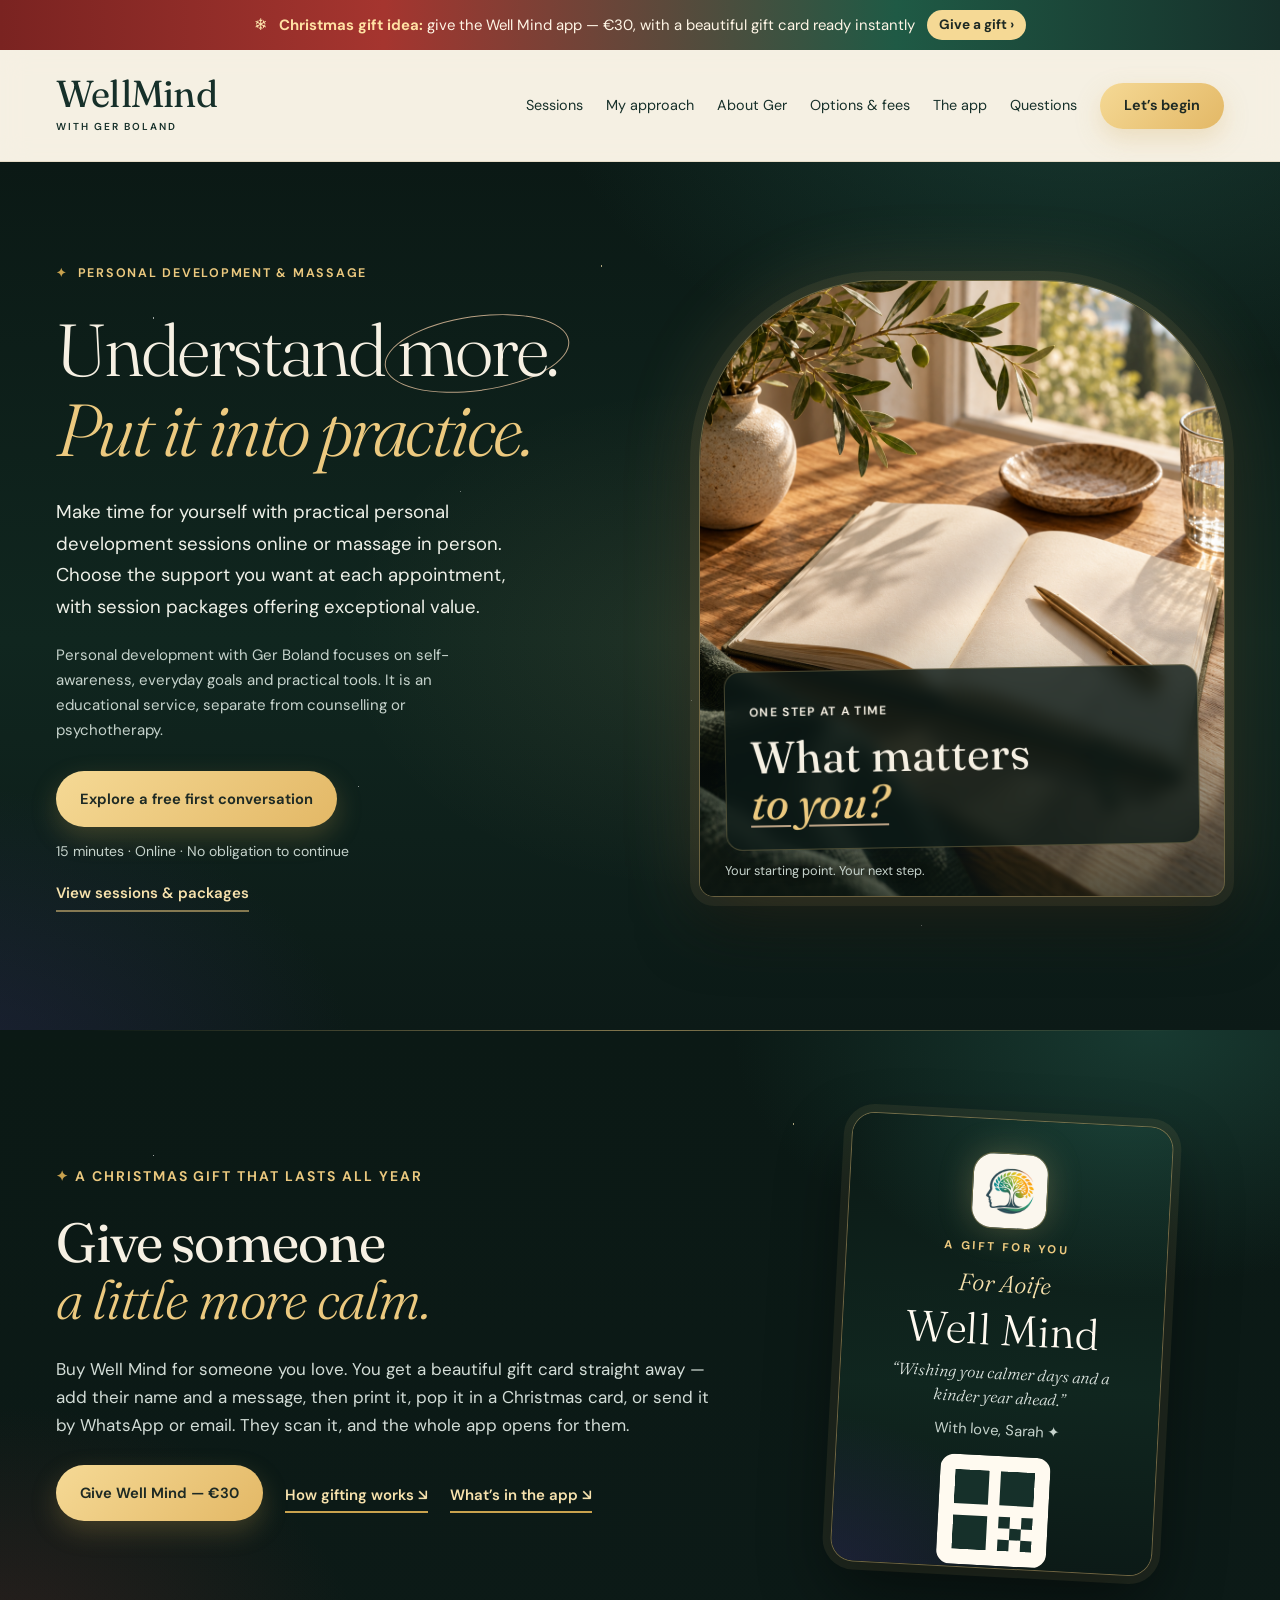
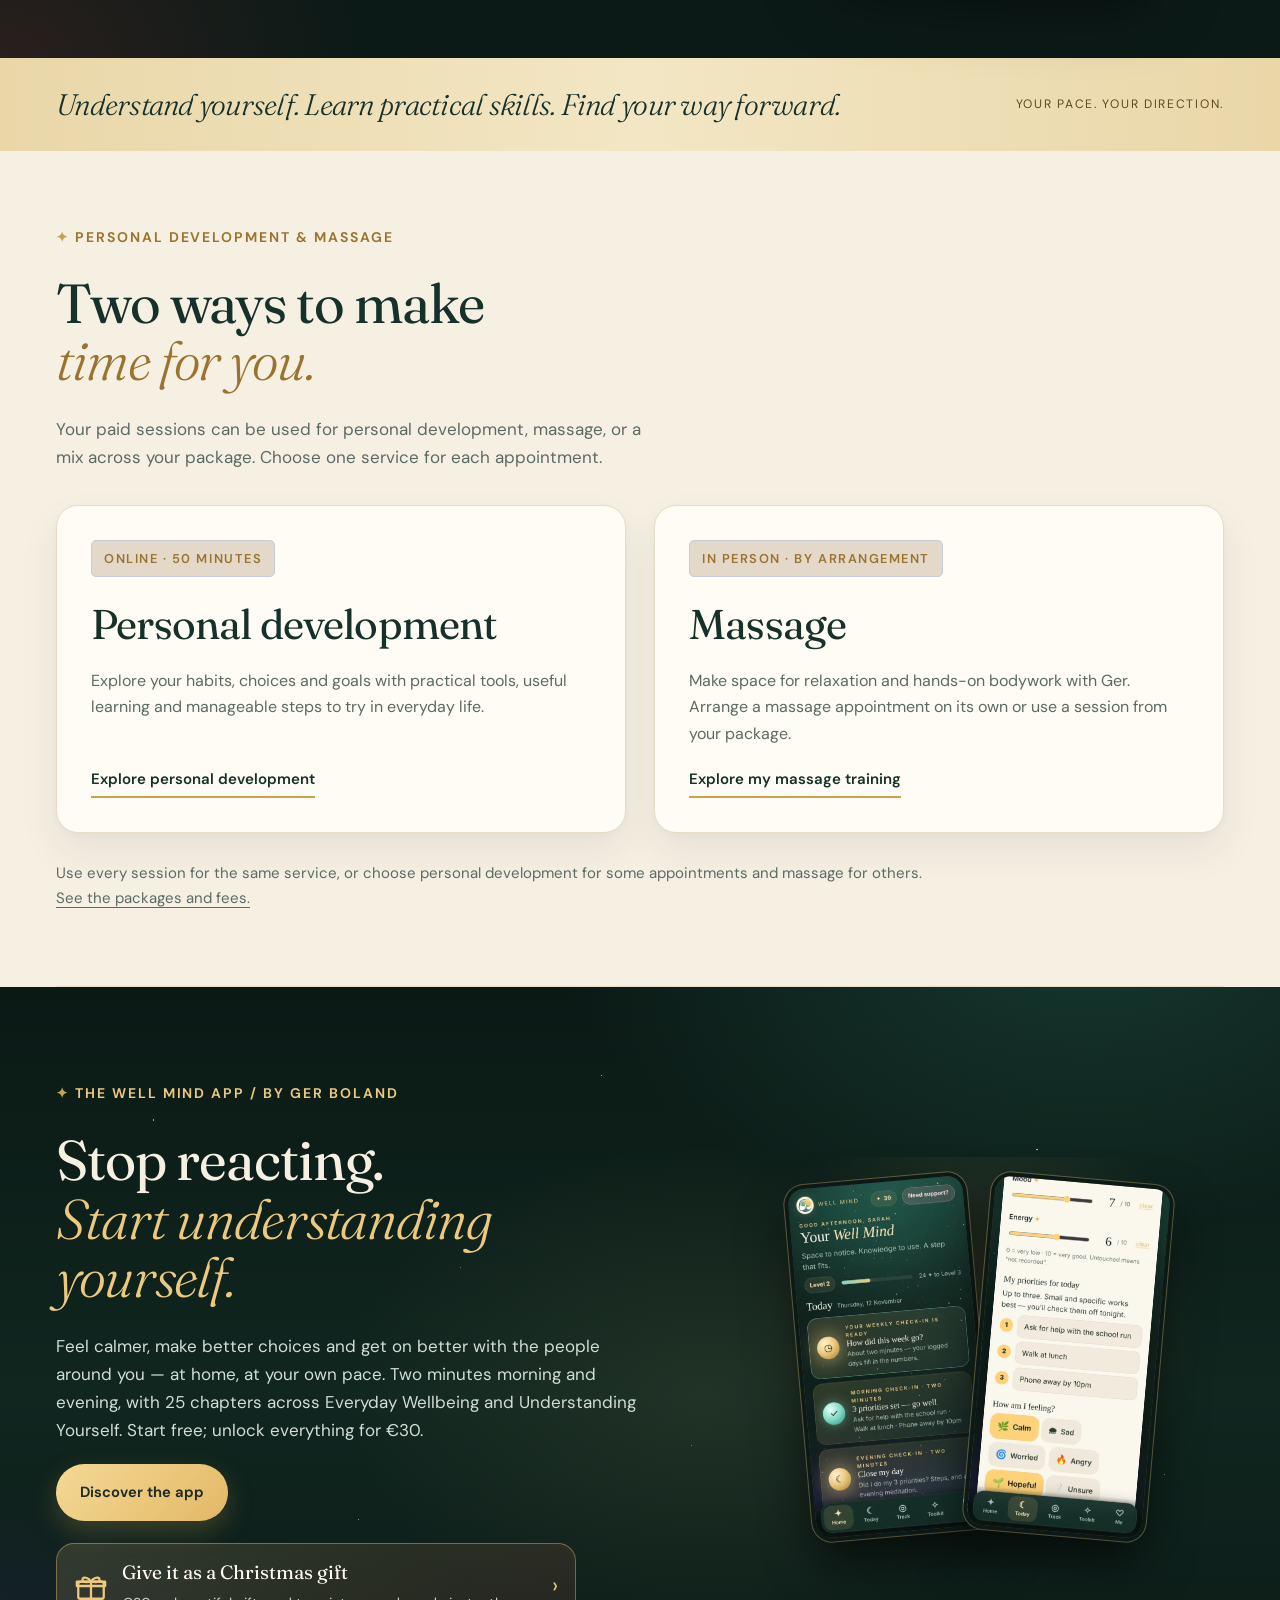
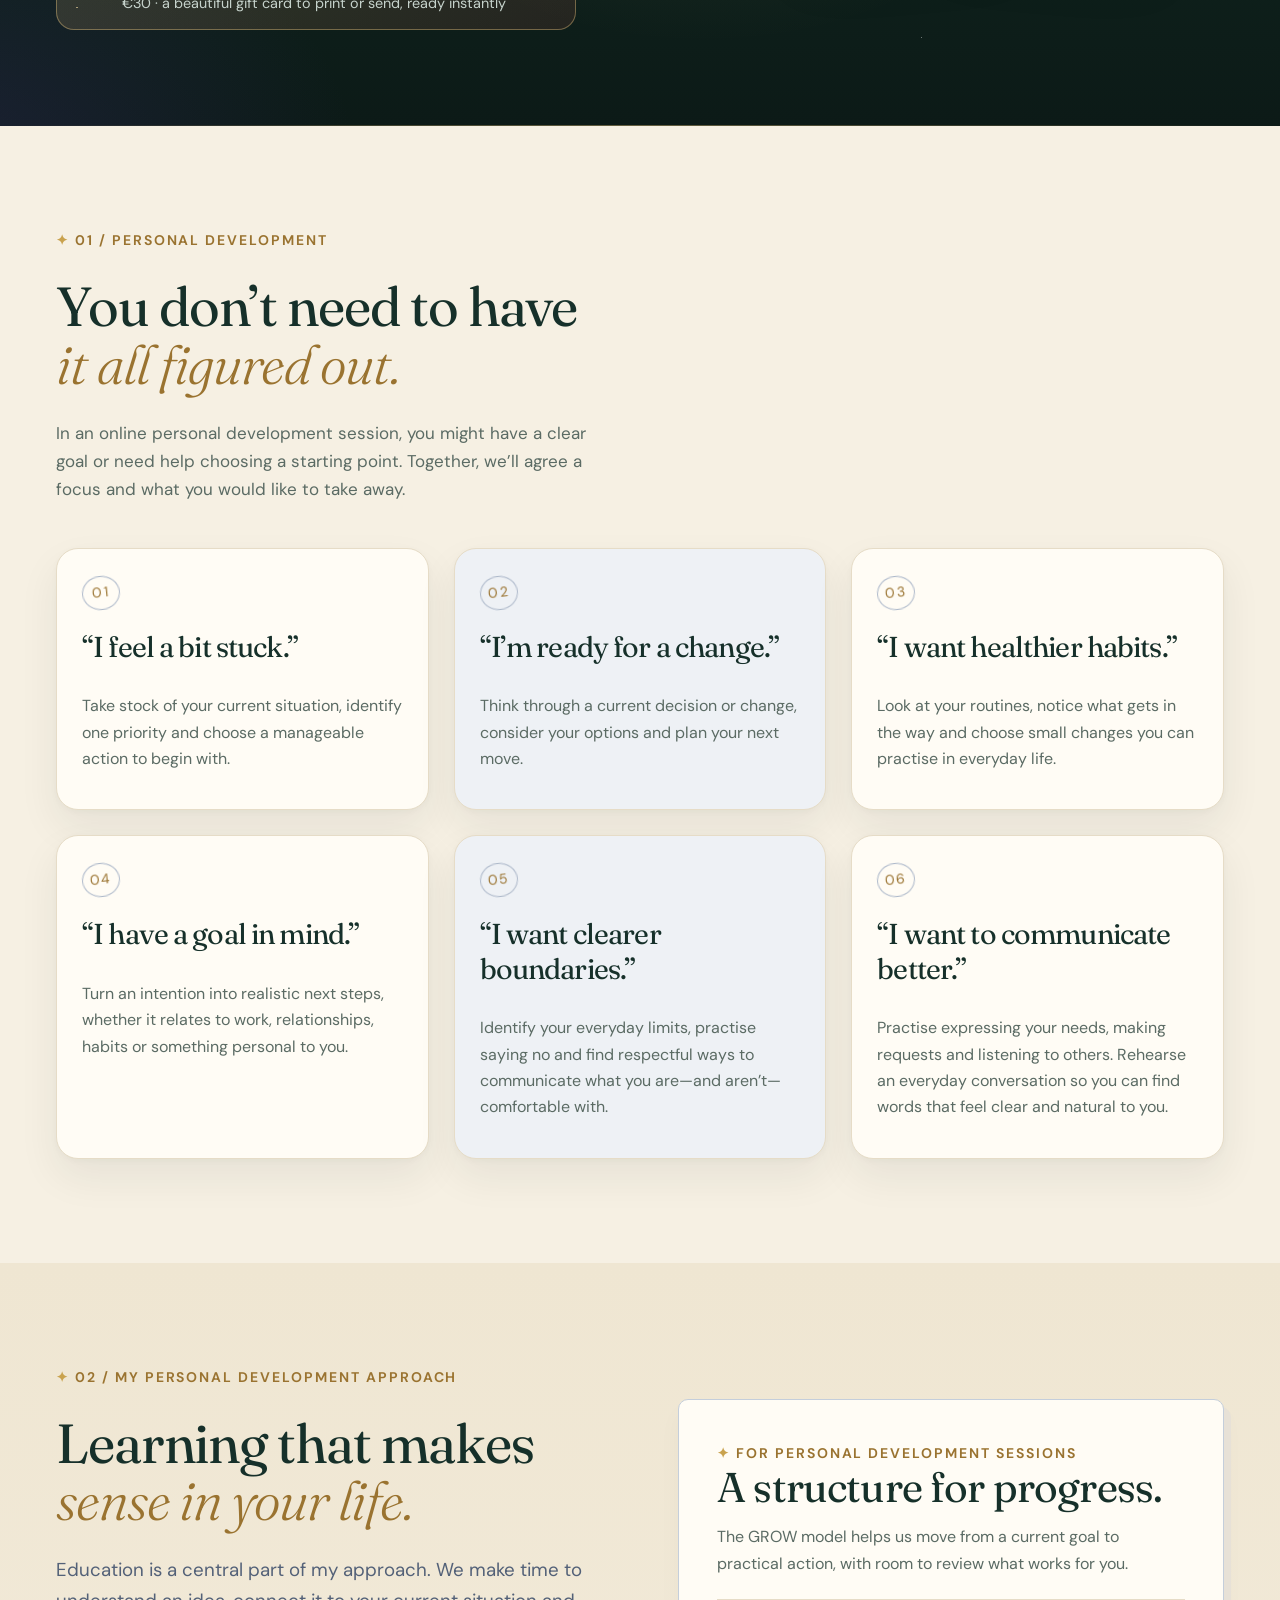
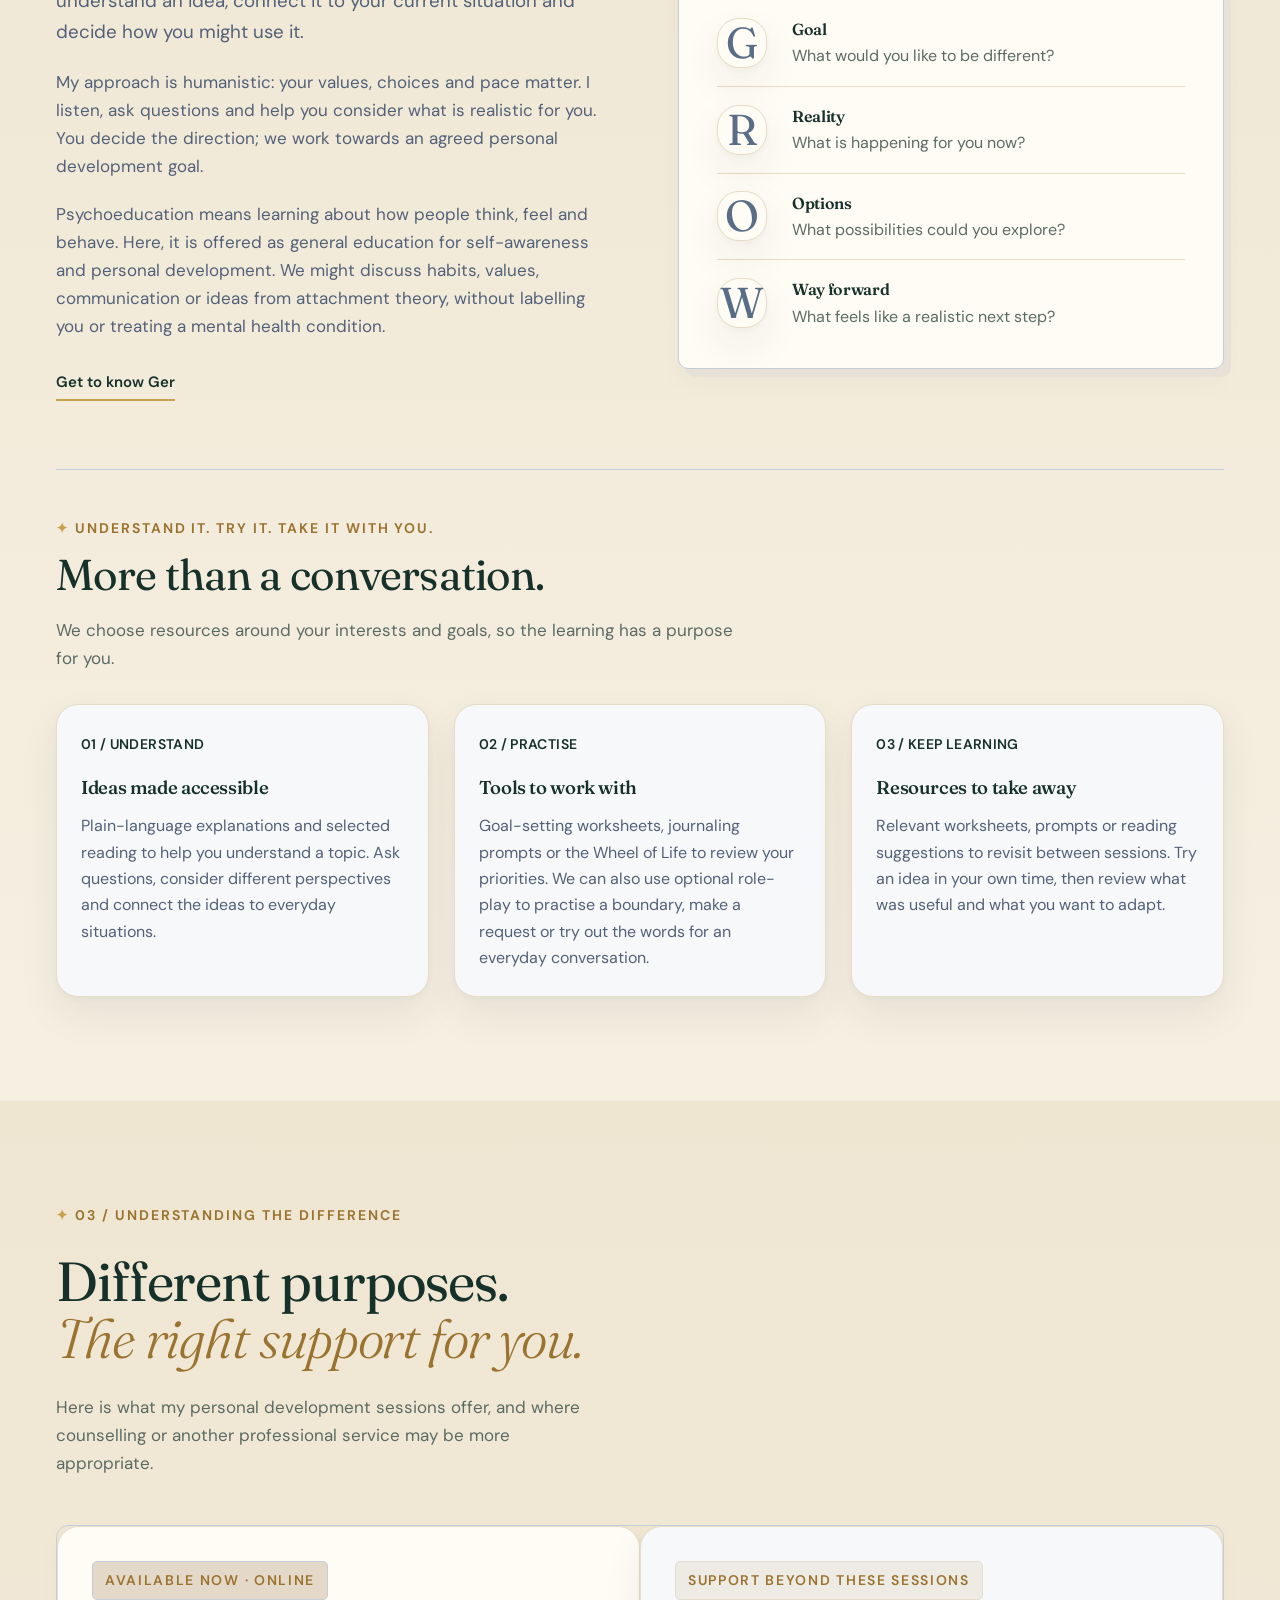
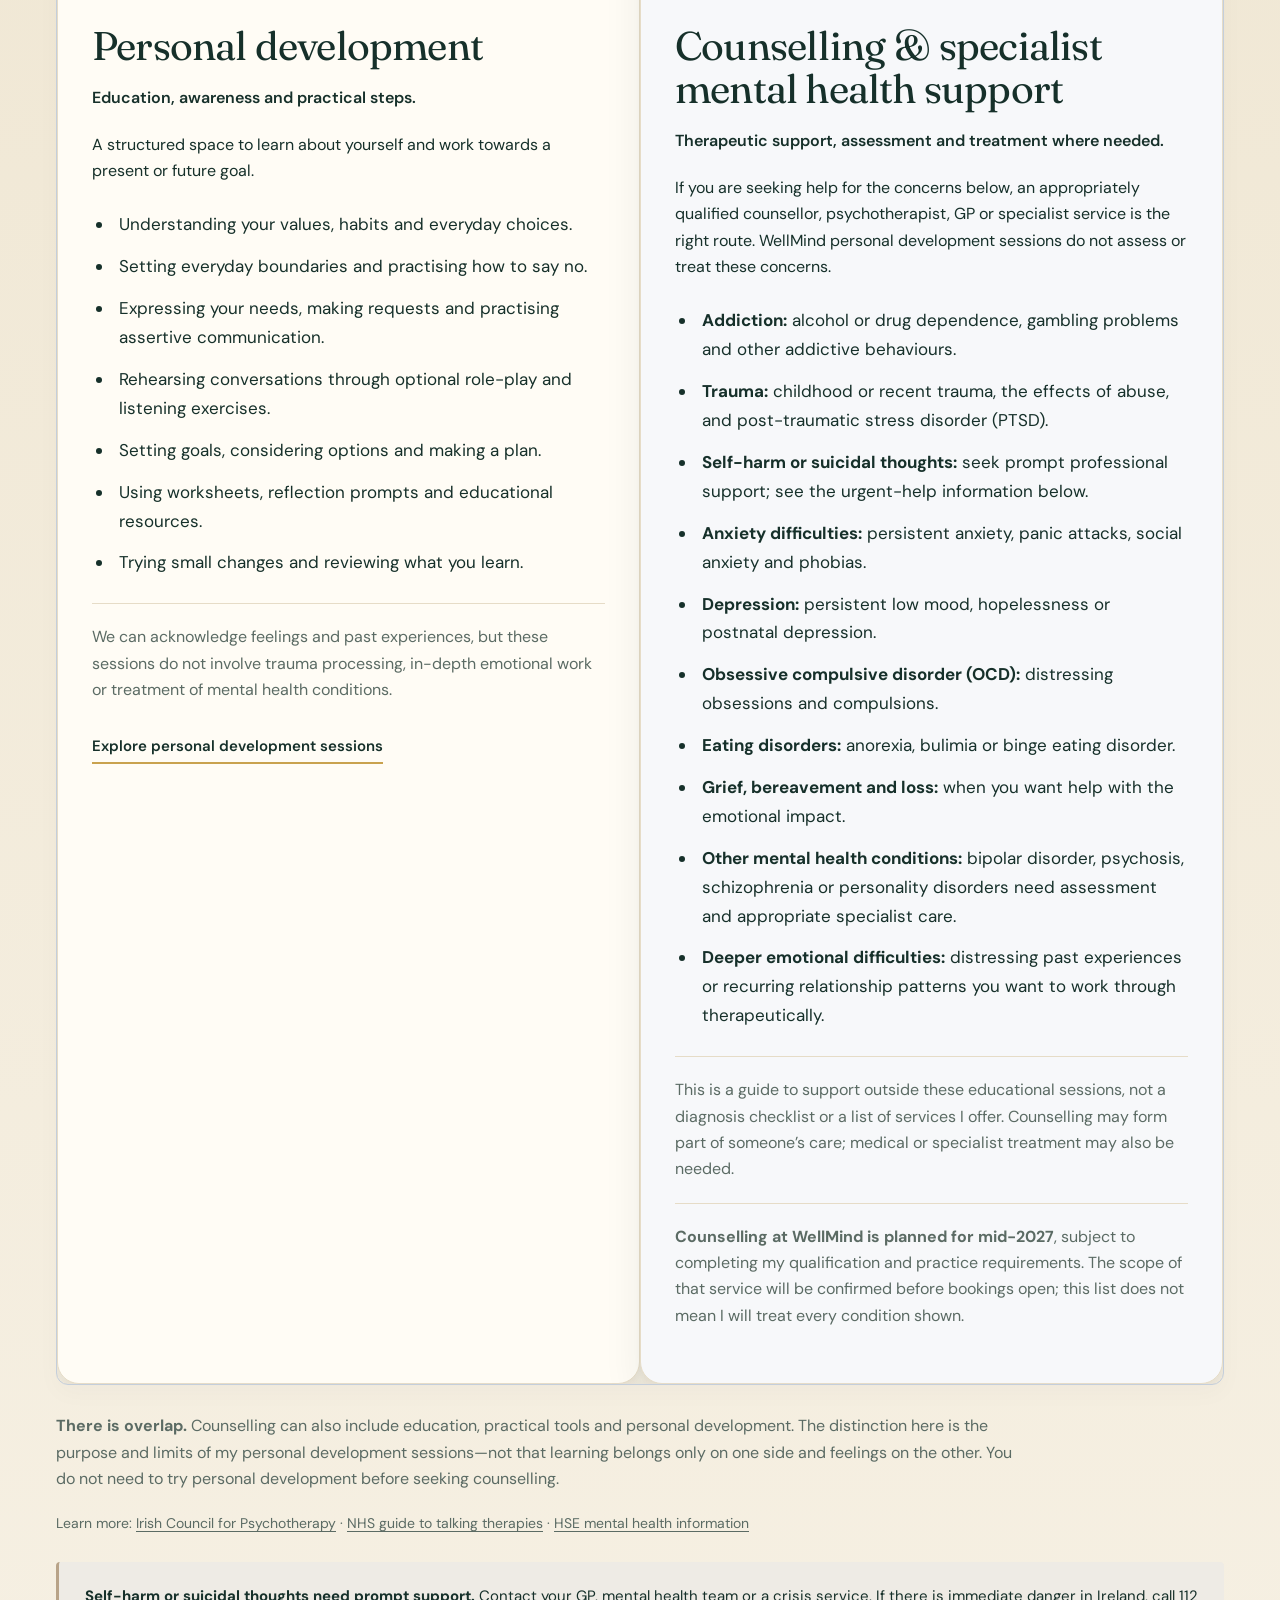
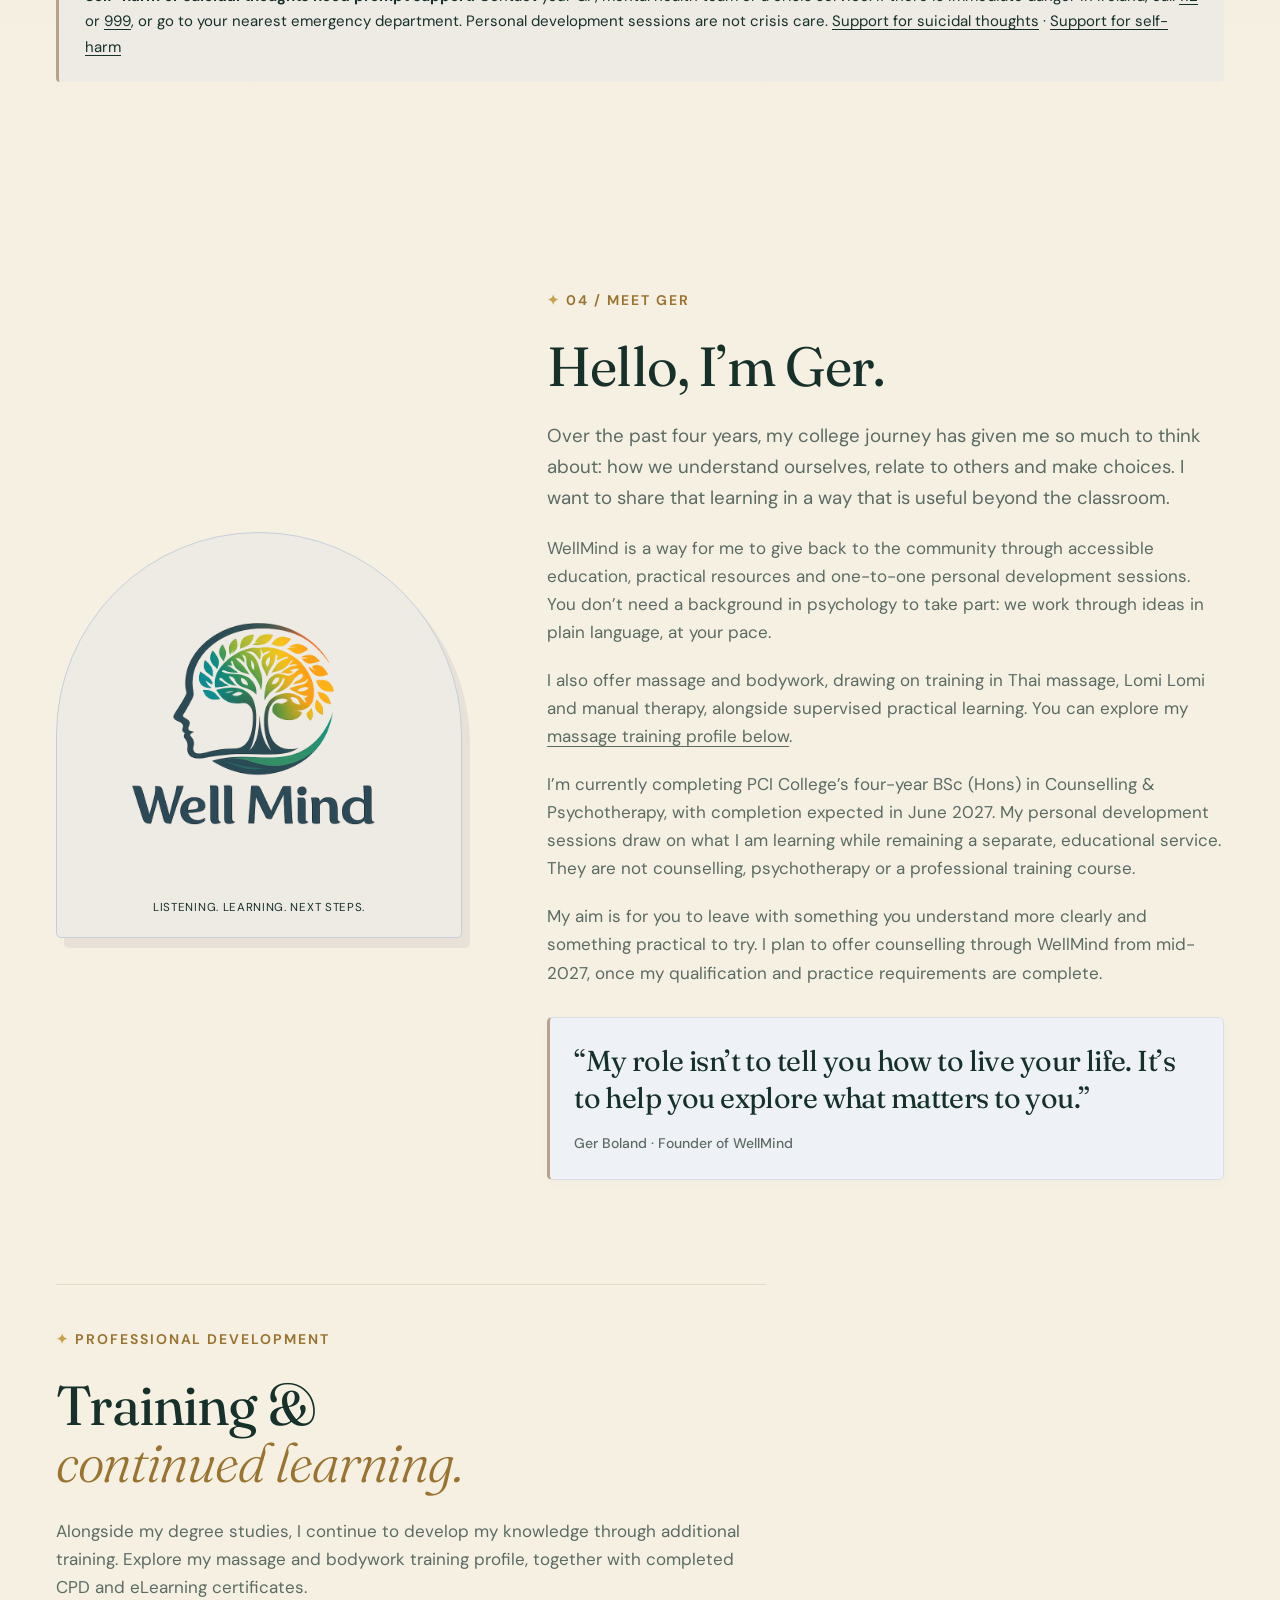
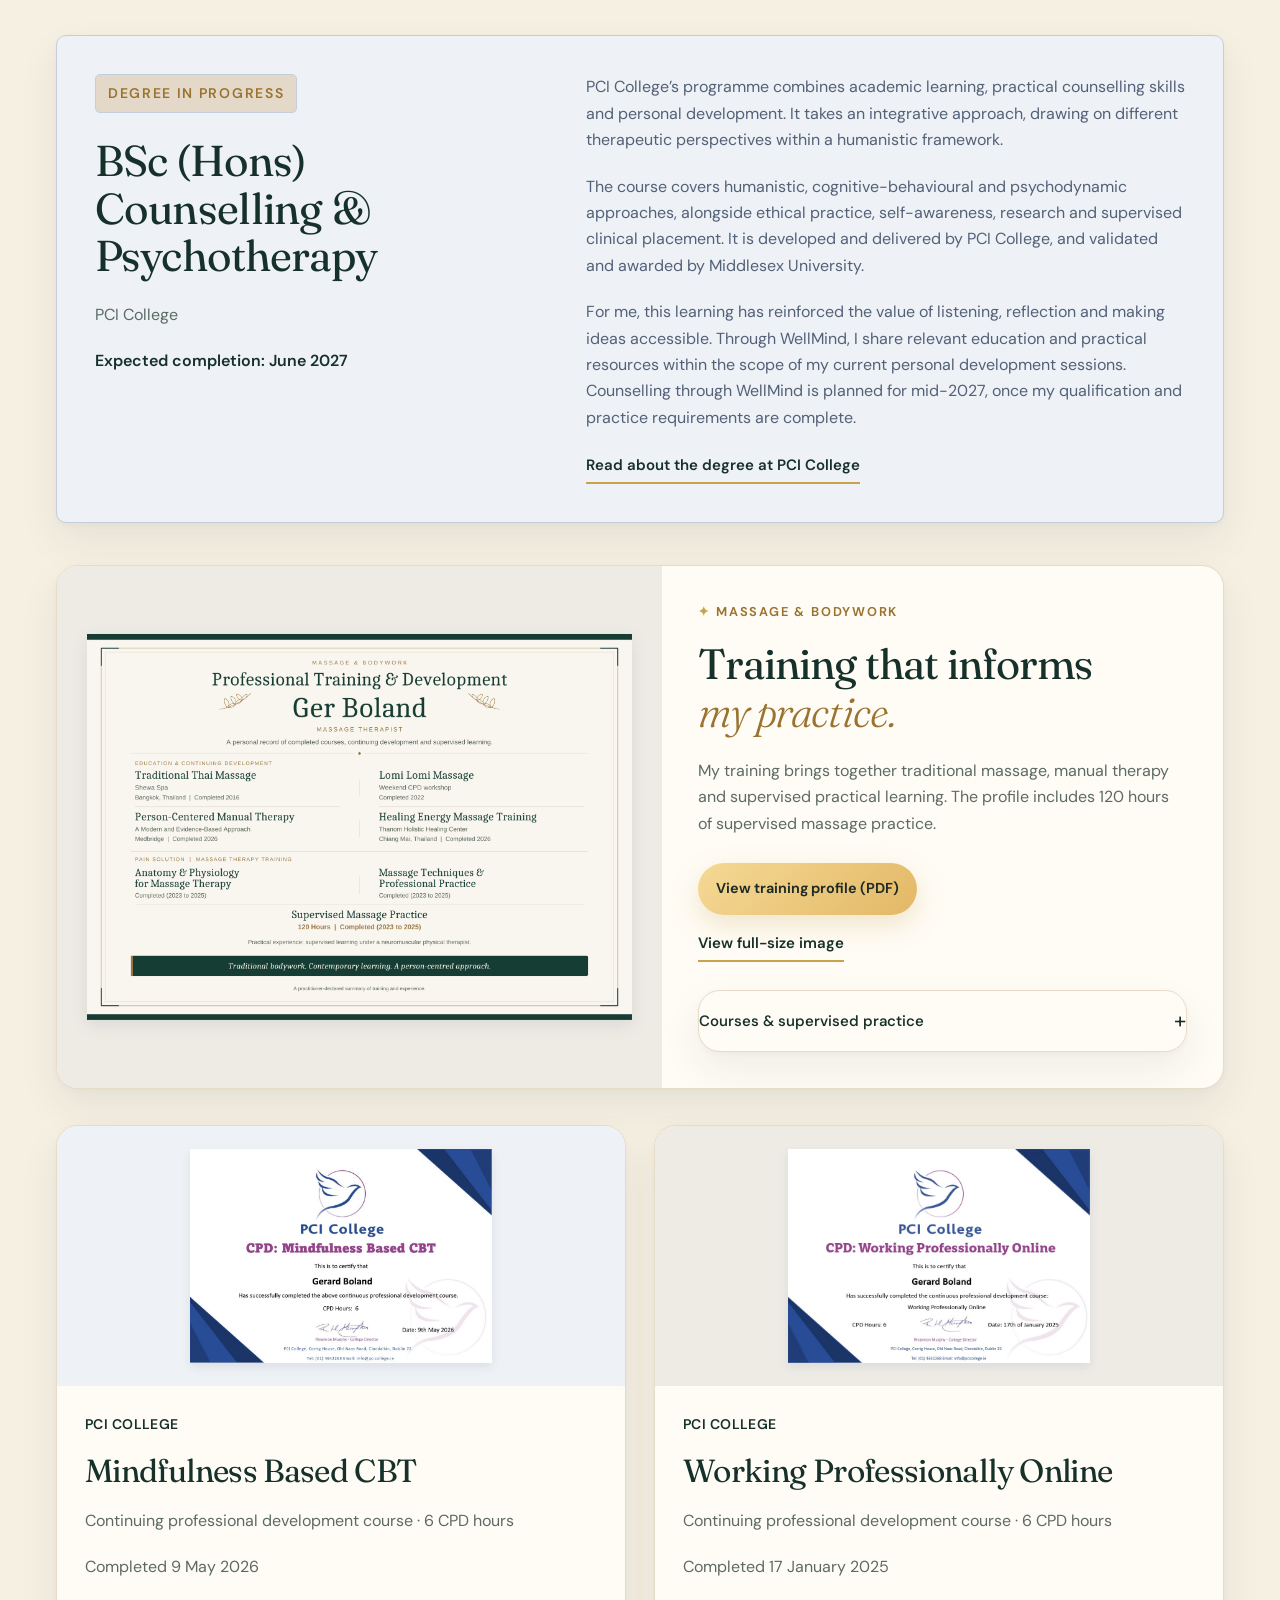
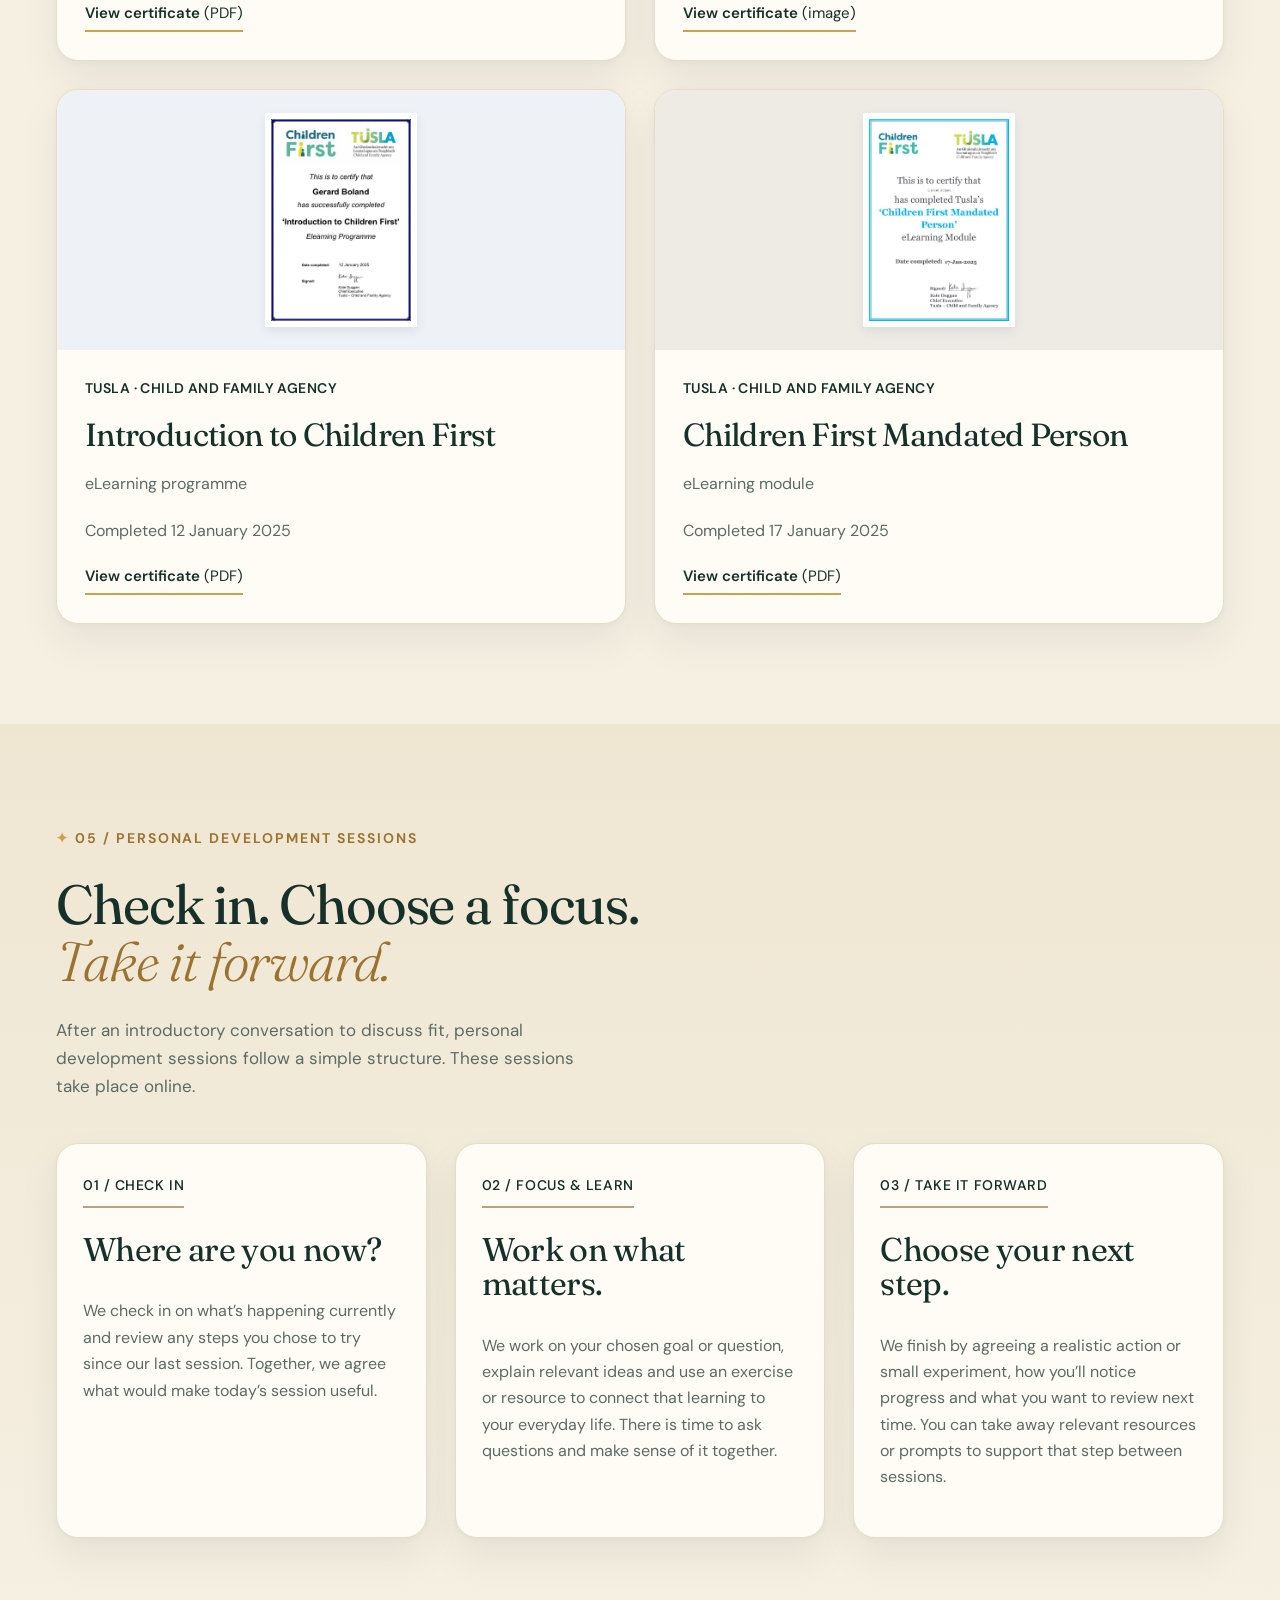
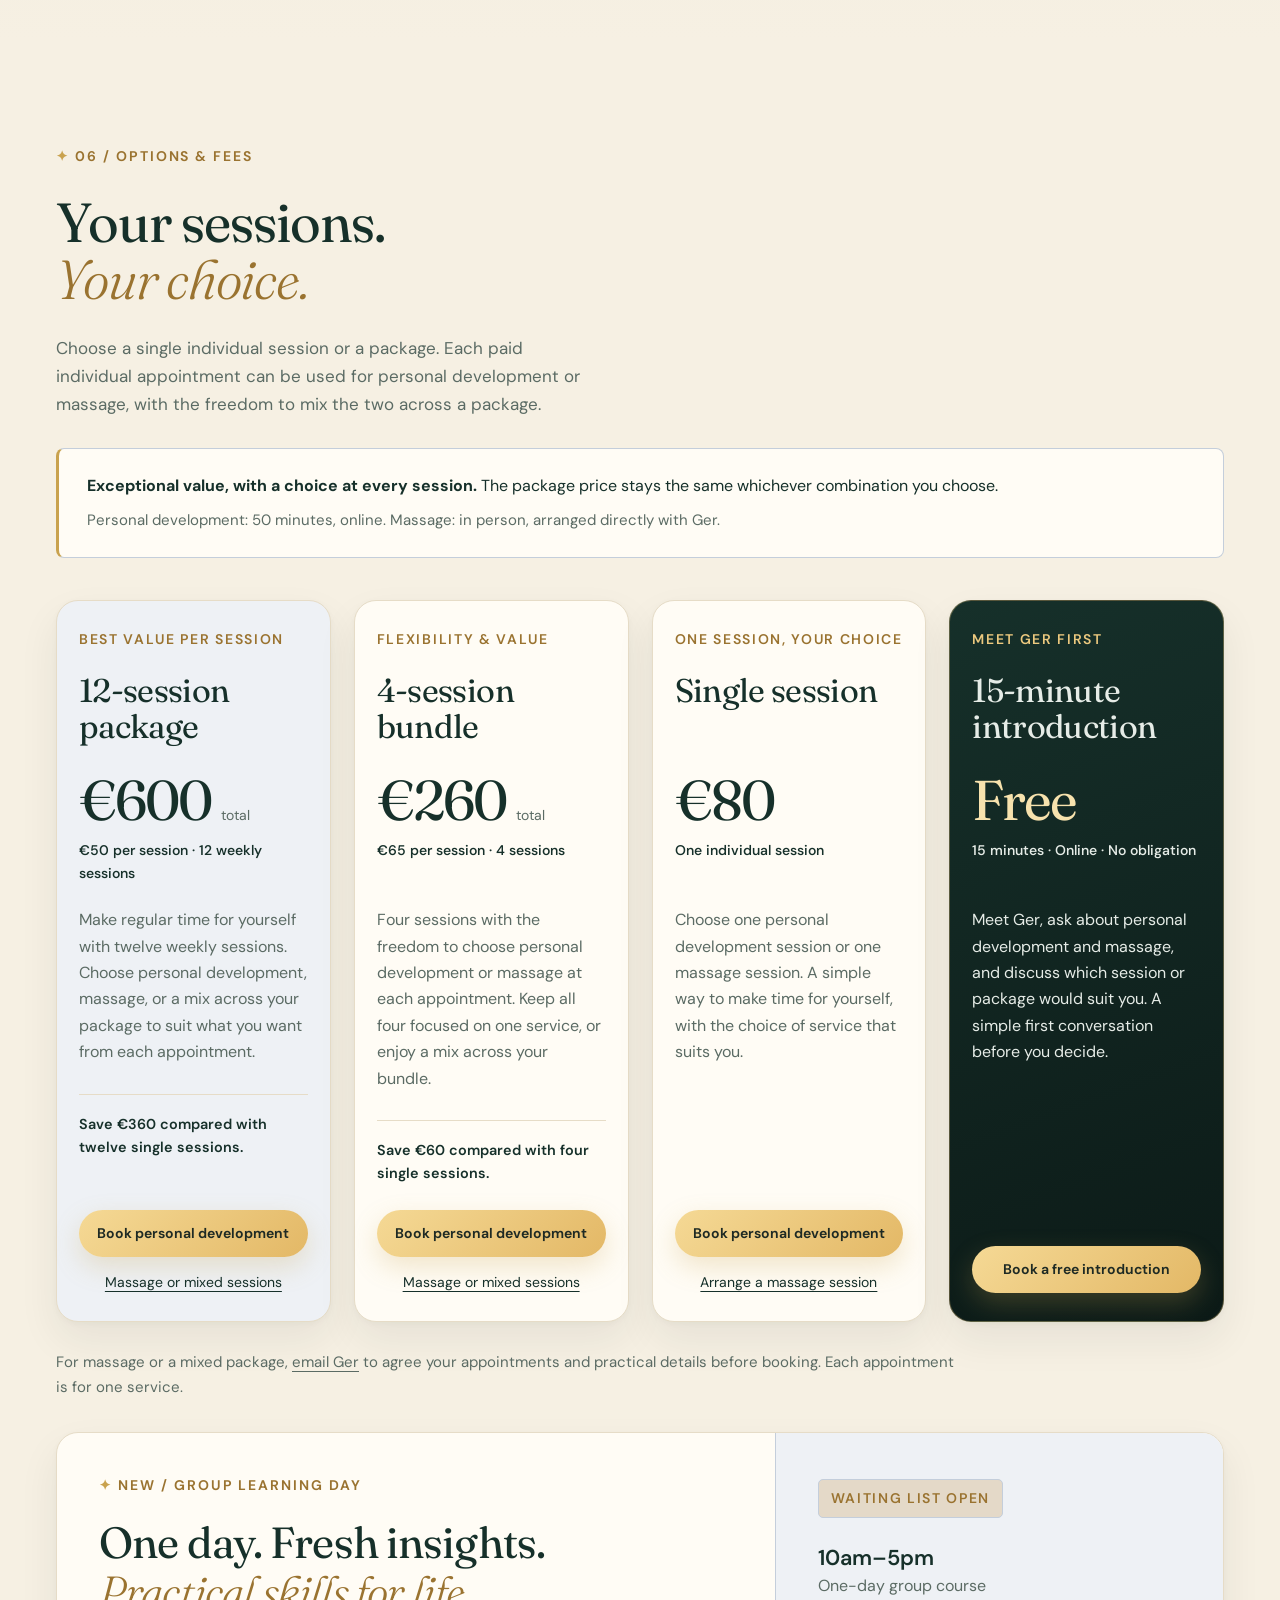
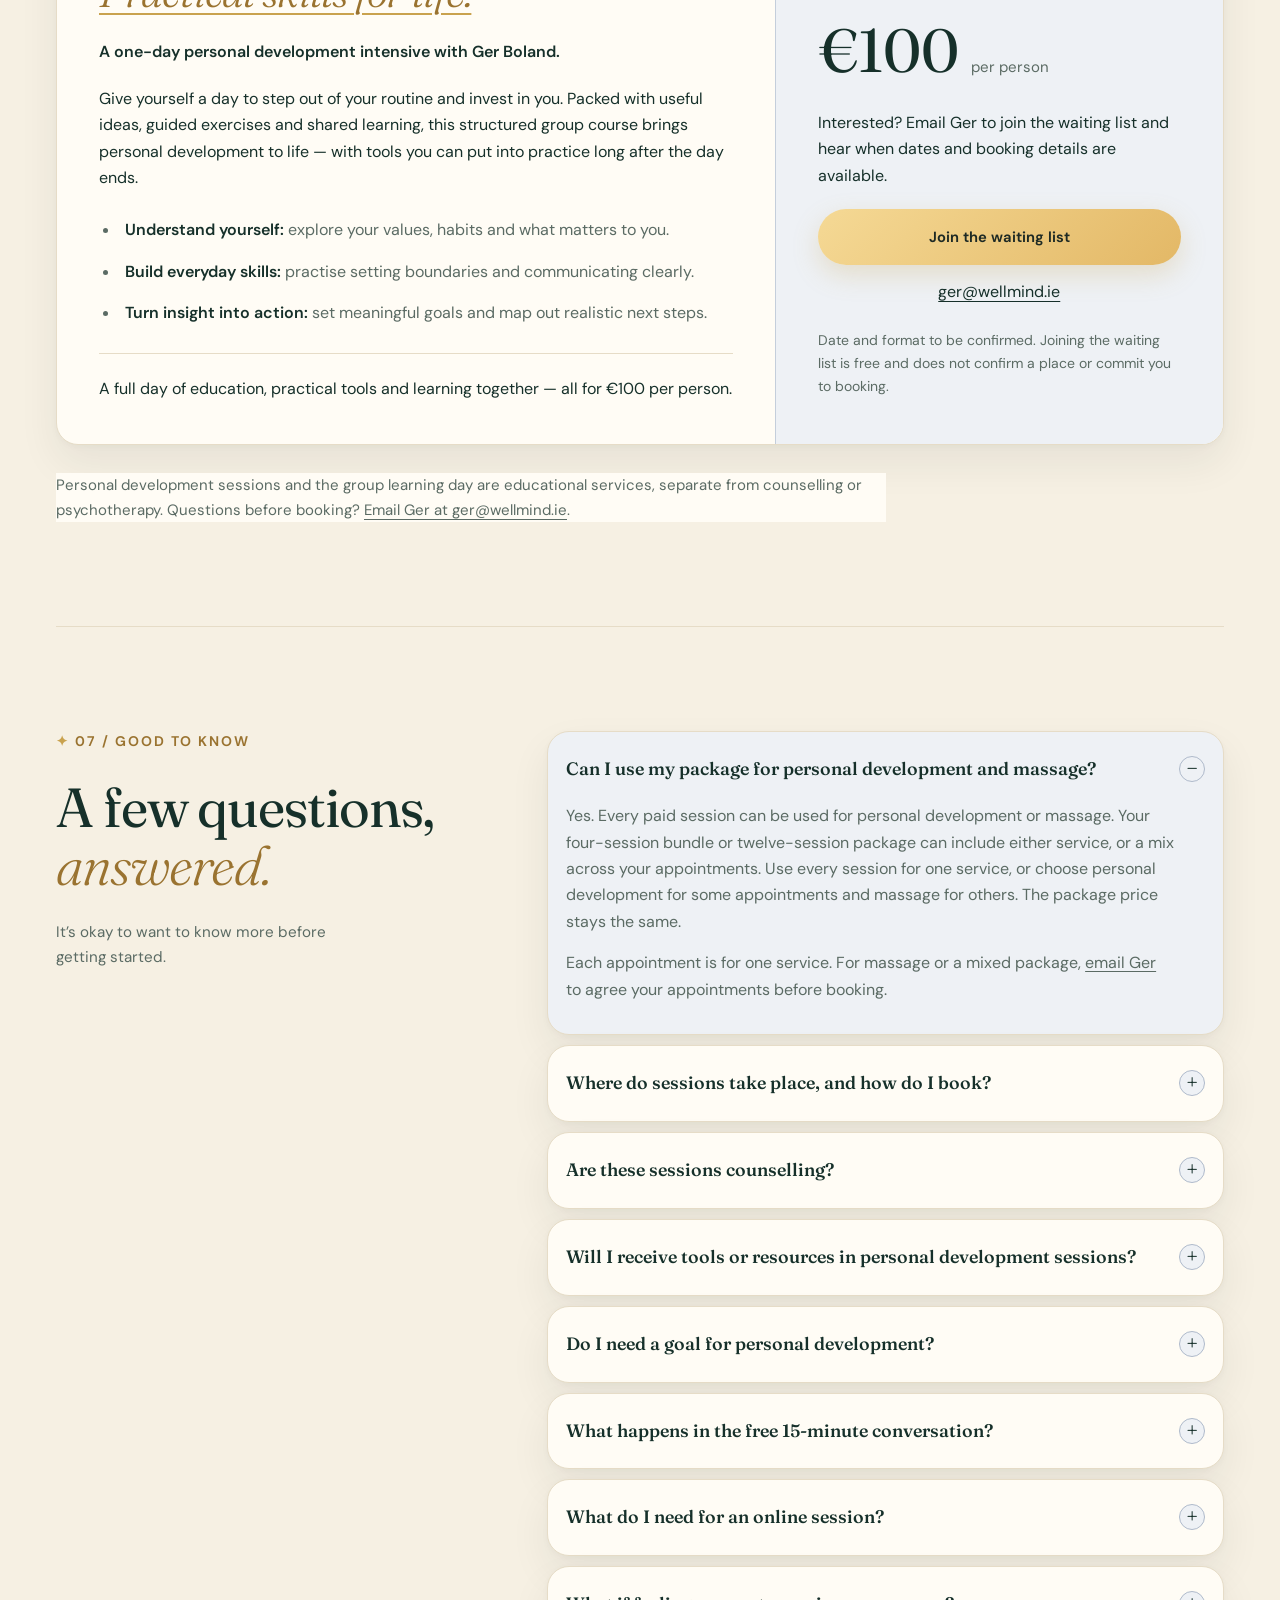
==== index.html @ 37500a7a "Website: Christmas gift bar at the top, gift section moved up on the homepage and app page Co-Author" ====
<!doctype html>
<html lang="en">
<head>
  <meta charset="utf-8"><meta name="viewport" content="width=device-width, initial-scale=1">
  <title>WellMind | Personal Development &amp; Massage with Ger Boland</title>
  <meta name="description" content="Online personal development and in-person massage with Ger Boland. Choose either service across your session package, with packages from €50 per session and a free 15-minute introduction.">
  <meta name="theme-color" content="#0c1a17">
  <link rel="icon" href="assets/wellmind-logo.png" type="image/png">
  <link rel="stylesheet" href="style.css">
  <link rel="stylesheet" href="expressive.css">
  <link rel="stylesheet" href="sessions.css">
  <link rel="stylesheet" href="theme.css">
  <link rel="stylesheet" href="gift/gift.css">
</head>
<body>
<a class="skip" href="#main">Skip to content</a>
<a class="xmas-bar" href="/gift/"><span class="xb-flake" aria-hidden="true">❄</span><span><b>Christmas gift idea:</b> give the Well Mind app — €30, with a beautiful gift card ready instantly</span><span class="xb-go">Give a gift ›</span></a>
<header class="header">
 <a class="brand" href="#home" aria-label="WellMind home"><span class="brand-type">WellMind<small>WITH GER BOLAND</small></span></a>
 <button class="menu-toggle" aria-expanded="false" aria-controls="navigation">Menu <span aria-hidden="true">☰</span></button>
 <nav id="navigation" aria-label="Main navigation"><a href="#sessions">Sessions</a><a href="#approach">My approach</a><a href="#about">About Ger</a><a href="#options">Options &amp; fees</a><a href="/well-mind-app/">The app</a><a href="#questions">Questions</a><a class="nav-cta" href="#start">Let’s begin</a></nav>
</header>
<main id="main">
<section class="hero wrap" id="home">
 <div class="hero-copy"><p class="eyebrow"><span></span> PERSONAL DEVELOPMENT &amp; MASSAGE</p><h1>Understand <span class="circle-word">more.</span><br><em>Put it into practice.</em></h1><p class="hero-intro">Make time for yourself with practical personal development sessions online or massage in person. Choose the support you want at each appointment, with session packages offering exceptional value.</p><p class="hero-note">Personal development with Ger Boland focuses on self-awareness, everyday goals and practical tools. It is an educational service, separate from counselling or psychotherapy.</p><a class="button light" href="#start">Explore a free first conversation</a><p class="micro">15 minutes · Online · No obligation to continue</p><a class="text-link hero-package-link" href="#options">View sessions &amp; packages</a></div>
 <div class="hero-visual"><img class="hero-photo" src="assets/reflection.png" alt="An open journal and pen in soft natural light on a wooden table"><div class="photo-caption"><span>ONE STEP AT A TIME</span><p>What matters<br><em>to you?</em></p></div><span class="image-note">Your starting point. Your next step.</span></div>
</section>
  <section class="section wrap app-gift" id="christmas-gift" aria-labelledby="gift-title-home">
    <div class="app-gift-inner">
      <div><p class="eyebrow">A CHRISTMAS GIFT THAT LASTS ALL YEAR</p><h2 id="gift-title-home">Give someone<br><em>a little more calm.</em></h2><p>Buy Well Mind for someone you love. You get a beautiful gift card straight away — add their name and a message, then print it, pop it in a Christmas card, or send it by WhatsApp or email. They scan it, and the whole app opens for them.</p><div class="app-cta"><a class="button" href="https://buy.stripe.com/9B68wO8mZaEu8eP0rq1kA03">Give Well Mind — €30</a><a class="text-link" href="/gift/">How gifting works <span aria-hidden="true">↘</span></a><a class="text-link" href="/well-mind-app/">What’s in the app <span aria-hidden="true">↘</span></a></div></div>
      <a class="giftcard sample" href="/gift/" aria-label="See how the Well Mind gift card works"><div class="gc-stars"></div><img class="gc-logo" src="/app/assets/icon-192.png" alt=""><p class="gc-kicker">A GIFT FOR YOU</p><p class="gc-to">For Aoife</p><p class="gc-title">Well Mind</p><p class="gc-msg">“Wishing you calmer days and a kinder year ahead.”</p><p class="gc-from">With love, Sarah ✦</p><div class="gc-qr"></div></a>
    </div>
  </section>

<div class="intro-strip"><div class="wrap"><span>Understand yourself. Learn practical skills. Find your way forward.</span><span class="strip-note">YOUR PACE. YOUR DIRECTION.</span></div></div>
<section class="session-choice wrap" id="sessions" aria-labelledby="session-choice-title">
 <div class="session-choice-heading"><p class="eyebrow">PERSONAL DEVELOPMENT &amp; MASSAGE</p><h2 id="session-choice-title">Two ways to make<br><em>time for you.</em></h2><p>Your paid sessions can be used for personal development, massage, or a mix across your package. Choose one service for each appointment.</p></div>
 <div class="session-choice-grid">
  <article><span class="service-label">ONLINE · 50 MINUTES</span><h3>Personal development</h3><p>Explore your habits, choices and goals with practical tools, useful learning and manageable steps to try in everyday life.</p><a class="text-link" href="#personal-development">Explore personal development</a></article>
  <article><span class="service-label">IN PERSON · BY ARRANGEMENT</span><h3>Massage</h3><p>Make space for relaxation and hands-on bodywork with Ger. Arrange a massage appointment on its own or use a session from your package.</p><a class="text-link" href="#massage-training">Explore my massage training</a></article>
 </div>
 <p class="session-choice-note">Use every session for the same service, or choose personal development for some appointments and massage for others. <a href="#options">See the packages and fees.</a></p>
</section>
<section class="journal-teaser wrap" aria-labelledby="journal-teaser-title"><div><p class="eyebrow">THE WELL MIND APP / BY GER BOLAND</p><h2 id="journal-teaser-title">Stop reacting.<br><em>Start understanding yourself.</em></h2><p>Feel calmer, make better choices and get on better with the people around you — at home, at your own pace. Two minutes morning and evening, with 25 chapters across Everyday Wellbeing and Understanding Yourself. Start free; unlock everything for €30.</p><a class="button" href="/well-mind-app/">Discover the app</a><a class="gift-strip" href="/gift/"><svg class="gift-ic" aria-hidden="true" viewBox="0 0 24 24"><g fill="none" stroke="currentColor" stroke-width="1.6" stroke-linecap="round" stroke-linejoin="round"><rect x="3" y="9" width="18" height="12" rx="1.5"/><path d="M2 9h20v3H2zM12 9v12M12 9c-1.5-3-6-4-6-1.5S10 9 12 9zM12 9c1.5-3 6-4 6-1.5S14 9 12 9z"/></g></svg><span><b>Give it as a Christmas gift</b><small>€30 · a beautiful gift card to print or send, ready instantly</small></span><span class="go" aria-hidden="true">›</span></a></div><a class="teaser-covers teaser-phones" href="/well-mind-app/" aria-label="Discover the Well Mind app"><img src="/assets/app/home.webp" alt="The Well Mind app home screen" width="520" height="1040" loading="lazy"><img src="/assets/app/morning.webp" alt="The morning check-in in the Well Mind app" width="520" height="1040" loading="lazy"></a></section>
<section class="section wrap" id="personal-development">
 <div class="section-intro"><p class="eyebrow">01 / PERSONAL DEVELOPMENT</p><h2>You don’t need to have<br><em>it all figured out.</em></h2><p>In an online personal development session, you might have a clear goal or need help choosing a starting point. Together, we’ll agree a focus and what you would like to take away.</p></div>
 <div class="topic-grid">
  <article><span class="topic-number">01</span><h3>“I feel a bit stuck.”</h3><p>Take stock of your current situation, identify one priority and choose a manageable action to begin with.</p></article>
  <article><span class="topic-number">02</span><h3>“I’m ready for a change.”</h3><p>Think through a current decision or change, consider your options and plan your next move.</p></article>
  <article><span class="topic-number">03</span><h3>“I want healthier habits.”</h3><p>Look at your routines, notice what gets in the way and choose small changes you can practise in everyday life.</p></article>
  <article><span class="topic-number">04</span><h3>“I have a goal in mind.”</h3><p>Turn an intention into realistic next steps, whether it relates to work, relationships, habits or something personal to you.</p></article>
  <article><span class="topic-number">05</span><h3>“I want clearer boundaries.”</h3><p>Identify your everyday limits, practise saying no and find respectful ways to communicate what you are—and aren’t—comfortable with.</p></article>
  <article><span class="topic-number">06</span><h3>“I want to communicate better.”</h3><p>Practise expressing your needs, making requests and listening to others. Rehearse an everyday conversation so you can find words that feel clear and natural to you.</p></article>
 </div>
</section>
<section class="approach section" id="approach"><div class="wrap approach-grid">
 <div><p class="eyebrow">02 / MY PERSONAL DEVELOPMENT APPROACH</p><h2>Learning that makes<br><em>sense in your life.</em></h2><p class="large-copy">Education is a central part of my approach. We make time to understand an idea, connect it to your current situation and decide how you might use it.</p><p>My approach is humanistic: your values, choices and pace matter. I listen, ask questions and help you consider what is realistic for you. You decide the direction; we work towards an agreed personal development goal.</p><p>Psychoeducation means learning about how people think, feel and behave. Here, it is offered as general education for self-awareness and personal development. We might discuss habits, values, communication or ideas from attachment theory, without labelling you or treating a mental health condition.</p><a class="text-link" href="#about">Get to know Ger</a></div>
 <div class="grow-card"><div class="grow-heading"><span class="eyebrow">FOR PERSONAL DEVELOPMENT SESSIONS</span><h3>A structure for progress.</h3><p>The GROW model helps us move from a current goal to practical action, with room to review what works for you.</p></div>
  <ol class="grow-list"><li><span class="letter">G</span><div><h4>Goal</h4><p>What would you like to be different?</p></div></li><li><span class="letter">R</span><div><h4>Reality</h4><p>What is happening for you now?</p></div></li><li><span class="letter">O</span><div><h4>Options</h4><p>What possibilities could you explore?</p></div></li><li><span class="letter">W</span><div><h4>Way forward</h4><p>What feels like a realistic next step?</p></div></li></ol>
 </div>
</div>
<div class="wrap learning-resources">
 <div class="learning-heading"><p class="eyebrow">UNDERSTAND IT. TRY IT. TAKE IT WITH YOU.</p><h3>More than a conversation.</h3><p>We choose resources around your interests and goals, so the learning has a purpose for you.</p></div>
 <div class="resource-grid">
  <article><span>01 / UNDERSTAND</span><h4>Ideas made accessible</h4><p>Plain-language explanations and selected reading to help you understand a topic. Ask questions, consider different perspectives and connect the ideas to everyday situations.</p></article>
  <article><span>02 / PRACTISE</span><h4>Tools to work with</h4><p>Goal-setting worksheets, journaling prompts or the Wheel of Life to review your priorities. We can also use optional role-play to practise a boundary, make a request or try out the words for an everyday conversation.</p></article>
  <article><span>03 / KEEP LEARNING</span><h4>Resources to take away</h4><p>Relevant worksheets, prompts or reading suggestions to revisit between sessions. Try an idea in your own time, then review what was useful and what you want to adapt.</p></article>
 </div>
</div></section>
<section class="support-comparison section" id="choosing-support" aria-labelledby="support-title"><div class="wrap">
 <div class="section-intro"><p class="eyebrow">03 / UNDERSTANDING THE DIFFERENCE</p><h2 id="support-title">Different purposes.<br><em>The right support for you.</em></h2><p>Here is what my personal development sessions offer, and where counselling or another professional service may be more appropriate.</p></div>
 <div class="comparison-columns">
  <article class="comparison-side"><span class="service-label">AVAILABLE NOW · ONLINE</span><h3>Personal development</h3><p class="comparison-lead">Education, awareness and practical steps.</p><p>A structured space to learn about yourself and work towards a present or future goal.</p><ul><li>Understanding your values, habits and everyday choices.</li><li>Setting everyday boundaries and practising how to say no.</li><li>Expressing your needs, making requests and practising assertive communication.</li><li>Rehearsing conversations through optional role-play and listening exercises.</li><li>Setting goals, considering options and making a plan.</li><li>Using worksheets, reflection prompts and educational resources.</li><li>Trying small changes and reviewing what you learn.</li></ul><p class="comparison-scope">We can acknowledge feelings and past experiences, but these sessions do not involve trauma processing, in-depth emotional work or treatment of mental health conditions.</p><a class="text-link" href="#start">Explore personal development sessions</a></article>
  <article class="comparison-side"><span class="service-label service-label-muted">SUPPORT BEYOND THESE SESSIONS</span><h3>Counselling &amp; specialist mental health support</h3><p class="comparison-lead">Therapeutic support, assessment and treatment where needed.</p><p>If you are seeking help for the concerns below, an appropriately qualified counsellor, psychotherapist, GP or specialist service is the right route. WellMind personal development sessions do not assess or treat these concerns.</p><ul>
   <li><strong>Addiction:</strong> alcohol or drug dependence, gambling problems and other addictive behaviours.</li>
   <li><strong>Trauma:</strong> childhood or recent trauma, the effects of abuse, and post-traumatic stress disorder (PTSD).</li>
   <li><strong>Self-harm or suicidal thoughts:</strong> seek prompt professional support; see the urgent-help information below.</li>
   <li><strong>Anxiety difficulties:</strong> persistent anxiety, panic attacks, social anxiety and phobias.</li>
   <li><strong>Depression:</strong> persistent low mood, hopelessness or postnatal depression.</li>
   <li><strong>Obsessive compulsive disorder (OCD):</strong> distressing obsessions and compulsions.</li>
   <li><strong>Eating disorders:</strong> anorexia, bulimia or binge eating disorder.</li>
   <li><strong>Grief, bereavement and loss:</strong> when you want help with the emotional impact.</li>
   <li><strong>Other mental health conditions:</strong> bipolar disorder, psychosis, schizophrenia or personality disorders need assessment and appropriate specialist care.</li>
   <li><strong>Deeper emotional difficulties:</strong> distressing past experiences or recurring relationship patterns you want to work through therapeutically.</li>
  </ul><p class="comparison-scope">This is a guide to support outside these educational sessions, not a diagnosis checklist or a list of services I offer. Counselling may form part of someone’s care; medical or specialist treatment may also be needed.</p><p class="comparison-scope"><strong>Counselling at WellMind is planned for mid-2027</strong>, subject to completing my qualification and practice requirements. The scope of that service will be confirmed before bookings open; this list does not mean I will treat every condition shown.</p></article>
 </div>
 <div class="comparison-context"><p><strong>There is overlap.</strong> Counselling can also include education, practical tools and personal development. The distinction here is the purpose and limits of my personal development sessions—not that learning belongs only on one side and feelings on the other. You do not need to try personal development before seeking counselling.</p><p class="comparison-reference">Learn more: <a href="https://psychotherapycouncil.ie/frequently-asked-questions/what-is-psychotherapy/">Irish Council for Psychotherapy</a> · <a href="https://www.nhs.uk/tests-and-treatments/talking-therapies/">NHS guide to talking therapies</a> · <a href="https://www2.hse.ie/mental-health/issues/">HSE mental health information</a></p></div>
 <aside class="urgent-support" aria-label="Urgent support"><p><strong>Self-harm or suicidal thoughts need prompt support.</strong> Contact your GP, mental health team or a crisis service. If there is immediate danger in Ireland, call <a href="tel:112">112</a> or <a href="tel:999">999</a>, or go to your nearest emergency department. Personal development sessions are not crisis care. <a href="https://www2.hse.ie/mental-health/services-support/suicide/">Support for suicidal thoughts</a> · <a href="https://www2.hse.ie/conditions/self-harm/getting-help/">Support for self-harm</a></p></aside>
</div></section>
<section class="about section wrap" id="about"><div class="about-emblem"><img src="assets/wellmind-logo.png" alt="WellMind: a tree within the outline of a head"><span>LISTENING. LEARNING. NEXT STEPS.</span></div><div class="about-copy"><p class="eyebrow">04 / MEET GER</p><h2>Hello, I’m Ger.</h2><p class="large-copy">Over the past four years, my college journey has given me so much to think about: how we understand ourselves, relate to others and make choices. I want to share that learning in a way that is useful beyond the classroom.</p><p>WellMind is a way for me to give back to the community through accessible education, practical resources and one-to-one personal development sessions. You don’t need a background in psychology to take part: we work through ideas in plain language, at your pace.</p><p>I also offer massage and bodywork, drawing on training in Thai massage, Lomi Lomi and manual therapy, alongside supervised practical learning. You can explore my <a class="inline-link" href="#massage-training">massage training profile below</a>.</p><p>I’m currently completing PCI College’s four-year BSc (Hons) in Counselling &amp; Psychotherapy, with completion expected in June 2027. My personal development sessions draw on what I am learning while remaining a separate, educational service. They are not counselling, psychotherapy or a professional training course.</p><p>My aim is for you to leave with something you understand more clearly and something practical to try. I plan to offer counselling through WellMind from mid-2027, once my qualification and practice requirements are complete.</p><blockquote>“My role isn’t to tell you how to live your life. It’s to help you explore what matters to you.”<cite>Ger Boland · Founder of WellMind</cite></blockquote></div></section>
<section class="training wrap" id="training" aria-labelledby="training-title">
 <div class="training-heading"><p class="eyebrow">PROFESSIONAL DEVELOPMENT</p><h2 id="training-title">Training &amp;<br><em>continued learning.</em></h2><p>Alongside my degree studies, I continue to develop my knowledge through additional training. Explore my massage and bodywork training profile, together with completed CPD and eLearning certificates.</p></div>
 <article class="degree-panel" aria-labelledby="degree-title"><div class="degree-heading"><span class="service-label">DEGREE IN PROGRESS</span><h3 id="degree-title">BSc (Hons) Counselling &amp; Psychotherapy</h3><p>PCI College</p><p class="degree-completion">Expected completion: June 2027</p></div><div class="degree-copy"><p>PCI College’s programme combines academic learning, practical counselling skills and personal development. It takes an integrative approach, drawing on different therapeutic perspectives within a humanistic framework.</p><p>The course covers humanistic, cognitive-behavioural and psychodynamic approaches, alongside ethical practice, self-awareness, research and supervised clinical placement. It is developed and delivered by PCI College, and validated and awarded by Middlesex University.</p><p>For me, this learning has reinforced the value of listening, reflection and making ideas accessible. Through WellMind, I share relevant education and practical resources within the scope of my current personal development sessions. Counselling through WellMind is planned for mid-2027, once my qualification and practice requirements are complete.</p><a class="text-link" href="https://www.pcicollege.ie/course/bsc-counselling-psychotherapy/" target="_blank" rel="noopener">Read about the degree at PCI College</a></div></article>
 <article class="massage-training" id="massage-training" aria-labelledby="massage-training-title">
  <a class="massage-training-preview" href="assets/certificates/ger-boland-massage-training-profile.pdf" target="_blank" rel="noopener" aria-label="View Ger Boland’s massage and bodywork training profile, PDF, opens in a new tab"><img src="assets/certificates/ger-boland-massage-training-profile.png" alt="Ger Boland’s massage and bodywork training profile, including Thai massage, Lomi Lomi, manual therapy and 120 hours of supervised massage practice" width="3508" height="2481" loading="lazy"></a>
  <div class="massage-training-copy"><p class="eyebrow">MASSAGE &amp; BODYWORK</p><h3 id="massage-training-title">Training that informs<br><em>my practice.</em></h3><p>My training brings together traditional massage, manual therapy and supervised practical learning. The profile includes 120 hours of supervised massage practice.</p><div class="training-profile-links"><a class="button" href="assets/certificates/ger-boland-massage-training-profile.pdf" target="_blank" rel="noopener" aria-label="View massage training profile, PDF, opens in a new tab">View training profile (PDF)</a><a class="text-link" href="assets/certificates/ger-boland-massage-training-profile.png" target="_blank" rel="noopener" aria-label="View massage training profile as a full-size image, opens in a new tab">View full-size image</a></div>
   <details class="training-details"><summary>Courses &amp; supervised practice</summary><div><ul>
    <li><strong>Traditional Thai Massage</strong><span>Shewa Spa · Bangkok, Thailand</span><span>Completed 2016</span></li>
    <li><strong>Lomi Lomi Massage</strong><span>Weekend CPD workshop</span><span>Completed 2022</span></li>
    <li><strong>Person-Centered Manual Therapy</strong><span>A Modern and Evidence-Based Approach · Medbridge</span><span>Completed 2026</span></li>
    <li><strong>Healing Energy Massage Training</strong><span>Thanom Holistic Healing Center · Chiang Mai, Thailand</span><span>Completed 2026</span></li>
    <li><strong>Anatomy &amp; Physiology for Massage Therapy</strong><span>Pain Solution</span><span>Completed (2023 to 2025)</span></li>
    <li><strong>Massage Techniques &amp; Professional Practice</strong><span>Pain Solution</span><span>Completed (2023 to 2025)</span></li>
    <li><strong>Supervised Massage Practice</strong><span>Pain Solution · 120 Hours</span><span>Completed (2023 to 2025)</span></li>
   </ul><p>Practical experience: supervised learning under a neuromuscular physical therapist.</p></div></details>
  </div>
 </article>
 <div class="certificate-grid">
  <article class="certificate-card"><a class="certificate-preview" href="assets/certificates/mindfulness-based-cbt.pdf" target="_blank" rel="noopener" aria-label="View Mindfulness Based CBT certificate (PDF, opens in a new tab)"><img src="assets/certificates/mindfulness-based-cbt.jpg" alt="PCI College certificate awarded to Gerard Boland for Mindfulness Based CBT" width="1000" height="707" loading="lazy"></a><div class="certificate-copy"><p class="certificate-provider">PCI COLLEGE</p><h3>Mindfulness Based CBT</h3><p>Continuing professional development course · 6 CPD hours</p><p class="certificate-date">Completed <time datetime="2026-05-09">9 May 2026</time></p><a class="text-link" href="assets/certificates/mindfulness-based-cbt.pdf" target="_blank" rel="noopener" aria-label="View Mindfulness Based CBT certificate, PDF, opens in a new tab">View certificate <span>(PDF)</span></a></div></article>
  <article class="certificate-card"><a class="certificate-preview" href="assets/certificates/working-professionally-online.jpeg" target="_blank" rel="noopener" aria-label="View Working Professionally Online certificate (opens in a new tab)"><img src="assets/certificates/working-professionally-online.jpeg" alt="PCI College certificate awarded to Gerard Boland for Working Professionally Online" width="842" height="596" loading="lazy"></a><div class="certificate-copy"><p class="certificate-provider">PCI COLLEGE</p><h3>Working Professionally Online</h3><p>Continuing professional development course · 6 CPD hours</p><p class="certificate-date">Completed <time datetime="2025-01-17">17 January 2025</time></p><a class="text-link" href="assets/certificates/working-professionally-online.jpeg" target="_blank" rel="noopener" aria-label="View Working Professionally Online certificate, image, opens in a new tab">View certificate <span>(image)</span></a></div></article>
  <article class="certificate-card"><a class="certificate-preview" href="assets/certificates/introduction-to-children-first.pdf" target="_blank" rel="noopener" aria-label="View Introduction to Children First certificate (PDF, opens in a new tab)"><img src="assets/certificates/introduction-to-children-first.jpg" alt="Tusla certificate awarded to Gerard Boland for Introduction to Children First" width="707" height="1000" loading="lazy"></a><div class="certificate-copy"><p class="certificate-provider">TUSLA · CHILD AND FAMILY AGENCY</p><h3>Introduction to Children First</h3><p>eLearning programme</p><p class="certificate-date">Completed <time datetime="2025-01-12">12 January 2025</time></p><a class="text-link" href="assets/certificates/introduction-to-children-first.pdf" target="_blank" rel="noopener" aria-label="View Introduction to Children First certificate, PDF, opens in a new tab">View certificate <span>(PDF)</span></a></div></article>
  <article class="certificate-card"><a class="certificate-preview" href="assets/certificates/children-first-mandated-person.pdf" target="_blank" rel="noopener" aria-label="View Children First Mandated Person certificate (PDF, opens in a new tab)"><img src="assets/certificates/children-first-mandated-person.jpg" alt="Tusla certificate awarded to Gerard Boland for the Children First Mandated Person module" width="707" height="1000" loading="lazy"></a><div class="certificate-copy"><p class="certificate-provider">TUSLA · CHILD AND FAMILY AGENCY</p><h3>Children First Mandated Person</h3><p>eLearning module</p><p class="certificate-date">Completed <time datetime="2025-01-17">17 January 2025</time></p><a class="text-link" href="assets/certificates/children-first-mandated-person.pdf" target="_blank" rel="noopener" aria-label="View Children First Mandated Person certificate, PDF, opens in a new tab">View certificate <span>(PDF)</span></a></div></article>
 </div>
</section>
<section class="sessions section"><div class="wrap"><div class="section-intro"><p class="eyebrow">05 / PERSONAL DEVELOPMENT SESSIONS</p><h2>Check in. Choose a focus.<br><em>Take it forward.</em></h2><p>After an introductory conversation to discuss fit, personal development sessions follow a simple structure. These sessions take place online.</p></div><div class="process-grid"><article><span>01 / CHECK IN</span><h3>Where are you now?</h3><p>We check in on what’s happening currently and review any steps you chose to try since our last session. Together, we agree what would make today’s session useful.</p></article><article><span>02 / FOCUS &amp; LEARN</span><h3>Work on what matters.</h3><p>We work on your chosen goal or question, explain relevant ideas and use an exercise or resource to connect that learning to your everyday life. There is time to ask questions and make sense of it together.</p></article><article><span>03 / TAKE IT FORWARD</span><h3>Choose your next step.</h3><p>We finish by agreeing a realistic action or small experiment, how you’ll notice progress and what you want to review next time. You can take away relevant resources or prompts to support that step between sessions.</p></article></div></div></section>
<section class="service-options section wrap" id="options" aria-labelledby="options-title">
 <div class="section-intro"><p class="eyebrow">06 / OPTIONS &amp; FEES</p><h2 id="options-title">Your sessions.<br><em>Your choice.</em></h2><p>Choose a single individual session or a package. Each paid individual appointment can be used for personal development or massage, with the freedom to mix the two across a package.</p></div>
 <div class="package-choice-note"><p><strong>Exceptional value, with a choice at every session.</strong> The package price stays the same whichever combination you choose.</p><p>Personal development: 50 minutes, online. Massage: in person, arranged directly with Ger.</p></div>
 <div class="offer-grid">
  <article class="offer-card"><p class="offer-kicker">BEST VALUE PER SESSION</p><h3>12-session package</h3><p class="offer-price">€600 <span>total</span></p><p class="offer-rate">€50 per session · 12 weekly sessions</p><p>Make regular time for yourself with twelve weekly sessions. Choose personal development, massage, or a mix across your package to suit what you want from each appointment.</p><p class="offer-saving">Save €360 compared with twelve single sessions.</p><div class="offer-actions"><a class="button" href="https://app.studioninja.co/booking//63F591LAVM261H5Q4YGP1KUR0" aria-label="Book personal development: 12 sessions">Book personal development</a><a class="offer-massage-link" href="mailto:ger@wellmind.ie?subject=WellMind%2012-session%20package&amp;body=Hi%20Ger%2C%0D%0A%0D%0AI%E2%80%99d%20like%20to%20arrange%20the%2012-session%20package%20%28%E2%82%AC600%20total%29%2C%20using%20sessions%20for%20massage%20or%20a%20mix%20of%20massage%20and%20personal%20development.%0D%0A%0D%0AMy%20preferred%20days%2Ftimes%3A%0D%0A%0D%0AThanks%21" aria-label="Arrange massage or mixed sessions in the 12-session package by email">Massage or mixed sessions</a></div></article>
  <article class="offer-card"><p class="offer-kicker">FLEXIBILITY &amp; VALUE</p><h3>4-session bundle</h3><p class="offer-price">€260 <span>total</span></p><p class="offer-rate">€65 per session · 4 sessions</p><p>Four sessions with the freedom to choose personal development or massage at each appointment. Keep all four focused on one service, or enjoy a mix across your bundle.</p><p class="offer-saving">Save €60 compared with four single sessions.</p><div class="offer-actions"><a class="button" href="https://app.studioninja.co/booking//63F591LAVM261H5Q4YGP1KUR0" aria-label="Book personal development: 4 sessions">Book personal development</a><a class="offer-massage-link" href="mailto:ger@wellmind.ie?subject=WellMind%204-session%20bundle&amp;body=Hi%20Ger%2C%0D%0A%0D%0AI%E2%80%99d%20like%20to%20arrange%20the%204-session%20bundle%20%28%E2%82%AC260%20total%29%2C%20using%20sessions%20for%20massage%20or%20a%20mix%20of%20massage%20and%20personal%20development.%0D%0A%0D%0AMy%20preferred%20days%2Ftimes%3A%0D%0A%0D%0AThanks%21" aria-label="Arrange massage or mixed sessions in the 4-session bundle by email">Massage or mixed sessions</a></div></article>
  <article class="offer-card"><p class="offer-kicker">ONE SESSION, YOUR CHOICE</p><h3>Single session</h3><p class="offer-price">€80</p><p class="offer-rate">One individual session</p><p>Choose one personal development session or one massage session. A simple way to make time for yourself, with the choice of service that suits you.</p><div class="offer-actions"><a class="button" href="https://app.studioninja.co/booking//63F591LAVM261H5Q4YGP1KUR0" aria-label="Book personal development: 1 session">Book personal development</a><a class="offer-massage-link" href="mailto:ger@wellmind.ie?subject=WellMind%20massage%20session&amp;body=Hi%20Ger%2C%0D%0A%0D%0AI%E2%80%99d%20like%20to%20arrange%20a%20massage%20session%20%28%E2%82%AC80%29.%0D%0A%0D%0AMy%20preferred%20days%2Ftimes%3A%0D%0A%0D%0AThanks%21" aria-label="Arrange a single massage session by email">Arrange a massage session</a></div></article>
  <article class="offer-card offer-intro"><p class="offer-kicker">MEET GER FIRST</p><h3>15-minute introduction</h3><p class="offer-price">Free</p><p class="offer-rate">15 minutes · Online · No obligation</p><p>Meet Ger, ask about personal development and massage, and discuss which session or package would suit you. A simple first conversation before you decide.</p><a class="button" href="https://app.studioninja.co/booking//63F591LAVM261H5Q4YGP1KUR0" aria-label="Book a free 15-minute introduction">Book a free introduction</a></article>
 </div>
 <p class="package-booking-note">For massage or a mixed package, <a href="mailto:ger@wellmind.ie">email Ger</a> to agree your appointments and practical details before booking. Each appointment is for one service.</p>
 <article class="group-course" id="group-course" aria-labelledby="group-course-title">
  <div class="group-course-copy"><p class="eyebrow">NEW / GROUP LEARNING DAY</p><h3 id="group-course-title">One day. Fresh insights.<br><em>Practical skills for life.</em></h3><p class="group-course-lead">A one-day personal development intensive with Ger Boland.</p><p>Give yourself a day to step out of your routine and invest in you. Packed with useful ideas, guided exercises and shared learning, this structured group course brings personal development to life — with tools you can put into practice long after the day ends.</p><ul class="group-course-topics"><li><strong>Understand yourself:</strong> explore your values, habits and what matters to you.</li><li><strong>Build everyday skills:</strong> practise setting boundaries and communicating clearly.</li><li><strong>Turn insight into action:</strong> set meaningful goals and map out realistic next steps.</li></ul><p class="group-course-takeaway">A full day of education, practical tools and learning together — all for €100 per person.</p></div>
  <div class="group-course-details"><span class="service-label">WAITING LIST OPEN</span><p class="group-course-time">10am–5pm <span>One-day group course</span></p><p class="group-course-price">€100 <span>per person</span></p><p>Interested? Email Ger to join the waiting list and hear when dates and booking details are available.</p><a class="button" href="mailto:ger@wellmind.ie?subject=Group%20learning%20day%20%E2%80%94%20waiting%20list&amp;body=Hi%20Ger%2C%0D%0A%0D%0AI%E2%80%99m%20interested%20in%20the%20%E2%82%AC100%20one-day%20personal%20development%20course%20%2810am%E2%80%935pm%29.%20Please%20add%20me%20to%20the%20waiting%20list%20and%20let%20me%20know%20when%20dates%20and%20booking%20details%20are%20available.%0D%0A%0D%0AMy%20name%3A%0D%0A%0D%0AThanks%21">Join the waiting list</a><a class="group-course-email" href="mailto:ger@wellmind.ie">ger@wellmind.ie</a><p class="group-course-small">Date and format to be confirmed. Joining the waiting list is free and does not confirm a place or commit you to booking.</p></div>
 </article>
 <p class="offer-note">Personal development sessions and the group learning day are educational services, separate from counselling or psychotherapy. Questions before booking? <a href="mailto:ger@wellmind.ie">Email Ger at ger@wellmind.ie</a>.</p>
</section>
<section class="faq section wrap" id="questions"><div class="faq-heading"><p class="eyebrow">07 / GOOD TO KNOW</p><h2>A few questions,<br><em>answered.</em></h2><p>It’s okay to want to know more before getting started.</p></div><div class="faq-list">
 <details open><summary>Can I use my package for personal development and massage?</summary><div><p>Yes. Every paid session can be used for personal development or massage. Your four-session bundle or twelve-session package can include either service, or a mix across your appointments. Use every session for one service, or choose personal development for some appointments and massage for others. The package price stays the same.</p><p>Each appointment is for one service. For massage or a mixed package, <a href="mailto:ger@wellmind.ie">email Ger</a> to agree your appointments before booking.</p></div></details>
 <details><summary>Where do sessions take place, and how do I book?</summary><div><p>Personal development sessions take place online and last 50 minutes. Use the personal development booking link to view availability in Studio Ninja.</p><p>Massage sessions take place in person and are arranged directly with Ger. <a href="mailto:ger@wellmind.ie">Email ger@wellmind.ie</a> with the session or package you’re interested in, and Ger will confirm the appointment details with you.</p><p>The free 15-minute introduction is an online conversation where you can ask about either service.</p></div></details>
 <details><summary>Are these sessions counselling?</summary><div><p>WellMind currently offers personal development and massage. Personal development sessions combine understandable ideas, practical resources, goal setting and reflection. We focus on what is happening now, what you want to work towards and the steps you can take. These sessions are not counselling or psychotherapy and do not provide mental health treatment.</p><p>Feelings and past experiences may come up in conversation. In these sessions, we acknowledge relevant context without moving into in-depth work on past experiences or emotional difficulties. If that kind of support is needed, we discuss counselling or another appropriate service separately.</p><p>Counselling through WellMind is planned from mid-2027, subject to completing my qualification and the requirements to practise. It is not currently available to book here.</p></div></details>
 <details><summary>Will I receive tools or resources in personal development sessions?</summary><div><p>Yes. Depending on your focus, I’ll share relevant worksheets, journaling prompts, exercises or reading suggestions. We make time to explain and use them together, so you can decide what is useful in your own life. This is informal personal development education, not a college course, qualification or therapy programme.</p></div></details>
 <details><summary>Do I need a goal for personal development?</summary><div><p>Not before we meet. You can bring a current challenge, a decision or an area you’d like to improve. Part of our first session can be choosing a realistic goal and agreeing a focus for our work.</p></div></details>
 <details><summary>What happens in the free 15-minute conversation?</summary><div><p>We’ll introduce ourselves, discuss what you’re looking for and make space for your questions. It’s a chance to ask about personal development, massage and the packages before arranging an appointment, with no obligation to continue. It isn’t a counselling session.</p></div></details>
 <details><summary>What do I need for an online session?</summary><div><p>A quiet, private space, a reliable internet connection and a device you are comfortable using. Headphones can help with privacy and sound. Please join when you can give the conversation your attention, rather than while driving or in a public place.</p></div></details>
 <details><summary>What if feelings or past experiences come up?</summary><div><p>During personal development sessions, you don’t have to hide your feelings. We can acknowledge them and pause. We may recognise that something deserves deeper attention, but we won’t use these sessions to work through past trauma or undertake in-depth emotional exploration.</p><p>We’ll discuss whether it is appropriate to continue with our agreed personal development focus, pause sessions or seek a separate service such as counselling. Personal development sessions are not a substitute for that support.</p></div></details>
 <details><summary>Are conversations confidential or recorded?</summary><div><p>Conversations are treated with care and confidentiality. We’ll discuss confidentiality and its limits before working together, including serious safety concerns and circumstances where disclosure is required by law.</p><p>Sessions are not recorded. Please do not record a session without prior agreement.</p></div></details>
 <details><summary>How many sessions will I need?</summary><div><p>Choose a single session, a four-session bundle or a package of 12 weekly sessions. Every paid session can be used for personal development or massage, and you can mix the two across a package. If you’re unsure where to begin, the free 15-minute introduction is a chance to discuss your options. <a href="#options">See the options and fees.</a></p></div></details>
 <details><summary>Can I cancel or reschedule?</summary><div><p>Please give at least 24 hours’ notice to cancel or reschedule. Late cancellations or missed appointments may be charged, as set out in the terms agreed before booking.</p></div></details>
 <details><summary>What if I need urgent mental health support?</summary><div><p>WellMind is not a crisis service. If you are having thoughts of suicide, contact your GP, mental health team or a crisis support service promptly. In Ireland, if you are at immediate risk of harming yourself or someone else, call 112 or 999, or go to your nearest emergency department. Please do not wait for a WellMind appointment or reply. <a href="https://www2.hse.ie/mental-health/services-support/suicide/">Find current HSE support options.</a></p></div></details>
</div></section>
<section class="start-section" id="start"><div class="wrap start-grid"><div><p class="eyebrow">YOUR FIRST STEP</p><h2>Let’s start<br><em>with a conversation.</em></h2><p>A free 15-minute introduction to discuss your aims,<br>ask questions and see whether these sessions fit your needs.</p><p class="contact-email">Prefer to email? <a href="mailto:ger@wellmind.ie">ger@wellmind.ie</a></p></div><div class="booking-card"><span class="booking-badge">FREE INTRODUCTORY CONVERSATION</span><h3>15 minutes.<br>Find your starting point.</h3><p>Meet Ger online, ask about personal development or massage, and discuss the session packages. This is an introduction, with no obligation to book further sessions.</p><div id="booking-action"><a class="button" href="https://app.studioninja.co/booking//63F591LAVM261H5Q4YGP1KUR0">View availability &amp; book</a><p class="booking-small">Booking opens in Studio Ninja.</p></div><details class="intro-detail"><summary>What can we talk about?</summary><p>What you hope to get from personal development or massage, how the sessions work, and how you can mix them across a package. You can also ask about fees, appointment details and availability before deciding.</p></details></div></div></section>
</main>
<footer><div class="wrap footer-top"><a class="footer-brand" href="#home">WellMind<small>WITH GER BOLAND</small></a><p>Your present. Your goals.<br>Your next step.</p><div class="footer-contact"><a href="mailto:ger@wellmind.ie">ger@wellmind.ie</a><a href="#questions">Before we begin</a><a href="/well-mind-app/">The Well Mind app</a></div></div><div class="wrap footer-bottom"><span>© <span id="year">2026</span> WellMind · Ger Boland</span><span>Online personal development · In-person massage · Counselling planned for mid-2027</span></div></footer>
<script src="script.js"></script>
</body></html>
---- style.css ----
@import url('https://fonts.googleapis.com/css2?family=DM+Sans:wght@400;450;500;550;600;650;700&family=Libre+Caslon+Display&display=swap');
:root{--ink:#1d304f;--deep:#182942;--cream:#f7f8fa;--paper:#fffefd;--muted:#536178;--line:#dbdfe5;--lime:#e4d9c8;--serif:'Libre Caslon Display',Georgia,serif;--sans:'DM Sans',Arial,sans-serif}
*{box-sizing:border-box}html{scroll-behavior:smooth;scroll-padding-top:110px}body{margin:0;background:var(--cream);color:var(--ink);font-family:var(--sans);font-size:17px;line-height:1.65}a{color:inherit;text-decoration:none}button{font:inherit}button,a,summary{-webkit-tap-highlight-color:transparent}a:focus-visible,button:focus-visible,summary:focus-visible{outline:3px solid #35527a;outline-offset:6px}img{display:block;max-width:100%}.wrap{width:min(1260px,calc(100% - 112px));margin-inline:auto}.section{padding-block:104px}h1,h2,h3,h4,p{margin-top:0}h1,h2,h3{font-family:var(--serif);font-weight:400;letter-spacing:-.035em;line-height:1.04}h1{font-size:clamp(3.5rem,5.75vw,5.6rem);margin-bottom:28px}h2{font-size:clamp(2.8rem,4.3vw,4.2rem);margin-bottom:26px}h3{font-size:2rem}em{font-weight:400}p{margin-bottom:20px}.eyebrow{font-size:.76rem;letter-spacing:.14em;font-weight:650;line-height:1.5;margin-bottom:27px}.skip{position:absolute;top:-80px;left:20px;padding:12px 20px;background:white;z-index:10}.skip:focus{top:10px}.header{height:112px;padding:0 56px;display:flex;align-items:center;justify-content:space-between;gap:30px;border-bottom:1px solid var(--line);background:var(--cream);position:relative;z-index:5}.brand{display:flex;align-items:center;gap:10px}.brand-type{font-family:var(--serif);font-size:2.25rem;line-height:1}.brand-type small,.footer-brand small{display:block;font:600 .63rem/2 var(--sans);letter-spacing:.2em}.header nav{display:flex;align-items:center;gap:30px;font-size:.9rem}.header nav>a:not(.nav-cta){border-bottom:1px solid transparent}.header nav>a:hover{border-color:var(--ink)}.nav-cta{background:var(--ink);color:white;padding:11px 23px;border-radius:4px}.menu-toggle{display:none;background:none;border:1px solid var(--ink);padding:7px 12px;border-radius:4px}.hero{padding-top:66px;padding-bottom:72px;display:grid;grid-template-columns:1.1fr 1fr;gap:68px;align-items:center}.hero-copy{padding-block:18px}.hero .eyebrow{display:flex;align-items:center;gap:10px}.hero .eyebrow span{width:22px;height:1px;background:var(--ink);flex-shrink:0}.hero-intro{font-size:1.16rem;max-width:470px;line-height:1.7}.hero-note{font-size:.9rem;color:var(--muted);max-width:420px;margin-bottom:28px}.button{display:inline-flex;align-items:center;justify-content:center;text-align:center;padding:16px 26px;border:1px solid var(--ink);border-radius:4px;background:var(--ink);color:white;font-size:.92rem;font-weight:550;transition:background .2s,transform .2s}.button:hover,.nav-cta:hover{background:#304866;transform:translateY(-1px)}.micro{font-size:.8rem;margin:13px 0 0;color:var(--muted)}.hero-visual{height:615px;position:relative;border-radius:190px 190px 5px 5px;overflow:hidden;background:#e7e1d7}.hero-photo{width:100%;height:100%;object-fit:cover}.photo-caption{position:absolute;left:26px;right:26px;bottom:48px;padding:20px 25px;background:rgba(246,243,235,.94);border:1px solid #ffffff6b;backdrop-filter:blur(5px)}.photo-caption span{font-size:.65rem;font-weight:650;letter-spacing:.17em}.photo-caption p{font-family:var(--serif);font-size:2.65rem;line-height:1.02;margin:10px 0 0}.image-note{position:absolute;bottom:14px;left:26px;color:#fff;font-size:.72rem;text-shadow:0 1px 5px #000}.intro-strip{background:var(--ink);color:var(--cream);padding:29px 0}.intro-strip>.wrap{display:flex;align-items:center;justify-content:space-between;gap:32px}.intro-strip span:first-child{font-family:var(--serif);font-size:1.8rem;letter-spacing:-.025em;line-height:1.2}.strip-note{font-size:.69rem;letter-spacing:.14em;color:var(--lime);flex-shrink:0}.small-break{display:none}.section-intro{max-width:660px}.section-intro>p:last-child{max-width:540px;color:var(--muted)}.topic-grid{display:grid;grid-template-columns:repeat(3,1fr);gap:30px;margin-top:46px}.topic-grid article{padding-top:24px;border-top:1px solid #8190a5}.topic-number{display:block;font-size:.8rem;margin-bottom:23px;color:var(--muted)}.topic-grid h3{font-size:1.75rem;line-height:1.2;letter-spacing:-.03em}.topic-grid p{font-size:.95rem;color:var(--muted)}.approach{background:#eef1f5}.approach-grid{display:grid;grid-template-columns:1fr 1fr;gap:100px;align-items:center}.approach-grid>div:first-child p:not(.eyebrow){color:#536178}.large-copy{font-size:1.17rem;line-height:1.65}.text-link{display:inline-block;font-size:.9rem;font-weight:600;border-bottom:1px solid var(--ink);padding-bottom:4px;margin-top:10px}.grow-card{background:var(--paper);border:1px solid #dbdfe5;padding:38px 42px;box-shadow:9px 11px 0 #e7e1d7;border-radius:3px}.grow-heading .eyebrow{font-size:.66rem;margin-bottom:12px}.grow-heading h3{font-size:2.6rem;margin-bottom:15px}.grow-heading p{font-size:.91rem;color:var(--muted)}.grow-list{list-style:none;padding:0;margin:22px 0 0}.grow-list li{display:flex;align-items:center;gap:25px;border-top:1px solid var(--line);padding:16px 0}.grow-list li:last-child{padding-bottom:0}.letter{font-family:var(--serif);font-size:2.7rem;width:40px;text-align:center;color:#596d87;flex-shrink:0}.grow-list h4{font-size:.95rem;margin:0 0 1px;font-weight:600}.grow-list p{font-size:.86rem;color:var(--muted);margin:0}.about{display:grid;grid-template-columns:.75fr 1.25fr;gap:100px;align-items:center}.about-emblem{background:#eeebe5;aspect-ratio:1;position:relative;display:flex;align-items:center;justify-content:center;border-radius:50% 50% 5px 5px}.about-emblem img{width:100%}.about-emblem span{position:absolute;bottom:24px;font-size:.64rem;letter-spacing:.11em;text-align:center;width:90%}.about-copy>p:not(.eyebrow){color:var(--muted)}blockquote{margin:30px 0 0;padding-left:25px;border-left:2px solid #b8a388;font-family:var(--serif);font-size:1.8rem;line-height:1.3;letter-spacing:-.02em}cite{display:block;font:500 .75rem/1.6 var(--sans);color:var(--muted);margin-top:16px;letter-spacing:0}.sessions{background:var(--paper);border-block:1px solid var(--line)}.process-grid{display:grid;grid-template-columns:repeat(3,1fr);gap:45px;margin-top:43px}.process-grid article{padding-top:22px;border-top:1px solid #8190a5}.process-grid span{font-size:.72rem;letter-spacing:.08em;font-weight:550;display:block;margin-bottom:24px}.process-grid h3{font-size:2.05rem}.process-grid p{font-size:.96rem;color:var(--muted)}.faq{display:grid;grid-template-columns:.75fr 1.25fr;gap:85px}.faq-heading>p:last-child{max-width:290px;color:var(--muted);font-size:.95rem}.faq-list details{border-top:1px solid #c4cedb}.faq-list details:last-child{border-bottom:1px solid #c4cedb}summary{cursor:pointer;list-style:none;font-size:1rem;line-height:1.5;display:flex;justify-content:space-between;gap:25px;padding:22px 0;font-weight:550}summary::-webkit-details-marker{display:none}summary::after{content:'+';font-size:1.4rem;line-height:1;flex-shrink:0;font-weight:400}details[open]>summary::after{content:'−'}.faq-list details>div{padding:0 30px 12px 0}.faq-list details p{font-size:.92rem;color:var(--muted);margin-bottom:15px}.start-section{background:var(--deep);color:var(--cream);padding-block:90px}.start-grid{display:grid;grid-template-columns:1fr .85fr;gap:110px;align-items:center}.start-grid .eyebrow{color:var(--lime)}.start-grid h2{font-size:4.6rem}.start-grid>div>p:last-child{color:#d7dfeb;font-size:1.05rem}.booking-card{background:var(--cream);color:var(--ink);padding:40px;border-radius:5px}.booking-badge{font-size:.67rem;font-weight:650;letter-spacing:.09em;background:#e4d9c8;display:inline-block;padding:7px 11px;margin-bottom:23px}.booking-card h3{font-size:2.75rem;margin-bottom:22px}.booking-card>p{font-size:.95rem;color:var(--muted)}.booking-status{font-size:.93rem;font-weight:600;padding-top:19px;border-top:1px solid var(--line);margin-bottom:4px}.booking-small{font-size:.8rem;color:var(--muted)}.intro-detail{border-top:1px solid var(--line);margin-top:20px}.intro-detail summary{padding:16px 0;font-size:.86rem}.intro-detail p{font-size:.86rem;color:var(--muted);margin:0}footer{padding:47px 0 22px;background:#14243b;color:#d7dfeb}.footer-top{display:flex;justify-content:space-between;align-items:center;gap:30px;padding-bottom:35px}.footer-brand{font-family:var(--serif);font-size:2.2rem;line-height:1}.footer-top p{font-size:.86rem;margin:0;color:#b8c2d0}.footer-top>a:last-child{font-size:.82rem;border-bottom:1px solid #8190a5}.footer-bottom{display:flex;justify-content:space-between;gap:22px;border-top:1px solid #4a5d78;padding-top:20px;font-size:.72rem;color:#b8c2d0}
@media(min-width:1600px){.hero{gap:100px}.hero-visual{height:650px}}
@media(max-width:1100px){.wrap{width:calc(100% - 64px)}.header{padding-inline:32px}.header nav{gap:20px}.hero{gap:35px}.hero-visual{height:575px}.hero .eyebrow{font-size:.65rem}.approach-grid,.about,.faq{gap:55px}.start-grid{gap:65px}.start-grid h2{font-size:3.8rem}.topic-grid{gap:20px}.grow-card{padding:32px}.hero-intro{font-size:1.05rem}}
@media(max-width:800px){.header{height:88px;padding-inline:24px}.wrap{width:calc(100% - 48px)}.brand-type{font-size:2rem}.menu-toggle{display:flex;gap:15px;align-items:center;font-size:.8rem}.header nav{display:none;position:absolute;top:87px;left:0;right:0;background:var(--cream);padding:25px;border-bottom:1px solid var(--line);box-shadow:0 14px 25px #1d304f12}.header nav.open{display:flex;flex-direction:column;align-items:stretch;gap:0}.header nav a{padding:13px}.nav-cta{margin-top:10px;text-align:center}.hero{padding-top:34px;gap:30px;grid-template-columns:1fr 1fr;padding-bottom:45px}.hero h1{font-size:3.3rem}.hero .eyebrow{letter-spacing:.09em;display:block}.hero .eyebrow span{display:none}.hero-visual{height:510px;border-radius:130px 130px 4px 4px}.photo-caption{left:15px;right:15px;padding:18px}.photo-caption p{font-size:2.25rem}.button{padding:14px 17px;font-size:.85rem}.micro{font-size:.73rem}.intro-strip span:first-child{font-size:1.5rem}.strip-note{display:none}.section{padding-block:74px}.topic-grid{grid-template-columns:1fr 1fr;gap:25px 35px}.approach-grid,.about,.faq,.start-grid{gap:40px}.approach-grid{grid-template-columns:1fr}.grow-card{max-width:600px;width:100%}.about{grid-template-columns:.65fr 1fr;gap:35px}.about-emblem span{font-size:.55rem;bottom:16px}.about-copy h2{font-size:3rem}.large-copy{font-size:1.07rem}.process-grid{gap:25px}.process-grid h3{font-size:1.7rem}.faq{grid-template-columns:1fr}.faq-heading>p:last-child{max-width:none}.start-grid{grid-template-columns:1fr 1fr;gap:35px}.start-grid h2{font-size:3.2rem}.booking-card{padding:26px}.booking-badge{font-size:.59rem}.booking-card h3{font-size:2.3rem}}
@media(max-width:580px){html{scroll-padding-top:25px}.hero{grid-template-columns:1fr;padding-top:30px;gap:30px}.hero-copy{padding-block:8px}.hero h1{font-size:3.65rem}.hero .eyebrow{font-size:.65rem;margin-bottom:23px}.hero-intro{font-size:1.08rem}.hero-note{max-width:300px}.hero-visual{height:400px;border-radius:130px 130px 4px 4px}.photo-caption{left:22px;right:auto;width:220px;bottom:40px}.photo-caption p{font-size:2.4rem}.image-note{font-size:.7rem;left:22px}.intro-strip{padding-block:25px}.intro-strip span:first-child{font-size:1.5rem}.small-break{display:block}.section{padding-block:61px}h2{font-size:2.85rem}.eyebrow{font-size:.68rem;margin-bottom:22px}.section-intro>p:last-child{font-size:.97rem}.topic-grid{grid-template-columns:1fr;gap:15px;margin-top:28px}.topic-grid article{display:grid;grid-template-columns:30px 1fr;gap:0 15px;padding-top:22px}.topic-grid h3{font-size:1.7rem;margin-bottom:13px}.topic-grid p{grid-column:2;font-size:.95rem}.topic-number{margin-top:7px}.grow-card{padding:29px 25px;box-shadow:5px 7px 0 #e7e1d7}.grow-heading h3{font-size:2.4rem}.grow-list li{gap:20px}.about{grid-template-columns:1fr}.about-emblem{max-width:300px;margin:auto;width:100%;order:2}.about-emblem span{font-size:.6rem}.about-copy h2{font-size:3rem}blockquote{font-size:1.7rem}.process-grid{grid-template-columns:1fr;gap:19px;margin-top:30px}.process-grid span{margin-bottom:15px}.process-grid h3{font-size:2rem;margin-bottom:17px}.faq{gap:20px}.faq-list summary{font-size:.95rem;padding-block:20px}.faq-list details>div{padding-right:12px}.start-section{padding-block:65px}.start-grid{grid-template-columns:1fr;gap:25px}.start-grid h2{font-size:3.55rem}.booking-card{padding:30px}.booking-badge{font-size:.64rem}.booking-card h3{font-size:2.55rem}.footer-top{flex-wrap:wrap;gap:28px}.footer-top p{font-size:.79rem}.footer-bottom{flex-direction:column;gap:8px;font-size:.7rem}.footer-top>a:last-child{font-size:.78rem}}
@media(prefers-reduced-motion:reduce){html{scroll-behavior:auto}*{transition:none!important}}

/* Completed training certificates */
.training{padding-bottom:100px}.training-heading{max-width:710px;padding-top:44px;border-top:1px solid var(--line)}.training-heading>p:last-child{color:var(--muted)}.certificate-grid{display:grid;grid-template-columns:repeat(2,minmax(0,1fr));gap:28px;margin-top:36px}.certificate-card{display:flex;flex-direction:column;border:1px solid var(--line);border-radius:4px;overflow:hidden;background:var(--paper);min-width:0}.certificate-preview{display:flex;align-items:center;justify-content:center;background:#eef1f5;padding:20px;height:260px}.certificate-preview img{width:100%;height:100%;object-fit:contain}.certificate-preview:focus-visible{outline-offset:-5px}.certificate-copy{display:flex;flex-direction:column;align-items:flex-start;padding:27px;flex:1}.certificate-provider{font-size:.875rem;font-weight:600;line-height:1.5;letter-spacing:.03em;margin-bottom:18px}.certificate-copy h3{font-size:2rem;line-height:1.15;margin-bottom:18px}.certificate-copy>p:not(.certificate-provider){font-size:1rem;color:var(--muted)}.certificate-copy .certificate-date{font-size:.875rem}.certificate-copy .text-link{margin-top:auto;font-size:.9375rem}.certificate-copy .text-link span{font-weight:400}
@media(max-width:800px){.certificate-grid{gap:18px}.certificate-copy{padding:22px}.certificate-copy h3{font-size:1.7rem}.certificate-preview{height:220px;padding:15px}.training{padding-bottom:74px}}
@media(max-width:640px){.certificate-grid{grid-template-columns:1fr;gap:24px}.certificate-preview{height:290px;padding:20px}.certificate-copy h3{font-size:2rem}.training{padding-bottom:61px}}

/* Degree studies, separate from completed short courses */
.degree-panel{display:grid;grid-template-columns:.85fr 1.15fr;gap:48px;margin:34px 0 42px;padding:38px;background:#eef1f5;border:1px solid #c4cedb;border-radius:4px}.degree-heading h3{font-size:2.7rem;line-height:1.1;margin-bottom:22px}.degree-heading>p{font-size:1rem;color:var(--muted)}.degree-heading .degree-completion{font-weight:600;color:var(--ink)}.degree-copy p{font-size:1rem;color:#536178}.degree-copy p:last-of-type{margin-bottom:12px}
@media(max-width:800px){.degree-panel{grid-template-columns:1fr;gap:20px;padding:28px}.degree-heading h3{font-size:2.4rem}}
@media(max-width:580px){.degree-panel{padding:24px}.degree-heading h3{font-size:2.15rem}}

/* Session options and direct contact */
.offer-grid{display:grid;grid-template-columns:repeat(4,minmax(0,1fr));gap:20px;margin-top:42px}.offer-card{display:flex;flex-direction:column;min-width:0;padding:28px 23px;background:var(--paper);border:1px solid var(--line);border-top:3px solid #8190a5;border-radius:4px}.offer-kicker{font-size:.875rem;font-weight:600;letter-spacing:.04em;line-height:1.5;margin-bottom:22px}.offer-card h3{font-size:2.05rem;line-height:1.12;min-height:4.6rem;margin-bottom:24px}.offer-card .offer-price{font-family:var(--serif);font-size:3.5rem;line-height:1.1;letter-spacing:-.035em;margin-bottom:8px}.offer-price span{font-family:var(--sans);font-size:.875rem;letter-spacing:0;color:var(--muted)}.offer-rate{font-size:.875rem;font-weight:550;min-height:2.9rem;margin-bottom:22px}.offer-card>p:not([class]){font-size:1rem;color:var(--muted);margin-bottom:28px}.offer-card .button{margin-top:auto;padding:13px 12px;font-size:.875rem;line-height:1.5}.offer-intro{background:#eef1f5}.offer-note{font-size:.9375rem;color:var(--muted);max-width:830px;margin:26px 0 0}.offer-note a,.contact-email a,.footer-contact a{text-decoration:underline;text-underline-offset:4px}.contact-email{font-size:1rem;color:#d7dfeb;margin-top:28px}.footer-contact{display:flex;flex-direction:column;gap:8px;font-size:.9375rem}.service-options+.faq{border-top:1px solid var(--line)}
@media(max-width:1100px){.offer-grid{grid-template-columns:repeat(2,minmax(0,1fr));gap:24px}.offer-card h3{min-height:0}.offer-rate{min-height:0}.header nav{gap:16px}}
@media(max-width:580px){.offer-grid{grid-template-columns:1fr;gap:20px;margin-top:30px}.offer-card{padding:26px}.offer-card h3{font-size:2.25rem;margin-bottom:20px}.offer-card .offer-price{font-size:3.2rem}.offer-card .button{width:100%}}

/* Education resources and service comparison */
.learning-resources{margin-top:68px;padding-top:48px;border-top:1px solid #c4cedb}.learning-heading{max-width:680px}.learning-heading .eyebrow{margin-bottom:14px}.learning-heading h3{font-size:2.7rem;margin-bottom:18px}.learning-heading>p:last-child{color:var(--muted)}.resource-grid{display:grid;grid-template-columns:repeat(3,minmax(0,1fr));gap:36px;margin-top:32px}.resource-grid article{padding-top:22px;border-top:1px solid #afbacb}.resource-grid article>span{font-size:.875rem;font-weight:600;letter-spacing:.05em}.resource-grid h4{font-size:1.16rem;line-height:1.4;margin:18px 0 12px}.resource-grid p{font-size:1rem;color:#536178;margin-bottom:0}.support-comparison{background:var(--paper);border-bottom:1px solid var(--line)}.support-comparison .section-intro{max-width:800px}.comparison-columns{display:grid;grid-template-columns:repeat(2,minmax(0,1fr));margin-top:48px;border-block:1px solid #afbacb}.comparison-side{padding:38px 44px 38px 0}.comparison-side+.comparison-side{border-left:1px solid #afbacb;padding:38px 0 38px 44px}.service-label{display:inline-block;background:#e4d9c8;padding:8px 12px;font-size:.875rem;font-weight:600;letter-spacing:.04em;line-height:1.5;margin-bottom:24px}.service-label-muted{background:#eeebe5}.comparison-side h3{font-size:2.7rem;line-height:1.08;margin-bottom:18px;overflow-wrap:break-word}.comparison-lead{font-size:1.08rem;font-weight:600}.comparison-side>p{font-size:1rem}.comparison-side ul{padding-left:22px;margin:26px 0;line-height:1.7}.comparison-side li{margin-bottom:13px;padding-left:5px}.comparison-scope{color:var(--muted);padding-top:20px;border-top:1px solid var(--line)}.comparison-context{max-width:960px;margin-top:28px}.comparison-context p{font-size:1rem;color:var(--muted)}.comparison-context .comparison-reference{font-size:.875rem}.comparison-context a,.urgent-support a,.faq-list details a{text-decoration:underline;text-underline-offset:3px}.urgent-support{background:#eeebe5;border-left:3px solid #b8a388;padding:22px 26px;margin-top:26px}.urgent-support p{font-size:.9375rem;margin:0;line-height:1.7}
@media(max-width:800px){.resource-grid{gap:24px}.comparison-side{padding-right:26px}.comparison-side+.comparison-side{padding-left:26px}.comparison-side h3{font-size:2.25rem}.service-label{font-size:.875rem;letter-spacing:0}.learning-resources{margin-top:48px}}
@media(max-width:640px){.resource-grid,.comparison-columns{grid-template-columns:1fr}.resource-grid{gap:28px}.comparison-side,.comparison-side+.comparison-side{padding:30px 0}.comparison-side+.comparison-side{border-left:0;border-top:1px solid #afbacb}.comparison-side h3{font-size:2.5rem}.learning-heading h3{font-size:2.4rem}.urgent-support{padding:20px}.comparison-columns{margin-top:32px}}
---- expressive.css ----
/* WellMind: quiet colour, gentle depth and a few handwritten marks. */
:root{--ink:#1d304f;--deep:#182942;--cream:#f7f8fa;--paper:#fffefd;--muted:#536178;--line:#dbdfe5;--lime:#e4d9c8;--accent:#b9a184;--shadow:0 12px 30px #1d304f0a,0 2px 5px #1d304f05}
.header{border-bottom:1px solid var(--line);background:var(--cream)}
.header nav{gap:23px}.header nav>a:not(.nav-cta){border:0}
.header nav>a:not(.nav-cta):hover{text-decoration:underline;text-decoration-color:var(--accent);text-underline-offset:7px;text-decoration-thickness:2px}
.brand-type{font-size:2.35rem;letter-spacing:-.035em}.brand-type small{margin-top:4px}
.button,.nav-cta{border:1px solid var(--ink);border-radius:7px;background:var(--ink);color:#fffefd;box-shadow:0 4px 9px #1d304f12;font-weight:550;transition:background .2s,transform .2s,box-shadow .2s}
.button:hover,.nav-cta:hover{background:#304866;transform:translateY(-1px);box-shadow:0 6px 12px #1d304f18}
.eyebrow{font-size:.875rem;letter-spacing:.09em}
.hero{padding-top:66px;padding-bottom:85px;gap:68px}
.hero h1{line-height:1.08;letter-spacing:-.045em}
.hero h1 em{background:linear-gradient(transparent 88%,#e4d9c8 88%,#e4d9c8 96%,transparent 96%);box-decoration-break:clone;-webkit-box-decoration-break:clone}
.circle-word{position:relative;display:inline-block;isolation:isolate}
.circle-word::after{content:'';position:absolute;inset:7% -8% -1%;border:1.5px solid #b9a184;border-radius:50%;transform:rotate(-8deg);z-index:-1}
.hero .eyebrow{font-size:.78rem;letter-spacing:.09em}
.hero-note{font-size:.94rem}.hero .micro{font-size:.875rem}
.hero-visual{height:615px;border-radius:180px 180px 14px 14px;border:1px solid #dbdfe5;box-shadow:9px 12px 0 #e7e1d7,0 18px 34px #1d304f0b;overflow:hidden;background:#e7e1d7;transform:none}
.hero-photo{object-fit:cover}
.photo-caption{left:25px;right:25px;bottom:48px;padding:24px;background:#fffefbf2;border:1px solid #e5ddcf;border-radius:6px;box-shadow:0 7px 19px #1d304f13;transform:rotate(-1deg);backdrop-filter:blur(4px)}
.photo-caption span{font-size:.75rem;letter-spacing:.11em}.photo-caption p{font-size:2.8rem}
.photo-caption em{text-decoration:underline;text-decoration-color:#b9a184;text-decoration-thickness:2px;text-underline-offset:6px}
.image-note{font-size:.8rem;bottom:14px;left:25px;color:#fff;text-shadow:0 1px 6px #000}
.intro-strip{background:var(--ink);color:var(--cream);padding:28px 0;border:0}
.intro-strip span:first-child{font-size:1.85rem;line-height:1.25}
.strip-note{color:#d7dfeb;font-size:.76rem;letter-spacing:.1em}
.section-intro h2 em,.approach-grid h2 em,.training-heading h2 em{background:linear-gradient(transparent 88%,#e4d9c8 88%,#e4d9c8 96%,transparent 96%);box-decoration-break:clone;-webkit-box-decoration-break:clone}
.topic-grid{gap:25px;margin-top:45px}
.topic-grid article{padding:27px 25px 17px;border:1px solid var(--line);border-radius:11px;background:var(--paper);box-shadow:var(--shadow)}
.topic-grid article:nth-child(2),.topic-grid article:nth-child(5){background:#eef1f5}
.topic-number{display:flex;align-items:center;justify-content:center;width:38px;height:34px;border:1px solid #afbacb;border-radius:50%;font-size:.875rem;color:var(--muted);transform:rotate(-6deg);margin-bottom:20px}
.topic-grid h3{font-size:1.8rem}.topic-grid p{font-size:1rem}
.approach{background:#eef1f5;border-block:1px solid var(--line)}.approach-grid{gap:76px}
.text-link{font-size:.9375rem;border-bottom:2px solid #b9a184;padding-bottom:4px}
.grow-card{background:var(--paper);border:1px solid #c4cedb;border-radius:10px;box-shadow:7px 8px 0 #e7e1d7,0 14px 24px #1d304f08;padding:38px;transform:none}
.grow-heading .eyebrow{font-size:.875rem;letter-spacing:.04em}.grow-heading p,.grow-list p{font-size:1rem}
.grow-list h4{font-size:1rem}.letter{color:#596d87;background:#eef1f5;border:1px solid #d4dbe6;border-radius:50%;width:50px;height:50px;line-height:1.1;font-size:2.7rem}
.learning-resources{border-top:1px solid #c4cedb}.resource-grid{gap:25px}
.resource-grid article{padding:24px;border:1px solid #c4cedb;border-radius:8px;background:#f7f8fa;box-shadow:0 5px 15px #1d304f05}
.resource-grid h4{font-weight:550}.resource-grid article>span{font-size:.875rem;letter-spacing:.025em}
.support-comparison{background:var(--paper)}
.comparison-columns{border:1px solid #c4cedb;border-radius:12px;overflow:hidden;box-shadow:0 8px 24px #1d304f07}
.comparison-side{padding:34px;background:#eef1f5}.comparison-side+.comparison-side{padding:34px;border-left:1px solid #c4cedb;background:#f7f8fa}
.service-label{background:#e4d9c8;border:1px solid #c4cedb;border-radius:5px;box-shadow:none;font-size:.875rem}
.service-label-muted{background:#eeebe5;border-color:#e5ddcf}.comparison-side h3{font-size:2.5rem}
.urgent-support{background:#eeebe5;border-left:3px solid #b8a388;border-radius:4px}
.about{gap:85px}.about-emblem{background:#eeebe5;border:1px solid #c4cedb;box-shadow:8px 10px 0 #e7e1d7;overflow:hidden}
.about-emblem span{font-size:.72rem;letter-spacing:.06em;bottom:20px}
.about-copy blockquote{background:#eef1f5;padding:24px;border:1px solid #dbdfe5;border-left:3px solid #b8a388;border-radius:5px;box-shadow:0 5px 16px #1d304f05}.about-copy cite{font-size:.875rem}
.degree-panel{background:#eef1f5;border:1px solid #c4cedb;border-radius:10px;box-shadow:var(--shadow)}
.degree-completion{font-weight:550}
.certificate-card{border:1px solid #c4cedb;border-radius:10px;box-shadow:var(--shadow)}
.certificate-preview{background:#eef1f5;padding:23px}.certificate-preview img{filter:drop-shadow(0 4px 5px #1d304f15)}
.certificate-card:nth-child(even) .certificate-preview{background:#eeebe5}.certificate-copy{padding:28px}
.sessions{background:#eeebe5;border-block:1px solid var(--line)}.process-grid{gap:28px}
.process-grid article{padding:26px;border:1px solid #dbdfe5;border-radius:10px;background:var(--paper);box-shadow:0 7px 20px #1d304f06}
.process-grid span{font-size:.875rem;letter-spacing:.04em;display:inline-block;padding-bottom:8px;border-bottom:2px solid #b9a184}.process-grid p{font-size:1rem}
.offer-grid{gap:23px}.offer-card{border:1px solid #c4cedb;border-top:3px solid #91a0b7;border-radius:11px;padding:28px 22px;background:var(--paper);box-shadow:var(--shadow)}
.offer-card:first-child{background:#eef1f5}.offer-card:nth-child(2){border-top-color:#91a0b7}.offer-card:nth-child(3){border-top-color:#b9a184}.offer-intro{background:#eef1f5;border-top-color:#91a0b7}
.offer-card h3{font-size:2.05rem}.offer-kicker{letter-spacing:.035em}.offer-rate{font-size:.875rem}.offer-price{color:var(--ink)}
.offer-card .button{font-size:.875rem}.offer-note{margin-top:28px}
.faq-list details{border:1px solid var(--line);border-radius:7px;margin-bottom:12px;padding:0 20px;background:var(--paper);box-shadow:0 3px 10px #1d304f04}
.faq-list details:last-child{border-bottom:1px solid var(--line)}.faq-list details[open]{background:#eef1f5}
.faq-list summary{font-size:1rem;padding:20px 0}.faq-list details p{font-size:1rem}
.faq-list summary::after{width:24px;height:24px;line-height:1.05;text-align:center;border:1px solid #afbacb;border-radius:50%;background:#eef1f5}
.start-section{background:var(--deep);border:0}.start-grid .eyebrow{color:#d7dfeb}
.start-grid h2 em{text-decoration:underline;text-decoration-color:#b8a388;text-decoration-thickness:2px;text-underline-offset:8px}
.booking-card{border:1px solid #c4cedb;border-radius:11px;box-shadow:8px 10px 0 #7183a055,0 14px 25px #00000015}
.booking-badge{background:#e4d9c8;border:1px solid #d4dbe6;border-radius:4px;font-size:.76rem;letter-spacing:.06em}
.booking-small,.intro-detail summary,.intro-detail p{font-size:.875rem}
footer{background:#14243b}.footer-top p{font-size:.9375rem}.footer-bottom{font-size:.875rem}
@media(min-width:1600px){.hero-visual{height:650px}}
@media(max-width:1100px){.header nav{gap:15px;font-size:.875rem}.header{gap:20px}.nav-cta{padding:10px 16px}.hero{gap:40px}.hero-visual{height:580px}.approach-grid{gap:48px}.comparison-side,.comparison-side+.comparison-side{padding:28px}.offer-card{padding:26px}.about{gap:54px}}
@media(max-width:800px){.header nav{gap:0}.hero{gap:30px;padding-top:38px;padding-bottom:65px}.hero h1{font-size:3.3rem}.hero .eyebrow{font-size:.75rem;letter-spacing:.04em}.hero-visual{height:520px;border-radius:130px 130px 12px 12px;box-shadow:6px 8px 0 #e7e1d7,0 14px 25px #1d304f0b}.photo-caption{left:16px;right:16px;padding:20px}.photo-caption p{font-size:2.4rem}.image-note{left:16px;font-size:.75rem}.hero-note{font-size:.9rem}.intro-strip span:first-child{font-size:1.7rem}.topic-grid article{padding:24px}.grow-card{padding:32px;max-width:none}.comparison-side h3{font-size:2.2rem}.about-emblem span{font-size:.65rem}.process-grid{grid-template-columns:1fr;gap:20px}.process-grid h3{font-size:2rem}.booking-card{padding:26px;box-shadow:5px 7px 0 #7183a055}.booking-badge{font-size:.73rem}.start-grid{gap:36px}}
@media(max-width:640px){.comparison-side,.comparison-side+.comparison-side{padding:27px}.comparison-side+.comparison-side{border-left:0;border-top:1px solid #c4cedb}.certificate-copy{padding:25px}}
@media(max-width:580px){.wrap{width:calc(100% - 44px)}.header{padding-inline:22px}.brand-type{font-size:2.1rem}.hero{padding-top:30px;gap:35px;padding-bottom:55px}.hero h1{font-size:clamp(3.15rem,12.4vw,4.1rem);line-height:1.09}.hero-note{max-width:none}.hero-visual{height:400px;width:calc(100% - 8px);margin-inline:auto}.photo-caption{left:20px;right:auto;width:220px;bottom:41px;padding:20px}.photo-caption p{font-size:2.55rem}.image-note{left:20px;font-size:.75rem}.hero .button{width:100%;padding:15px;font-size:.9375rem}.hero .micro{text-align:center;font-size:.875rem}.circle-word::after{inset:8% -6% 0}.intro-strip{padding-block:25px}.intro-strip span:first-child{font-size:1.65rem}.section{padding-block:63px}.topic-grid{gap:20px}.topic-grid article{display:block;padding:24px}.topic-number{margin-top:0;margin-bottom:17px}.topic-grid h3{font-size:1.85rem}.topic-grid p{font-size:1rem;margin-bottom:7px}.grow-card{padding:28px 23px;box-shadow:5px 6px 0 #e7e1d7}.grow-heading .eyebrow{font-size:.8rem}.grow-list li{gap:18px}.grow-list p{font-size:.9375rem}.letter{width:46px;height:46px;font-size:2.5rem}.about-emblem span{font-size:.72rem}.about-copy blockquote{padding:23px 21px;font-size:1.8rem}.about-copy cite{font-size:.875rem}.comparison-side h3{font-size:2.4rem}.offer-grid{gap:23px}.offer-card{padding:27px 24px}.offer-card h3{font-size:2.25rem}.faq-list details{padding-inline:17px}.faq-list summary{font-size:1rem;gap:15px}.faq-list details>div{padding-right:0}.booking-card{padding:28px}.booking-badge{font-size:.73rem;letter-spacing:.045em}.start-grid h2{font-size:3.3rem}.start-grid h2 em{text-underline-offset:6px}.footer-top p{font-size:.9rem}.footer-bottom{font-size:.875rem}.eyebrow{font-size:.8rem}}
@media(prefers-reduced-motion:reduce){.button:hover,.nav-cta:hover{transform:none}}

/* Group learning day, alongside the individual session options. */
.group-course{display:grid;grid-template-columns:minmax(0,1.6fr) minmax(0,1fr);margin-top:32px;border:1px solid #c4cedb;border-radius:12px;overflow:hidden;background:var(--paper);box-shadow:var(--shadow)}
.group-course-copy{padding:42px}.group-course .eyebrow{margin-bottom:22px}.group-course h3{font-size:clamp(2.4rem,3.4vw,3.3rem);line-height:1.12;margin-bottom:24px}.group-course h3 em{text-decoration:underline;text-decoration-color:var(--accent);text-decoration-thickness:2px;text-underline-offset:6px}.group-course-copy>p:not(.eyebrow){font-size:1rem}.group-course-lead{font-weight:600}.group-course-topics{padding-left:21px;margin:26px 0;color:var(--muted);font-size:1rem}.group-course-topics li{padding-left:5px;margin-bottom:15px}.group-course-topics strong{color:var(--ink);font-weight:600}.group-course-takeaway{margin-bottom:0;padding-top:22px;border-top:1px solid var(--line)}
.group-course-details{padding:42px;background:#eef1f5;border-left:1px solid #c4cedb;display:flex;flex-direction:column;align-items:flex-start;justify-content:center;min-width:0}.group-course-time{font-size:1.35rem;font-weight:600;line-height:1.5;margin-bottom:20px}.group-course-time span{display:block;font-size:1rem;font-weight:400;color:var(--muted)}.group-course-price{font-family:var(--serif);font-size:3.8rem;line-height:1.1;margin-bottom:25px}.group-course-price span{font:400 .9375rem var(--sans);color:var(--muted)}.group-course-details>p:not([class]){font-size:1rem}.group-course-details .button{width:100%}.group-course-email{align-self:center;margin:14px 0 23px;font-size:1rem;text-decoration:underline;text-underline-offset:4px;overflow-wrap:anywhere}.group-course-small{font-size:.875rem;color:var(--muted);margin-bottom:0}
@media(max-width:1100px){.group-course-copy,.group-course-details{padding:32px}}
@media(max-width:800px){.group-course{grid-template-columns:1fr}.group-course-details{border-left:0;border-top:1px solid #c4cedb}}
@media(max-width:580px){.group-course-copy,.group-course-details{padding:27px 24px}.group-course h3{font-size:2.4rem}.group-course .eyebrow{font-size:.8rem}}

/* One Step Forward journal collection */
.journal-teaser{display:grid;grid-template-columns:1.1fr .9fr;gap:80px;padding-block:76px;border-bottom:1px solid var(--line);align-items:center}.journal-teaser h2{font-size:3.5rem}.journal-teaser>div>p:not(.eyebrow){max-width:580px;color:var(--muted)}.teaser-covers{display:flex;justify-content:center;align-items:center;padding:25px 18px;background:#e4d9c8;border:1px solid #cbbba6;border-radius:10px}.teaser-covers img{width:47%;max-width:175px;height:auto;box-shadow:5px 7px 14px #1d304f30}.teaser-covers img:first-child{transform:rotate(-5deg);margin-right:4px}.teaser-covers img:last-child{transform:rotate(5deg)}
@media(min-width:801px) and (max-width:1150px){.header nav{gap:11px;font-size:.83rem}.header{padding-inline:28px;gap:20px}.header .nav-cta{padding-inline:16px}}
@media(max-width:800px){.journal-teaser{gap:35px;grid-template-columns:1.1fr .9fr}.journal-teaser h2{font-size:3rem}}
@media(max-width:580px){.journal-teaser{grid-template-columns:1fr;padding-block:55px;gap:30px}.teaser-covers{width:100%;max-width:400px;justify-self:center}.journal-teaser h2{font-size:2.9rem}}
.teaser-phones img{border-radius:16px;box-shadow:0 12px 26px #1d304f40,0 0 0 4px #1d304f}
---- sessions.css ----
/* Personal development and massage within the existing WellMind design. */
.hero-package-link{margin-top:18px}
.inline-link,.session-choice-note a,.package-booking-note a{text-decoration:underline;text-underline-offset:4px}
.session-choice{padding-block:76px;border-bottom:1px solid var(--line)}
.session-choice-heading{max-width:700px}
.session-choice-heading>p:last-child{max-width:600px;color:var(--muted)}
.session-choice-grid{display:grid;grid-template-columns:repeat(2,minmax(0,1fr));gap:28px;margin-top:34px}
.session-choice-grid article{display:flex;flex-direction:column;align-items:flex-start;padding:34px;border:1px solid #c4cedb;border-radius:11px;background:var(--paper);box-shadow:var(--shadow);min-width:0}
.session-choice-grid article:last-child{background:#eef1f5}
.session-choice-grid .service-label{font-size:.8rem;margin-bottom:24px}
.session-choice-grid h3{font-size:2.6rem;line-height:1.12;margin-bottom:20px}
.session-choice-grid p{font-size:1rem;color:var(--muted)}
.session-choice-grid .text-link{margin-top:auto}
.session-choice-note{max-width:880px;color:var(--muted);font-size:.9375rem;margin:28px 0 0}
.massage-training{display:grid;grid-template-columns:minmax(0,1.08fr) minmax(0,1fr);gap:0;margin-top:36px;border:1px solid #c4cedb;border-radius:11px;overflow:hidden;background:var(--paper);box-shadow:var(--shadow)}
.massage-training-preview{display:flex;align-items:center;justify-content:center;padding:30px;background:#eeebe5;min-width:0}
.massage-training-preview img{width:100%;height:auto;filter:drop-shadow(0 5px 8px #1d304f18)}
.massage-training-preview:focus-visible{outline-offset:-6px}
.massage-training-copy{padding:36px;min-width:0}
.massage-training-copy .eyebrow{font-size:.8rem;margin-bottom:20px}
.massage-training-copy h3{font-size:2.65rem;line-height:1.12;margin-bottom:22px}
.massage-training-copy>p:not(.eyebrow){font-size:1rem;color:var(--muted)}
.training-profile-links{display:flex;flex-direction:column;align-items:flex-start;gap:16px;margin-block:26px}
.training-profile-links .button{font-size:.9rem;padding:14px 18px}
.training-profile-links .text-link{margin-top:0}
.training-details{margin-top:28px;border-top:1px solid var(--line)}
.training-details summary{font-size:.9375rem;padding-block:19px}
.training-details ul{list-style:none;margin:0;padding:0}
.training-details li{font-size:.9375rem;line-height:1.55;padding:15px 0;border-top:1px solid var(--line)}
.training-details li strong,.training-details li span{display:block}
.training-details li span{color:var(--muted);margin-top:3px}
.training-details div>p{color:var(--muted);font-size:.875rem;margin:18px 0 0}
.package-choice-note{padding:24px 28px;margin-top:30px;border:1px solid #c4cedb;border-left:3px solid var(--accent);border-radius:8px;background:#eef1f5}
.package-choice-note p{font-size:1rem;margin-bottom:8px}
.package-choice-note p:last-child{font-size:.9375rem;color:var(--muted);margin-bottom:0}
.offer-card .offer-saving{font-size:.9rem;font-weight:600;line-height:1.6;margin:0 0 25px;padding-top:18px;border-top:1px solid var(--line);color:var(--ink)}
.offer-actions{display:flex;flex-direction:column;gap:14px;margin-top:auto}
.offer-actions .button{width:100%;margin-top:0}
.offer-massage-link{font-size:.875rem;text-align:center;text-decoration:underline;text-underline-offset:4px;line-height:1.6}
.package-booking-note{max-width:900px;margin:28px 0 0;font-size:.9375rem;color:var(--muted)}
@media(max-width:1100px){.massage-training-copy{padding:28px}.massage-training-preview{padding:24px}.massage-training-copy h3{font-size:2.4rem}.session-choice-grid article{padding:28px}}
@media(max-width:800px){.session-choice{padding-block:64px}.session-choice-grid{gap:20px}.session-choice-grid h3{font-size:2.15rem}.session-choice-grid .service-label{font-size:.75rem}.massage-training{grid-template-columns:1fr}.massage-training-preview{padding:28px}.massage-training-preview img{max-width:680px}.massage-training-copy{padding:30px}.massage-training-copy h3{font-size:2.6rem}}
@media(max-width:580px){.session-choice{padding-block:55px}.session-choice-grid{grid-template-columns:1fr}.session-choice-grid article{padding:27px 24px}.session-choice-grid h3{font-size:2.35rem}.massage-training-preview{padding:18px}.massage-training-copy{padding:27px 24px}.massage-training-copy h3{font-size:2.4rem}.training-profile-links .button{width:100%}.training-details summary{gap:15px}.package-choice-note{padding:22px 24px}.package-choice-note p{font-size:.9375rem}}
---- theme.css ----
/* =====================================================================
   WellMind "night garden" theme — loaded last on every page.
   Brings the website closer to the Well Mind app: night-sky sections,
   warm cream paper, gold accents and the app's Fraunces display type.
   Content and links are untouched; remove this file to return to the
   previous look.
   ===================================================================== */
@import url('https://fonts.googleapis.com/css2?family=Fraunces:ital,opsz,wght@0,9..144,300;0,9..144,400;0,9..144,500;1,9..144,300;1,9..144,400;1,9..144,500&display=swap');

:root{
  --ink:#16302a;--deep:#0c1a17;--night:#0c1a17;--night2:#132a24;--moss:#284e43;
  --cream:#f6f0e3;--paper:#fffcf5;--muted:#5b6b64;--line:#e6dcc7;--lime:#efe2c2;
  --accent:#c9a24e;--gold:#ecc97f;--gold2:#f7e2ad;--teal:#7fd8c6;
  --serif:'Fraunces',Georgia,'Times New Roman',serif;
  --shadow:0 18px 40px #16302a12,0 2px 6px #16302a08;
}
html,body{overflow-x:hidden}
body{background:var(--cream);color:var(--ink)}
h1,h2,h3,h4,.footer-brand,.brand-type{font-family:var(--serif);font-weight:400;letter-spacing:-.02em}
h1 em,h2 em,h3 em{font-style:italic;font-weight:300;color:#9a7330;background:none!important}

/* ---------- shared night-sky backdrop ---------- */
.hero,.journal-teaser,.start-section,.app-hero,.app-rhythm,footer{position:relative;isolation:isolate}
.hero::before,.journal-teaser::before,.app-hero::before{content:"";position:absolute;inset:0;left:50%;width:100vw;transform:translateX(-50%);z-index:-1;
  background:
    radial-gradient(1.5px 1.5px at 12% 18%,#fff9 50%,transparent 51%),radial-gradient(1px 1px at 28% 72%,#fff8 50%,transparent 51%),
    radial-gradient(1.5px 1.5px at 47% 12%,#ffe9b0aa 50%,transparent 51%),radial-gradient(1px 1px at 63% 44%,#fff7 50%,transparent 51%),
    radial-gradient(1.5px 1.5px at 81% 22%,#fffa 50%,transparent 51%),radial-gradient(1px 1px at 91% 66%,#fff7 50%,transparent 51%),
    radial-gradient(1px 1px at 36% 38%,#fff6 50%,transparent 51%),radial-gradient(1.5px 1.5px at 6% 84%,#ffe9b099 50%,transparent 51%),
    radial-gradient(1px 1px at 72% 88%,#fff6 50%,transparent 51%),radial-gradient(1px 1px at 54% 62%,#fff5 50%,transparent 51%),
    radial-gradient(900px 520px at 85% -10%,#2b6b5b66 0%,transparent 60%),
    radial-gradient(700px 480px at -5% 105%,#3a2f6e55 0%,transparent 60%),
    radial-gradient(520px 360px at 55% 55%,#ecc97f14 0%,transparent 70%),
    linear-gradient(180deg,#0b1915 0%,#10261f 55%,#0c1a17 100%)}
.hero h1,.hero h2,.journal-teaser h2,.app-hero h1,.start-section h2{color:#f6f0e3}
.hero h1 em,.journal-teaser h2 em,.app-hero h1 em,.start-section h2 em,.app-rhythm h2 em,footer em{color:var(--gold)}
.hero p,.hero .hero-note,.hero .micro,.journal-teaser p:not(.eyebrow),.app-hero p:not(.eyebrow){color:#c6d3cc}
.hero .hero-intro,.app-hero .journal-intro{color:#eef0e8}
.hero .eyebrow,.journal-teaser .eyebrow,.app-hero .eyebrow,.start-section .eyebrow{color:var(--gold)!important}
.hero .text-link,.journal-teaser .text-link,.app-hero .text-link,.start-section a:not(.button){color:#f7e2ad;border-color:#ecc97f88}

/* ---------- header ---------- */
.header{background:#f6f0e3e6;backdrop-filter:blur(14px);-webkit-backdrop-filter:blur(14px);border-bottom:1px solid #e6dcc7;position:sticky;top:0;z-index:50}
.brand-type{color:var(--ink)}
.header nav>a:not(.nav-cta):hover{text-decoration-color:var(--accent)}

/* ---------- buttons & links ---------- */
.button,.nav-cta{border:0!important;border-radius:999px!important;background:linear-gradient(135deg,#f5d995,#e3b866)!important;color:#1e2a24!important;font-weight:650;box-shadow:0 10px 26px #c9a24e40!important;padding-inline:24px}
.button:hover,.nav-cta:hover{background:linear-gradient(135deg,#f8e2a8,#e9c174)!important;box-shadow:0 14px 32px #c9a24e55!important;transform:translateY(-2px)}
.text-link{border-bottom-color:var(--accent)}
.eyebrow{color:#9a7330;letter-spacing:.14em!important;font-weight:650}
.eyebrow::before{content:"✦ ";color:var(--accent)}
.hero .eyebrow span{display:none}

/* ---------- hero ---------- */
.hero{padding-top:84px;padding-bottom:100px}
.hero h1{letter-spacing:-.035em;font-weight:300}
.hero-visual{border:0!important;box-shadow:0 0 0 1px #ecc97f55,0 0 0 10px #ecc97f12,0 0 80px #ecc97f2e,0 30px 60px #0008!important;background:#132a24}
.hero-visual::after{content:"";position:absolute;inset:0;background:linear-gradient(180deg,transparent 55%,#0c1a17aa);pointer-events:none}
.photo-caption{background:#0c1a17cc!important;color:#f6f0e3!important;backdrop-filter:blur(8px);border:1px solid #ecc97f44!important;border-radius:16px!important;z-index:2}
.photo-caption p,.photo-caption span{color:#f6f0e3!important}.photo-caption em{color:var(--gold)}
.image-note{color:#c6d3cc!important;z-index:2}

/* ---------- strip ---------- */
.intro-strip{background:linear-gradient(90deg,#e9d7a8,#f3e6c4 50%,#e9d7a8)!important;color:#16302a!important;border:0!important}
.intro-strip span:first-child{font-family:var(--serif);font-style:italic;font-weight:300}
.intro-strip .strip-note{color:#5b4a22!important;letter-spacing:.14em}

/* ---------- cards ---------- */
.session-choice-grid article,.topic-grid article,.topic-grid>*,.process-grid>*,.resource-grid>*,.offer-card,.certificate-card,.journal-card,.why-grid article,.journey,.price-card,.booking-card,.comparison-side,.faq details,.group-course,.massage-training,.training-details,.letter{
  border-radius:22px!important;border:1px solid #e6dcc7!important;background:var(--paper);box-shadow:var(--shadow)!important}
.session-choice-grid article,.offer-card,.price-card,.why-grid article,.journey{transition:transform .25s,box-shadow .25s}
.session-choice-grid article:hover,.offer-card:hover,.price-card:hover,.why-grid article:hover,.journey:hover{transform:translateY(-4px);box-shadow:0 26px 50px #16302a1c!important}
.service-label,.offer-kicker,.journal-kicker,.topic-number{color:#9a7330!important;letter-spacing:.12em}
.offer-price,.journal-price{font-family:var(--serif);font-weight:400}
.offer-card.offer-intro,.price-card.full,.journey.tools{background:linear-gradient(160deg,#16302a,#0c1a17)!important;color:#eef0e8;border-color:#ecc97f55!important}
.offer-card.offer-intro *:not(.button),.journey.tools *,.price-card.full *:not(.button){color:#e6ece7!important}
.offer-card.offer-intro .offer-kicker,.price-card.full .journal-kicker,.journey.tools .journal-kicker{color:var(--gold)!important}
.offer-card.offer-intro .offer-price,.price-card.full .journal-price{color:var(--gold2)!important}

/* ---------- soft sections ---------- */
.approach,.sessions,.journal-how,.support-comparison{background:linear-gradient(180deg,#efe6d2,#f6f0e3)!important;border:0!important}
.faq details{padding:4px 18px;margin-bottom:10px}
.faq summary{font-family:var(--serif);font-size:1.12rem}

/* ---------- app teaser on the homepage ---------- */
.journal-teaser{border:0!important;padding-block:96px!important}
.journal-teaser::after{content:"";position:absolute;left:50%;width:100vw;transform:translateX(-50%);bottom:0;height:1px;background:linear-gradient(90deg,transparent,#ecc97f66,transparent)}
.teaser-covers{background:radial-gradient(circle at 50% 40%,#ecc97f2a,transparent 65%)!important;border:0!important}
.teaser-phones img{box-shadow:0 0 0 4px #0c1a17,0 0 0 5px #ecc97f55,0 24px 50px #000a!important}

/* ---------- start / booking ---------- */
.start-section{background:
    radial-gradient(1.5px 1.5px at 15% 25%,#fff9 50%,transparent 51%),radial-gradient(1px 1px at 40% 80%,#fff7 50%,transparent 51%),
    radial-gradient(1.5px 1.5px at 70% 15%,#ffe9b0aa 50%,transparent 51%),radial-gradient(1px 1px at 88% 60%,#fff7 50%,transparent 51%),
    radial-gradient(800px 500px at 90% 0%,#2b6b5b66,transparent 60%),radial-gradient(700px 500px at 0% 100%,#3a2f6e55,transparent 60%),
    linear-gradient(180deg,#0b1915,#0c1a17)!important}
.start-grid>div>p{color:#c6d3cc!important}
.booking-card{box-shadow:0 0 0 1px #ecc97f55,0 0 60px #ecc97f22,0 30px 60px #0007!important}
.booking-badge{background:#efe2c2!important;color:#5b4a22!important;border-radius:999px!important}

/* ---------- footer ---------- */
footer{background:#081310!important;color:#c6d3cc}
footer a{color:#f7e2ad}
.footer-brand{color:#f6f0e3}
.footer-bottom{border-top-color:#ecc97f22!important;color:#8fa39a}

/* ---------- app page extras ---------- */
.app-hero{padding-block:80px 96px!important}
.app-rhythm{background:linear-gradient(180deg,#10261f,#0c1a17)!important;color:#c6d3cc}
.app-rhythm h2,.app-rhythm h3{color:#f6f0e3}
.app-rhythm .eyebrow{color:var(--gold)!important}
.app-rhythm .journal-steps>div{background:#ffffff08;border:1px solid #ecc97f2e;border-radius:18px;padding:20px 22px}
.app-rhythm .journal-steps span{color:var(--gold)}
.app-rhythm p{color:#c6d3cc}
.phone{box-shadow:0 0 0 7px #0c1a17,0 0 0 8px #ecc97f55,0 30px 60px #0006!important}
.shots img{box-shadow:0 0 0 6px #0c1a17,0 0 0 7px #ecc97f55,0 24px 50px #16302a40!important}
.price-card .button-light{background:transparent!important;color:var(--ink)!important;box-shadow:inset 0 0 0 1.5px var(--ink)!important}

/* ---------- gentle entrance ---------- */
@media (prefers-reduced-motion:no-preference){
  .hero-copy,.hero-visual,.app-hero>*{animation:wmRise .9s cubic-bezier(.2,.8,.2,1) both}
  .hero-visual,.app-hero>*:nth-child(2){animation-delay:.15s}
  @keyframes wmRise{from{opacity:0;transform:translateY(18px)}to{opacity:1;transform:none}}
}
@media(max-width:640px){.hero{padding-top:44px;padding-bottom:64px}.journal-teaser{padding-block:64px!important}}
/* contrast fixes */
.journal-teaser>div>p:not(.eyebrow){color:#d3ddd7!important}
.booking-card,.booking-card h3{color:var(--ink)!important}
.booking-card p{color:var(--muted)!important}
.booking-card a:not(.button){color:#2f6b5b!important}
.booking-card .booking-small{color:var(--muted)!important}
.app-hero p:not(.eyebrow){color:#d3ddd7!important}.app-hero .journal-intro{color:#f1efe6!important}
.session-choice-grid article{background:var(--paper)!important}
.comparison-side,.offer-note,.package-choice-note{background:var(--paper)}
/* gift strip (homepage app section) */
.gift-strip{display:flex;align-items:center;gap:14px;margin-top:22px;max-width:520px;padding:14px 18px;border-radius:18px;text-decoration:none;color:#f6f0e3!important;background:linear-gradient(135deg,#ecc97f26,#c9524b1f);box-shadow:inset 0 0 0 1px #ecc97f66;transition:transform .2s,box-shadow .2s}
.gift-strip:hover{transform:translateY(-2px);box-shadow:inset 0 0 0 1px #ecc97f,0 12px 30px #0005}
.gift-strip .gift-ic{width:34px;height:34px;flex:none;color:#ecc97f}
.gift-strip b{display:block;font-family:var(--serif);font-weight:400;font-size:1.2rem;color:#fffaf0}
.gift-strip small{color:#c6d3cc!important;font-size:.9rem}
.gift-strip .go{margin-left:auto;color:#ecc97f;font-size:1.4rem}
/* gift section (app page) */
.app-gift{position:relative;isolation:isolate;padding-block:90px!important}
.app-gift::before{content:"";position:absolute;inset:0;left:50%;width:100vw;transform:translateX(-50%);z-index:-1;background:
 radial-gradient(1.5px 1.5px at 12% 20%,#fff9 50%,transparent 51%),radial-gradient(1px 1px at 35% 75%,#fff8 50%,transparent 51%),radial-gradient(1.5px 1.5px at 62% 15%,#ffe9b0aa 50%,transparent 51%),radial-gradient(1px 1px at 86% 55%,#fff7 50%,transparent 51%),
 radial-gradient(700px 420px at 90% 0%,#2b6b5b66,transparent 60%),radial-gradient(600px 420px at 0% 100%,#7a2e2e44,transparent 60%),linear-gradient(180deg,#0b1915,#0c1a17)}
.app-gift-inner{display:grid;grid-template-columns:1.2fr .8fr;gap:60px;align-items:center}
.app-gift h2{color:#f6f0e3}.app-gift h2 em{color:var(--gold)}.app-gift p:not(.eyebrow):not([class^="gc-"]){color:#d3ddd7}
.app-gift .eyebrow{color:var(--gold)!important}
.app-gift .text-link{color:#f7e2ad}
.app-gift .giftcard{text-decoration:none;transform:rotate(3deg);max-width:320px;justify-self:center}
@media(max-width:900px){.app-gift-inner{grid-template-columns:1fr}.app-gift .giftcard{transform:none}}
/* Christmas bar (top of site) */
.xmas-bar{display:flex;align-items:center;justify-content:center;gap:12px;flex-wrap:wrap;padding:10px 18px;text-align:center;text-decoration:none;font-size:.93rem;color:#fff6e6!important;background:linear-gradient(90deg,#7a2321,#a5352f 30%,#1f5a45 70%,#16302a);position:relative;z-index:60}
.xmas-bar b{color:#ffe1a3;font-weight:700}
.xmas-bar .xb-flake{color:#ffe9b0;font-size:1rem}
.xmas-bar .xb-go{padding:4px 12px;border-radius:999px;background:#f5d995;color:#1e2a24;font-weight:700;font-size:.85rem;white-space:nowrap}
.xmas-bar:hover .xb-go{background:#f8e2a8}
@media(max-width:640px){.xmas-bar{font-size:.84rem;gap:8px;padding:9px 12px}}
/* homepage gift section sits between hero and strip */
#christmas-gift{margin-top:0}
.app-cta{display:flex;flex-wrap:wrap;align-items:center;gap:18px 22px;margin-top:26px}
#christmas-gift{border-top:0}
#christmas-gift::after{content:"";position:absolute;left:50%;top:0;width:min(1100px,90vw);transform:translateX(-50%);height:1px;background:linear-gradient(90deg,transparent,#ecc97f88,transparent)}
@media(max-width:640px){.xmas-bar .xb-flake{display:none}}
---- gift/gift.css ----
/* Christmas gift pages */
.gift-visual{display:grid;place-items:center}
.giftcard{position:relative;overflow:hidden;width:100%;max-width:400px;aspect-ratio:5/7;border-radius:22px;padding:34px 30px;color:#f6f0e3;text-align:center;
  background:radial-gradient(520px 360px at 85% -10%,#2b6b5b88,transparent 60%),radial-gradient(420px 320px at -10% 110%,#3a2f6e77,transparent 60%),linear-gradient(180deg,#0b1915,#10261f 60%,#0c1a17);
  box-shadow:0 0 0 1px #ecc97f66,0 0 0 9px #ecc97f14,0 30px 70px #0007;display:flex;flex-direction:column;align-items:center}
.gc-stars{position:absolute;inset:0;pointer-events:none;background:
  radial-gradient(1.5px 1.5px at 12% 14%,#fffb 50%,transparent 51%),radial-gradient(1px 1px at 30% 40%,#fff9 50%,transparent 51%),radial-gradient(1.5px 1.5px at 78% 10%,#ffe9b0 50%,transparent 51%),
  radial-gradient(1px 1px at 88% 36%,#fff9 50%,transparent 51%),radial-gradient(1px 1px at 18% 70%,#fff8 50%,transparent 51%),radial-gradient(1.5px 1.5px at 66% 58%,#ffe9b0cc 50%,transparent 51%),
  radial-gradient(1px 1px at 46% 22%,#fff8 50%,transparent 51%),radial-gradient(1px 1px at 92% 82%,#fff8 50%,transparent 51%),radial-gradient(1px 1px at 8% 92%,#fff7 50%,transparent 51%)}
.giftcard>*{position:relative}
.gc-logo{width:74px;height:74px;border-radius:20px;box-shadow:0 0 0 1px #ecc97f55,0 0 34px #ecc97f44;margin-bottom:14px}
.gc-kicker{font:700 .72rem/1 var(--sans);letter-spacing:.24em;color:#ecc97f;margin:0 0 10px}
.gc-to{font-family:var(--serif);font-style:italic;font-weight:300;font-size:1.5rem;color:#f7e2ad;margin:0}
.gc-title{font-family:var(--serif);font-weight:300;font-size:2.7rem;line-height:1.05;margin:4px 0 10px;color:#fffaf0}
.gc-msg{font-family:var(--serif);font-style:italic;font-weight:300;font-size:1.02rem;line-height:1.45;color:#dfe7e2;margin:0 0 8px;max-width:30ch;white-space:pre-line}
.gc-from{font-size:.92rem;color:#c6d3cc;margin:0 0 auto}
.gc-qr{margin-top:14px;background:#fffaf0;border-radius:14px;padding:10px;min-width:110px;min-height:110px;display:grid;place-items:center}
.gc-qr svg,.gc-qr img{display:block;width:110px;height:110px}
.giftcard.sample .gc-qr{background:#fffaf0 url("data:image/svg+xml,%3Csvg xmlns='http://www.w3.org/2000/svg' viewBox='0 0 7 7'%3E%3Cpath d='M0 0h3v3H0zM4 0h3v3H4zM0 4h3v3H0zM4 4h1v1H4zM6 4h1v1H6zM5 5h1v1H5zM4 6h1v1H4zM6 6h1v1H6z' fill='%2316302a'/%3E%3C/svg%3E") center/80px no-repeat}
.gc-how{font-size:.74rem;color:#c6d3cc;margin:10px 0 0;line-height:1.4}
.gc-how b{color:#f7e2ad}
.gift-hero .giftcard{transform:rotate(3deg)}
.gift-steps{grid-template-columns:repeat(3,1fr)}
.gift-cta{text-align:center;margin-top:36px}
/* card builder */
.builder{display:grid;grid-template-columns:1fr 1fr;gap:56px;align-items:start;padding-block:56px 80px}
.builder h1{font-size:clamp(2.4rem,4vw,3.4rem);margin:0 0 12px}
.builder .field{display:grid;gap:6px;margin:14px 0}
.builder label{font-weight:650;font-size:.92rem}
.builder input,.builder textarea{font:inherit;border:1px solid #e6dcc7;border-radius:14px;padding:12px 14px;background:#fffcf5;color:var(--ink)}
.builder textarea{min-height:92px;resize:vertical}
.builder input:focus,.builder textarea:focus{outline:2px solid #ecc97f;border-color:#ecc97f}
.actions{display:flex;flex-wrap:wrap;gap:10px;margin-top:22px}
.actions .button{cursor:pointer;font:inherit;font-weight:650}
.button.alt{background:transparent!important;color:var(--ink)!important;box-shadow:inset 0 0 0 1.5px var(--ink)!important}
.thanks{background:#fffcf5;border:1px solid #e6dcc7;border-radius:18px;padding:16px 18px;margin-bottom:18px}
.thanks b{font-family:var(--serif);font-size:1.25rem;font-weight:400}
.linkbox{margin-top:18px;font-size:.88rem;color:var(--muted);word-break:break-all}
.card-col{position:sticky;top:110px;display:grid;place-items:center}
@media(max-width:900px){.builder{grid-template-columns:1fr}.card-col{position:static}.gift-steps{grid-template-columns:1fr}.gift-hero .giftcard{transform:none}}
@media print{
  @page{size:A5 portrait;margin:0}
  body{background:#0c1a17!important}
  header,footer,.skip,.form-col,.no-print{display:none!important}
  .builder{display:block;padding:0}
  .card-col{position:static;display:block}
  .giftcard{max-width:none;width:148mm;height:210mm;aspect-ratio:auto;border-radius:0;box-shadow:none;padding:16mm 12mm;-webkit-print-color-adjust:exact;print-color-adjust:exact}
  .gc-qr svg{width:38mm;height:38mm}.gc-qr{min-width:0;min-height:0}
  .gc-title{font-size:30pt}
}
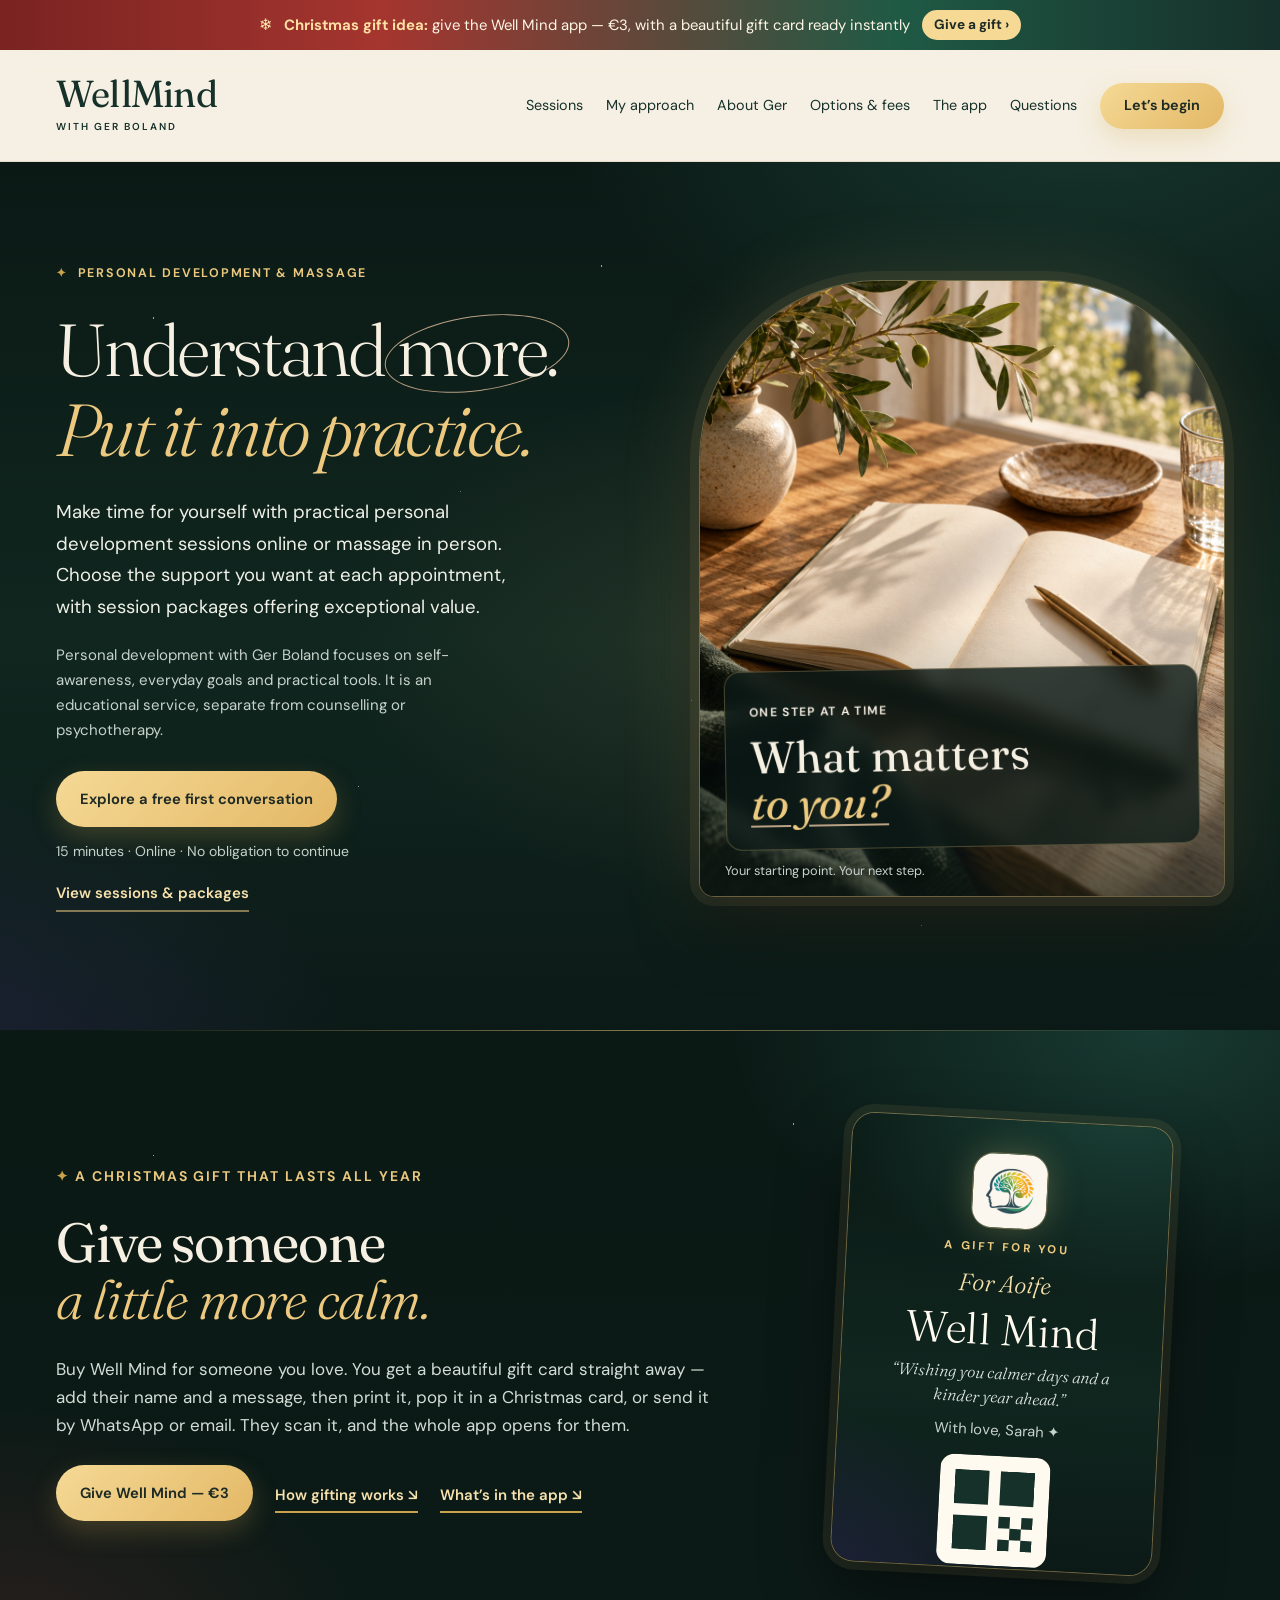
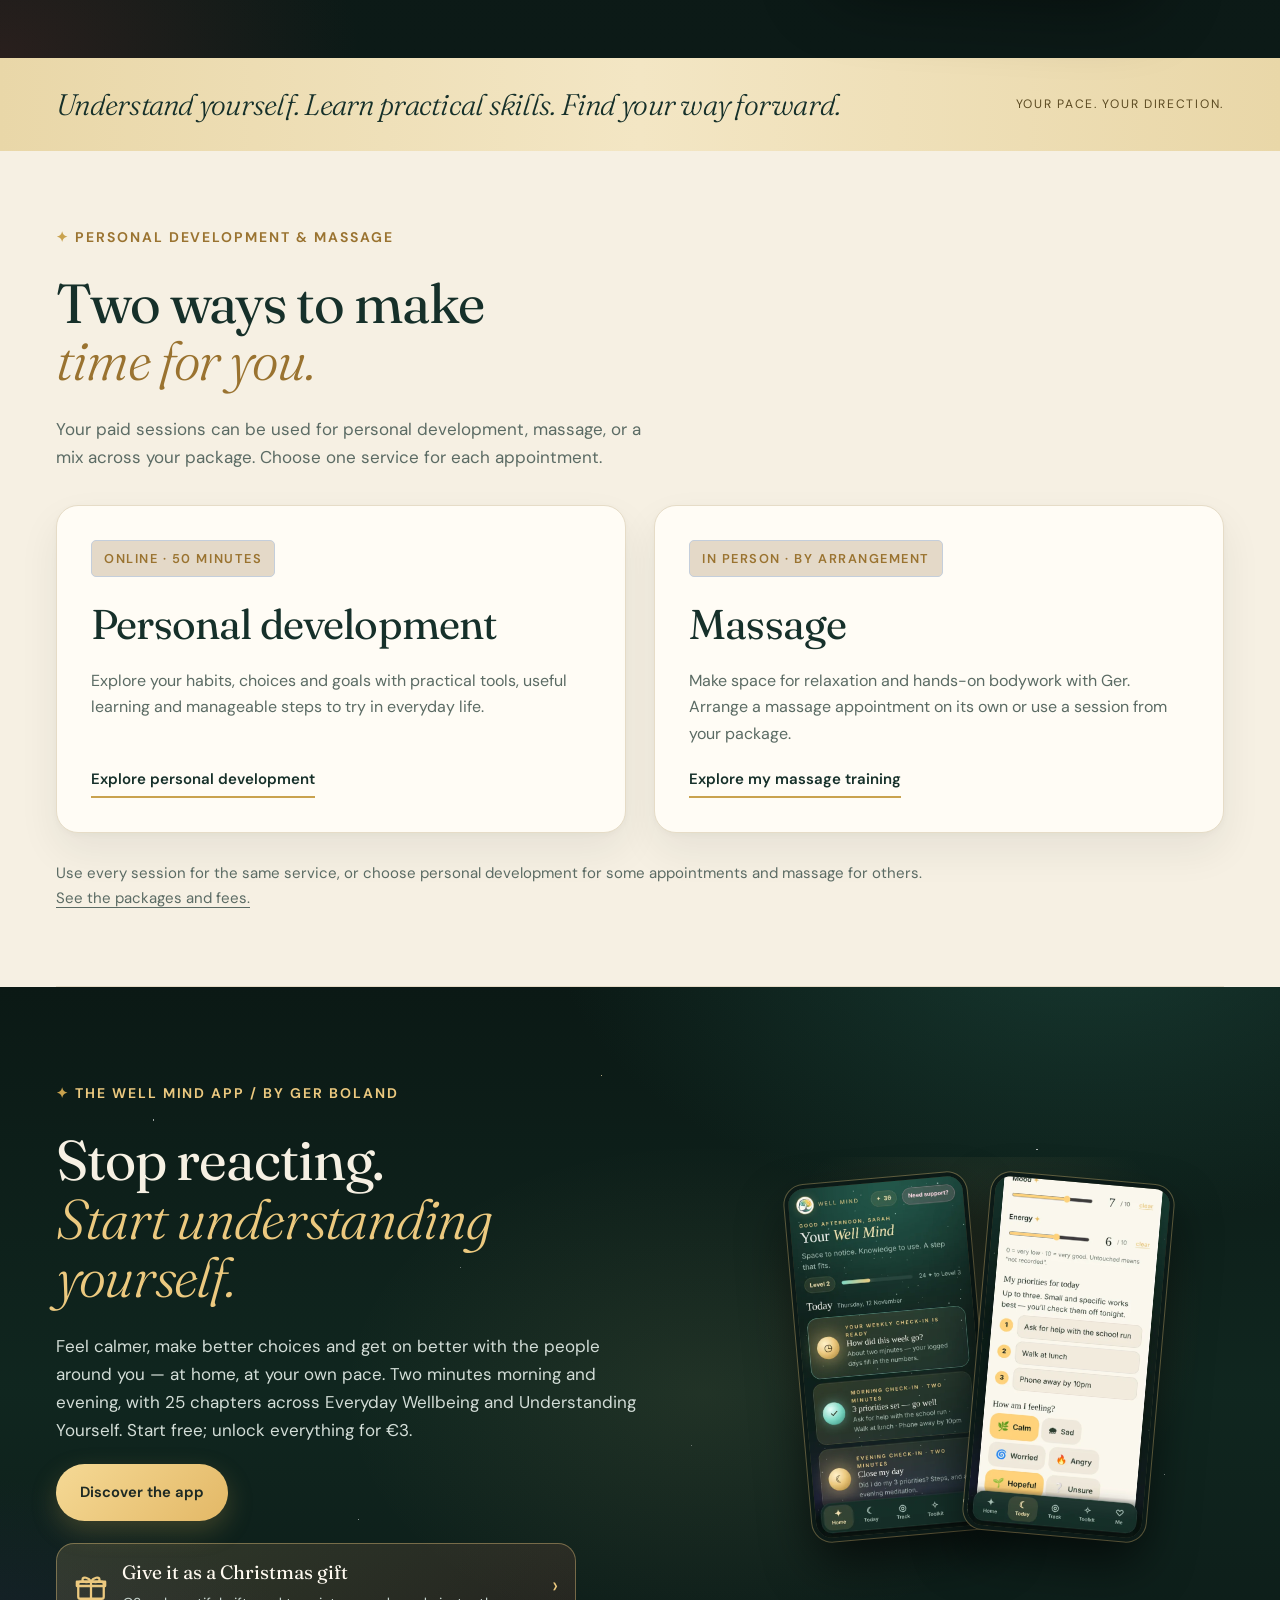
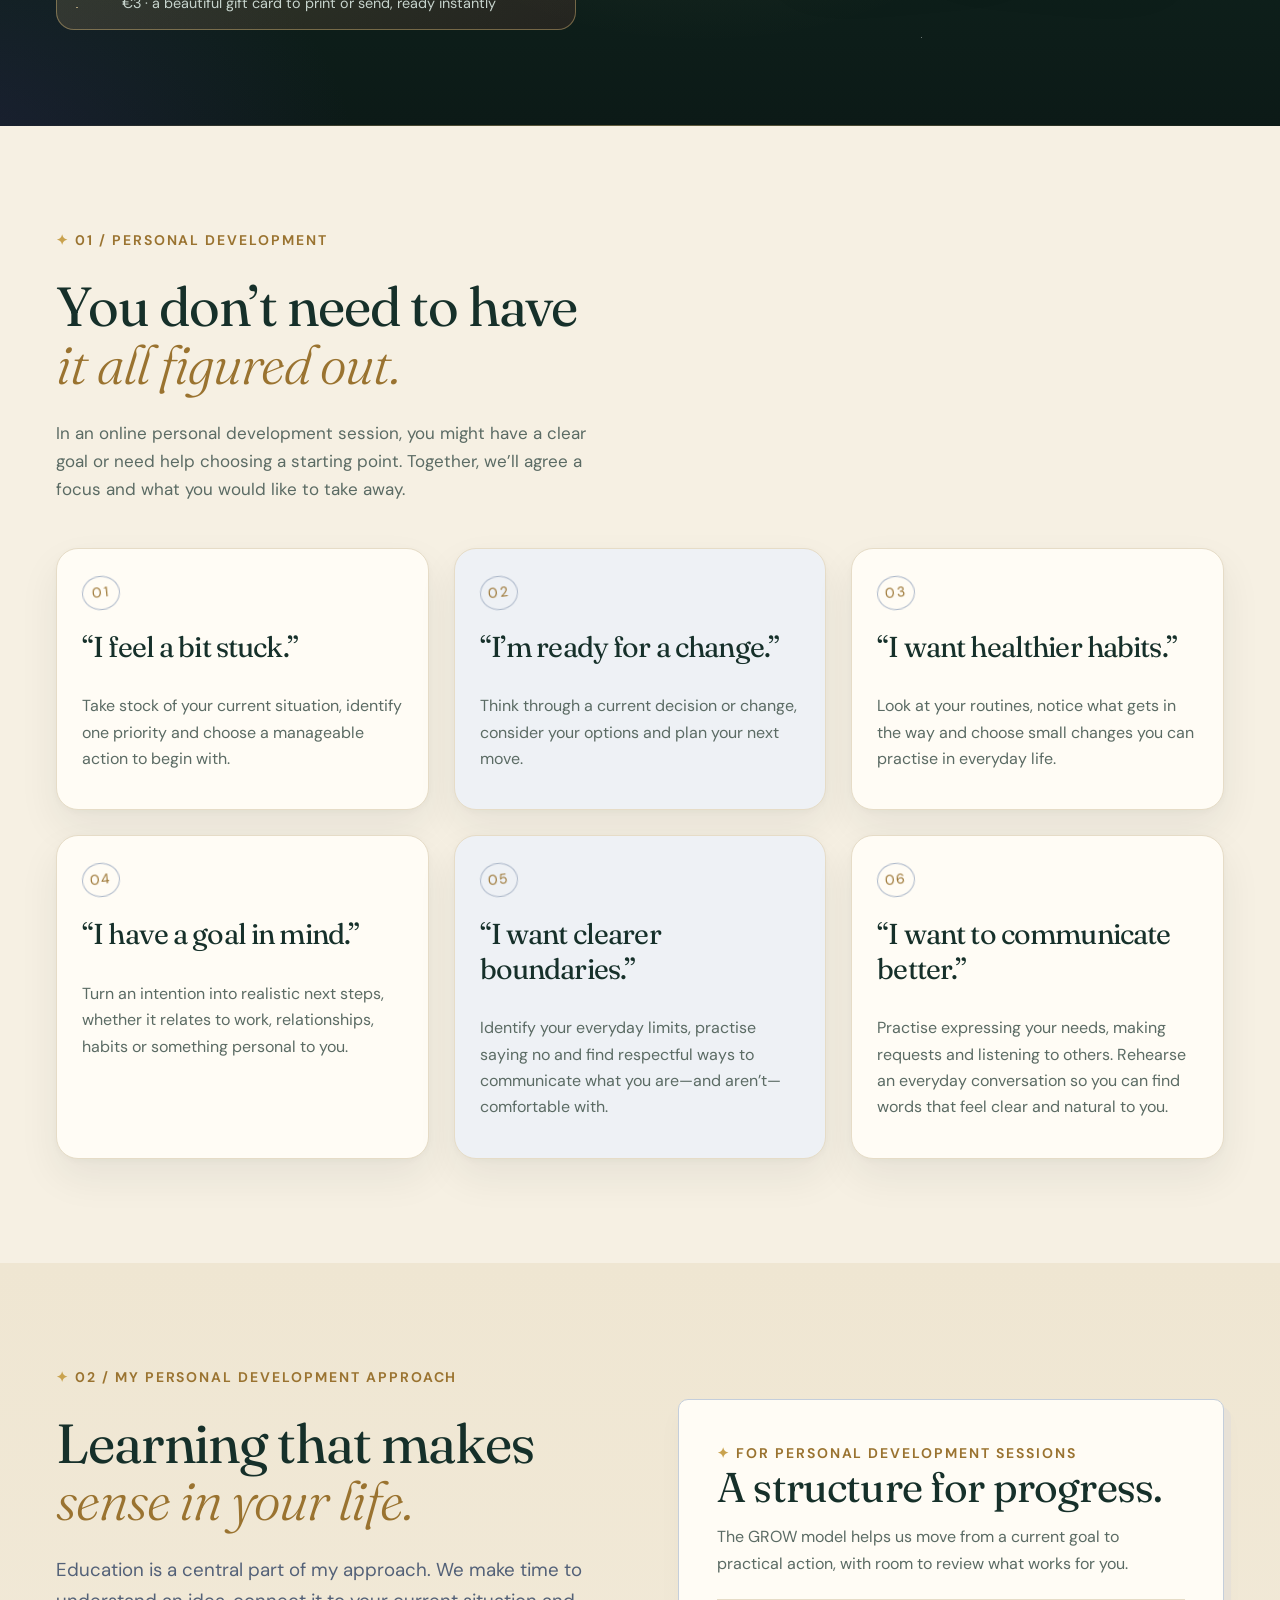
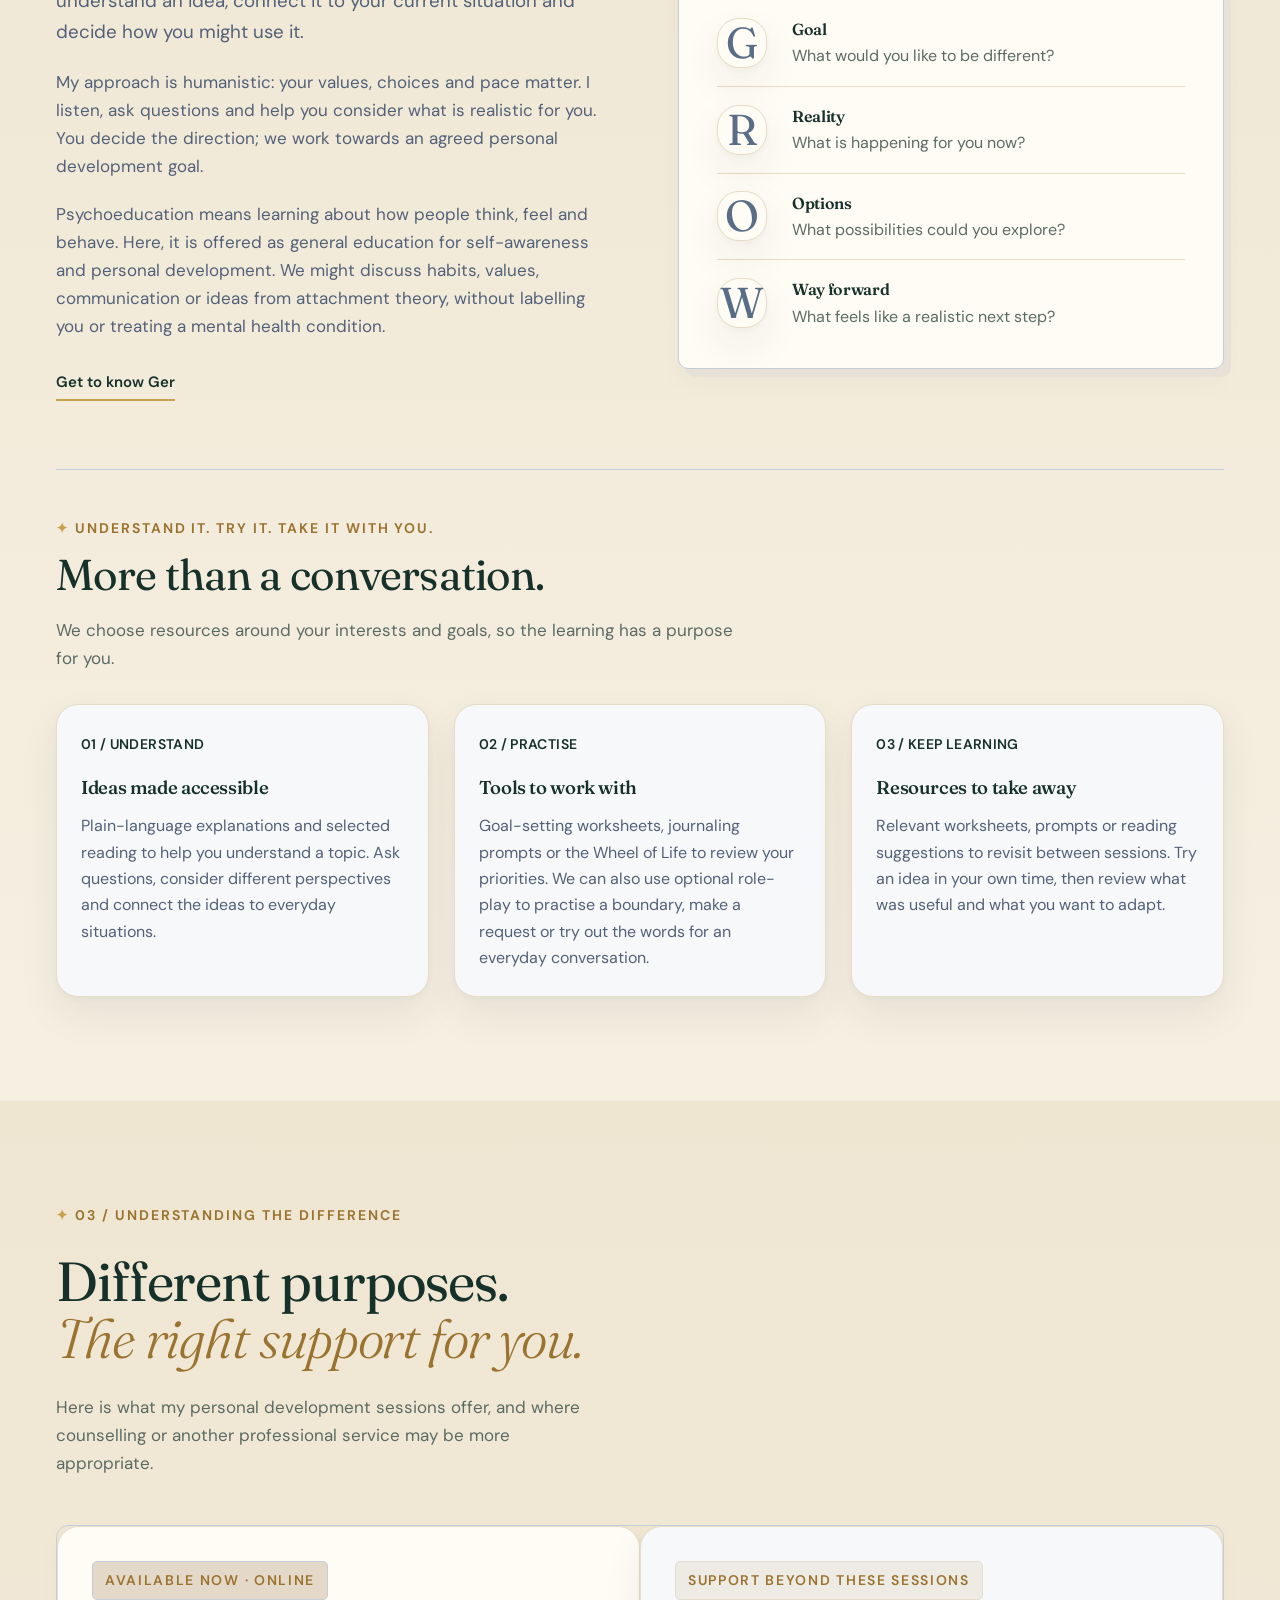
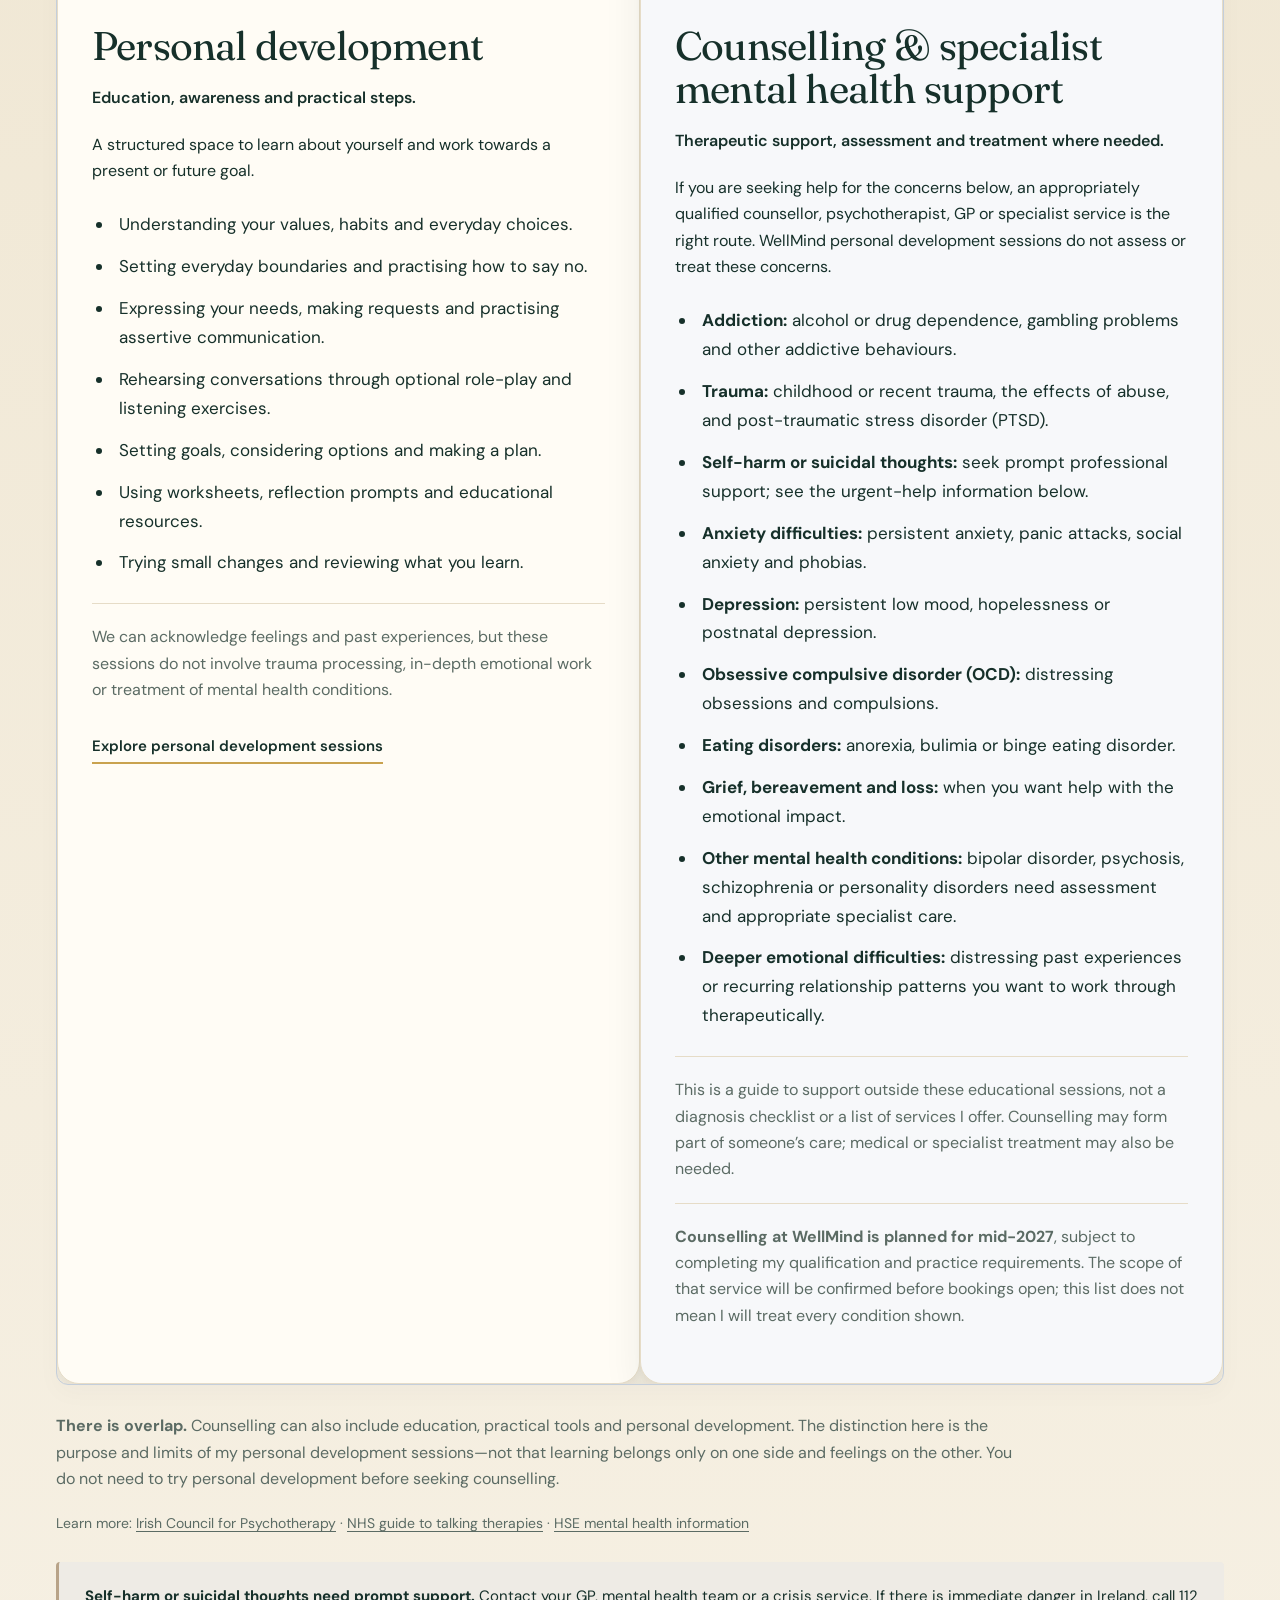
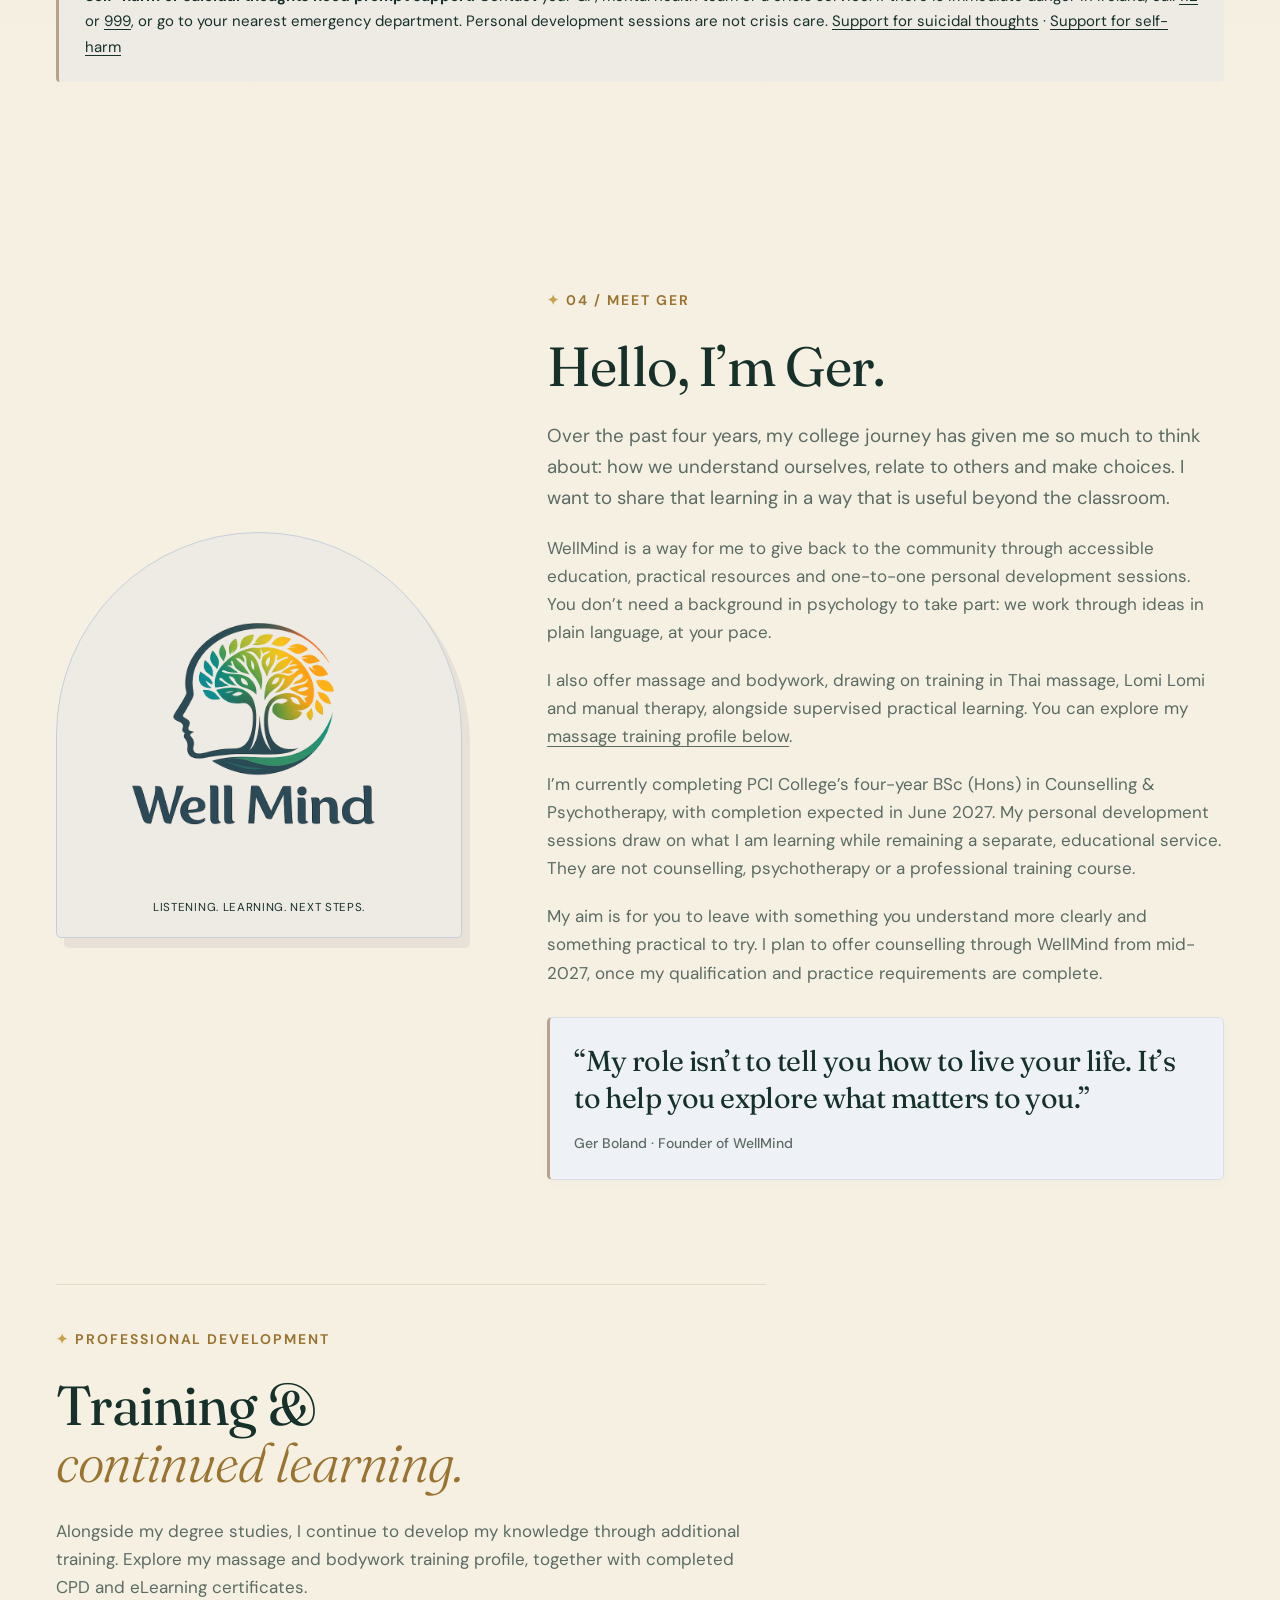
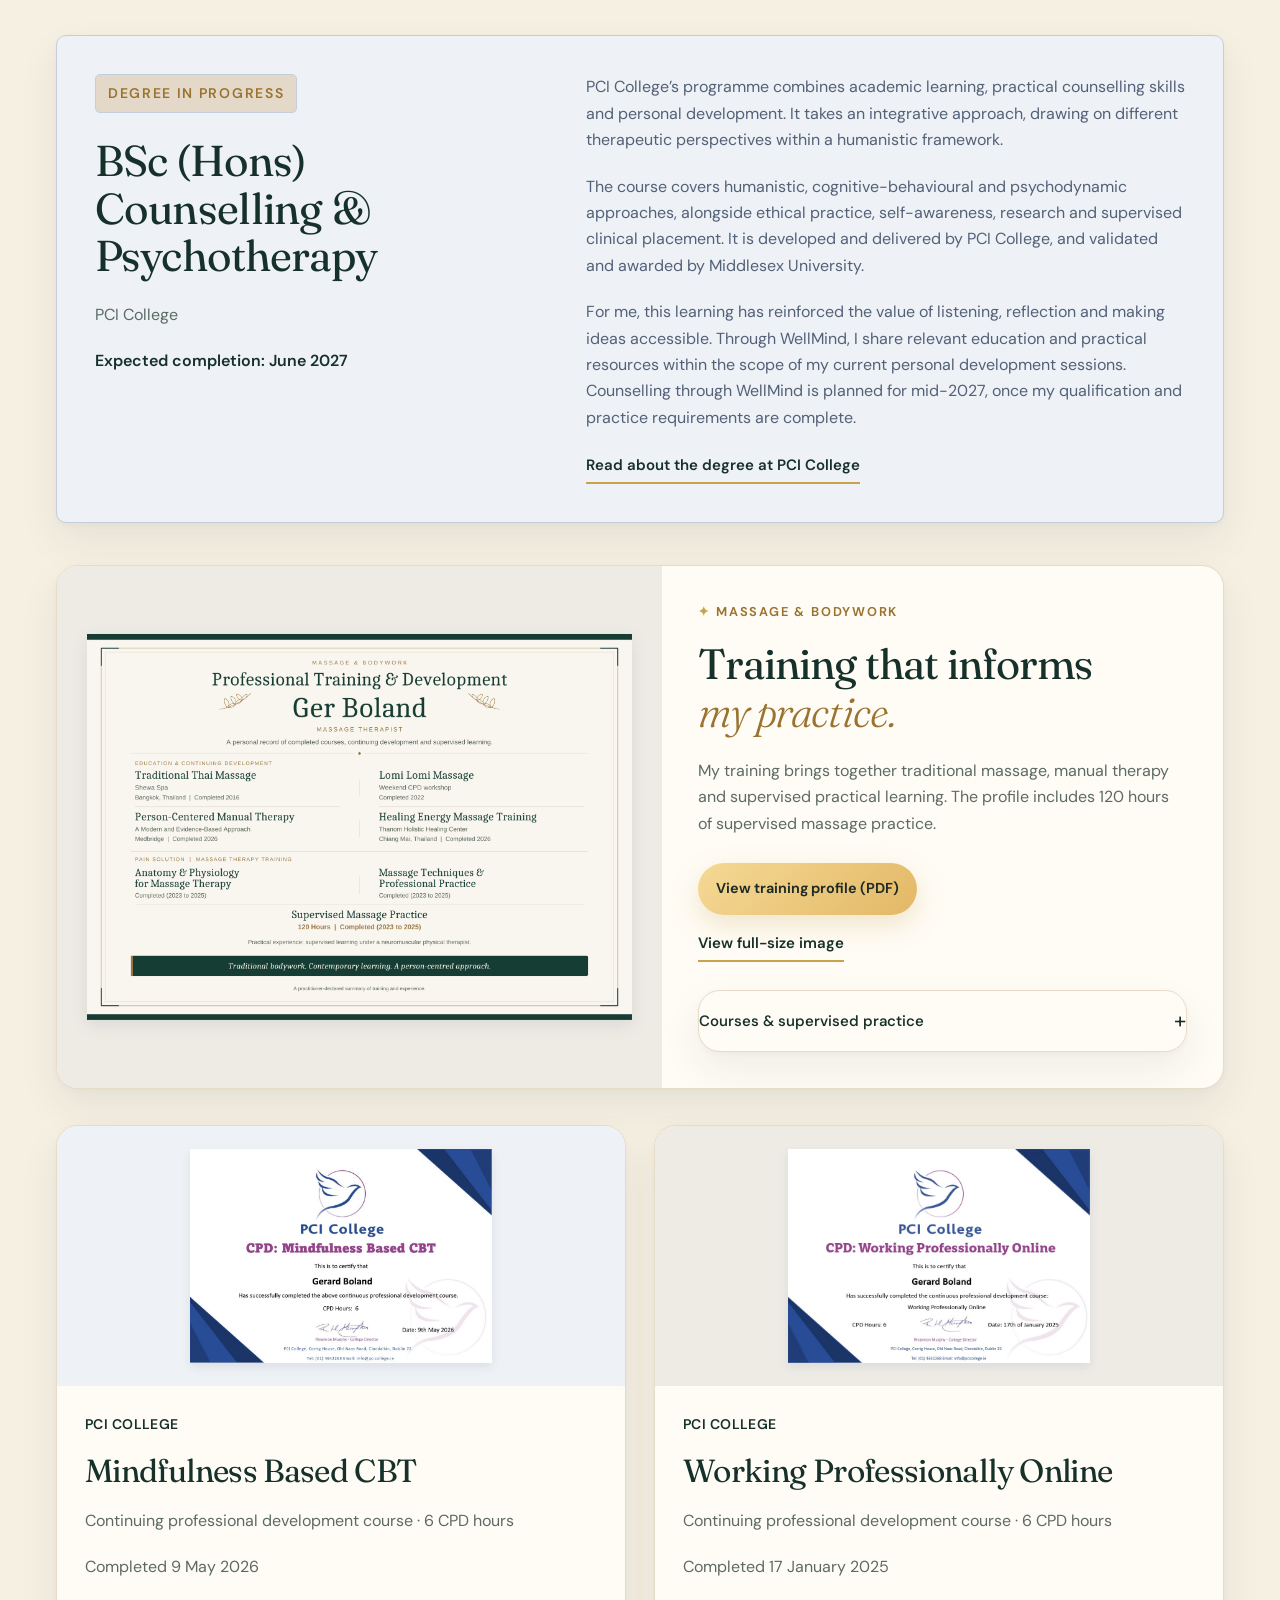
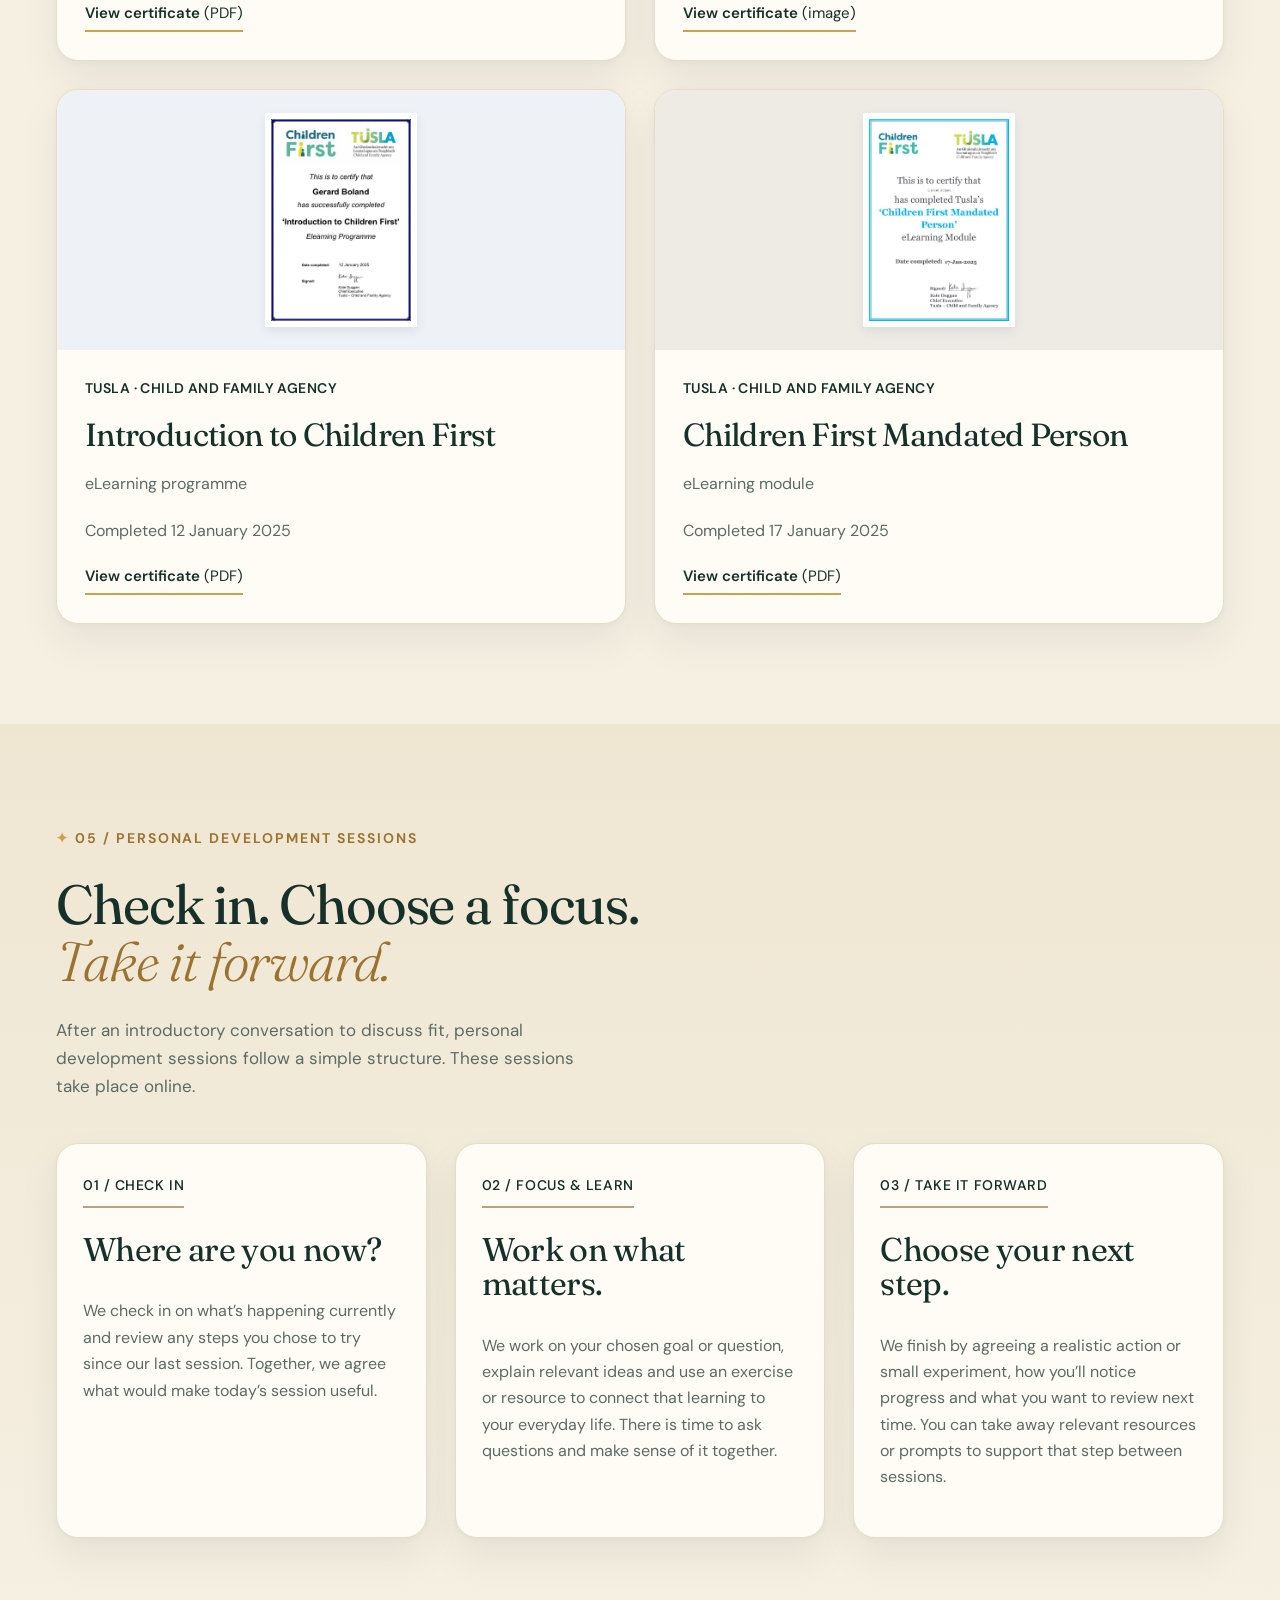
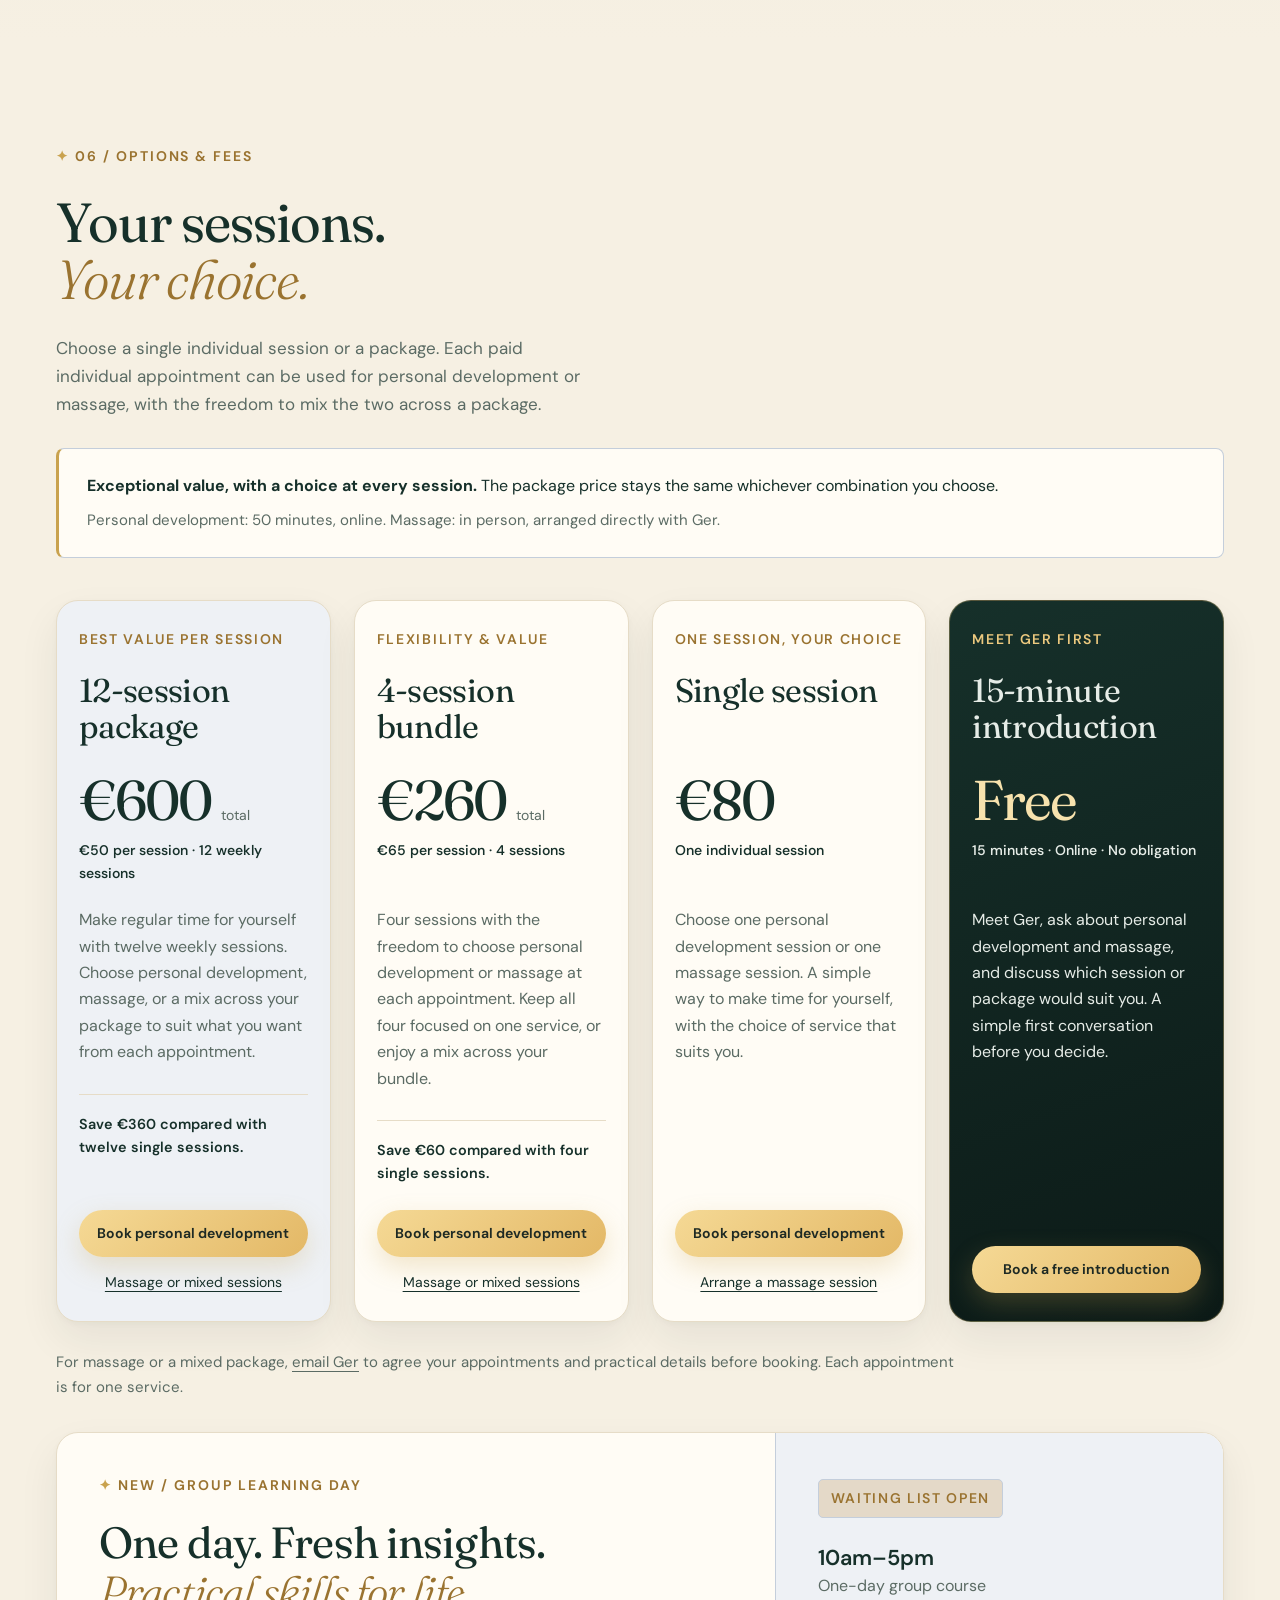
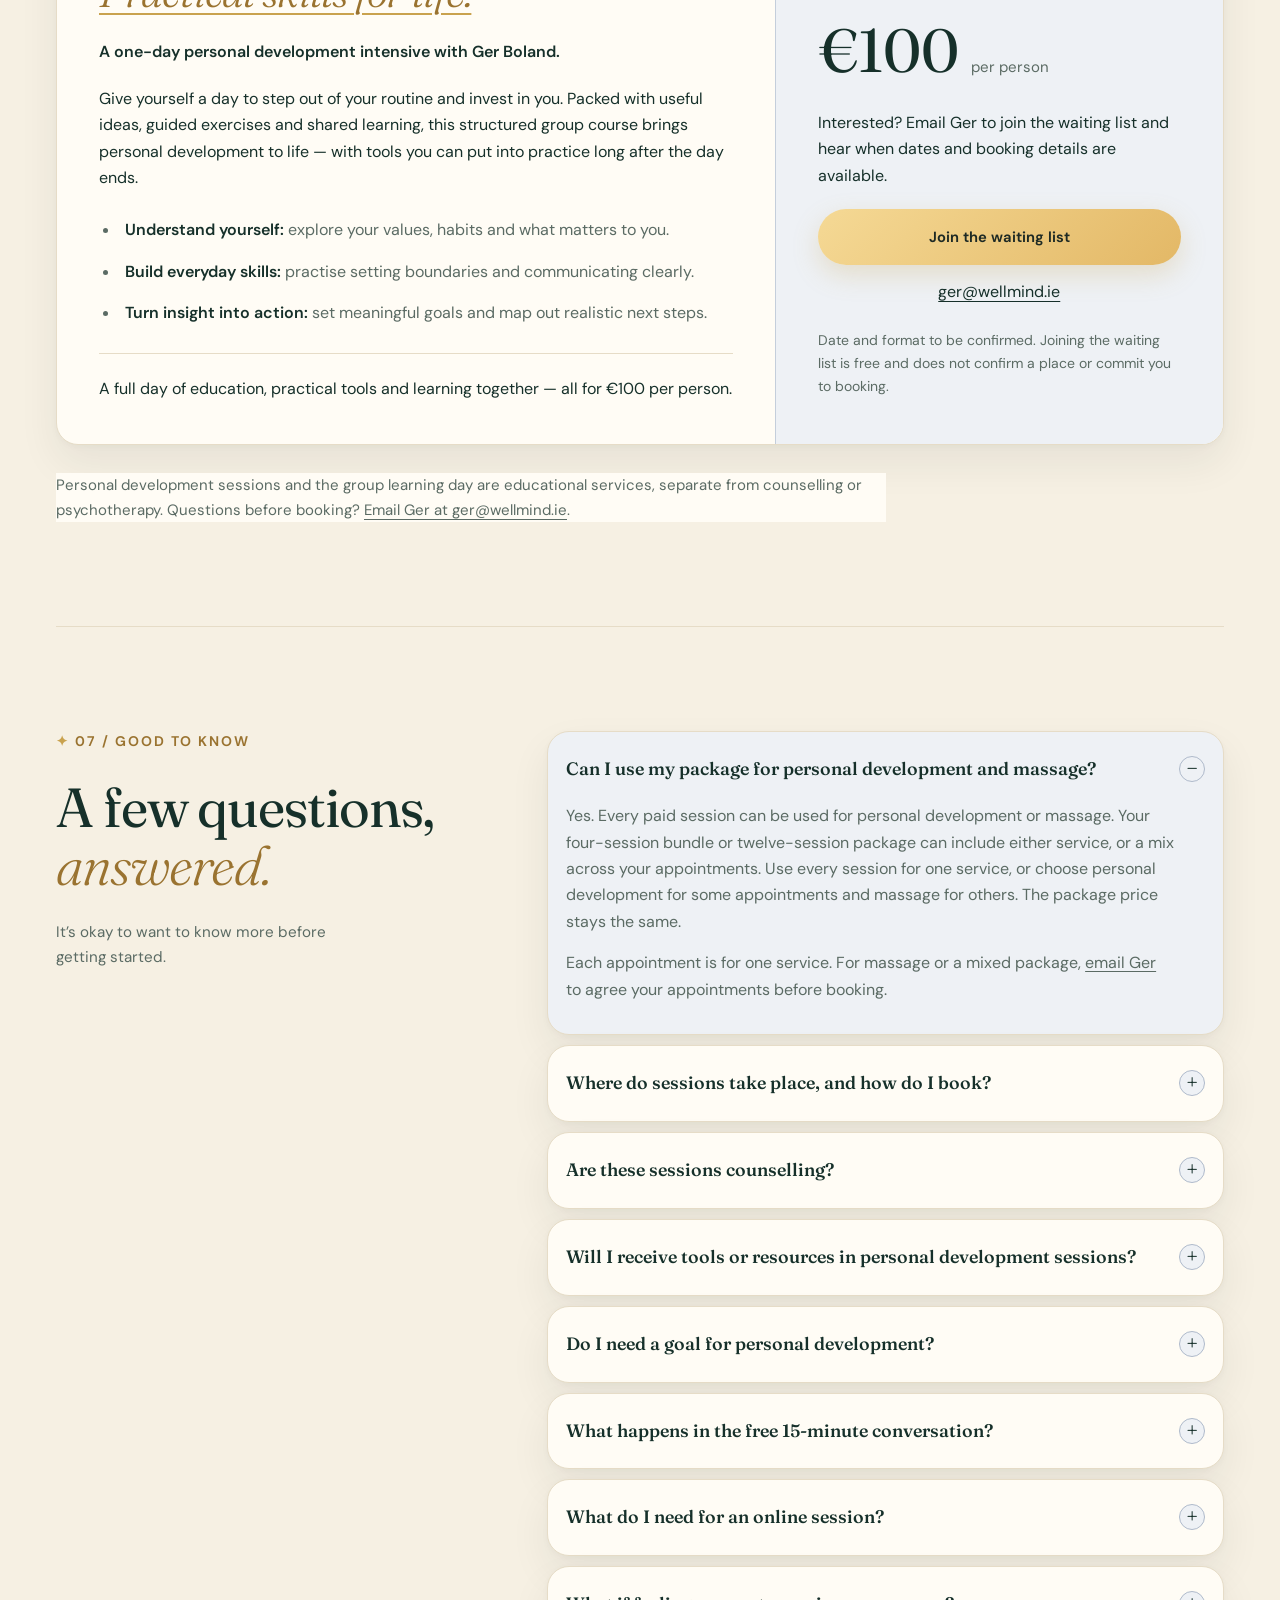
==== commit 7f5f508a: "Price change: Well Mind app and gift now €3 Co-Authored-By: Claude Opus 5.5 <noreply@anthropic.com> " ====
--- a/index.html
+++ b/index.html
@@ -14,7 +14,7 @@
 </head>
 <body>
 <a class="skip" href="#main">Skip to content</a>
-<a class="xmas-bar" href="/gift/"><span class="xb-flake" aria-hidden="true">❄</span><span><b>Christmas gift idea:</b> give the Well Mind app — €30, with a beautiful gift card ready instantly</span><span class="xb-go">Give a gift ›</span></a>
+<a class="xmas-bar" href="/gift/"><span class="xb-flake" aria-hidden="true">❄</span><span><b>Christmas gift idea:</b> give the Well Mind app — €3, with a beautiful gift card ready instantly</span><span class="xb-go">Give a gift ›</span></a>
 <header class="header">
  <a class="brand" href="#home" aria-label="WellMind home"><span class="brand-type">WellMind<small>WITH GER BOLAND</small></span></a>
  <button class="menu-toggle" aria-expanded="false" aria-controls="navigation">Menu <span aria-hidden="true">☰</span></button>
@@ -27,7 +27,7 @@
 </section>
   <section class="section wrap app-gift" id="christmas-gift" aria-labelledby="gift-title-home">
     <div class="app-gift-inner">
-      <div><p class="eyebrow">A CHRISTMAS GIFT THAT LASTS ALL YEAR</p><h2 id="gift-title-home">Give someone<br><em>a little more calm.</em></h2><p>Buy Well Mind for someone you love. You get a beautiful gift card straight away — add their name and a message, then print it, pop it in a Christmas card, or send it by WhatsApp or email. They scan it, and the whole app opens for them.</p><div class="app-cta"><a class="button" href="https://buy.stripe.com/9B68wO8mZaEu8eP0rq1kA03">Give Well Mind — €30</a><a class="text-link" href="/gift/">How gifting works <span aria-hidden="true">↘</span></a><a class="text-link" href="/well-mind-app/">What’s in the app <span aria-hidden="true">↘</span></a></div></div>
+      <div><p class="eyebrow">A CHRISTMAS GIFT THAT LASTS ALL YEAR</p><h2 id="gift-title-home">Give someone<br><em>a little more calm.</em></h2><p>Buy Well Mind for someone you love. You get a beautiful gift card straight away — add their name and a message, then print it, pop it in a Christmas card, or send it by WhatsApp or email. They scan it, and the whole app opens for them.</p><div class="app-cta"><a class="button" href="https://buy.stripe.com/9B68wO8mZaEu8eP0rq1kA03">Give Well Mind — €3</a><a class="text-link" href="/gift/">How gifting works <span aria-hidden="true">↘</span></a><a class="text-link" href="/well-mind-app/">What’s in the app <span aria-hidden="true">↘</span></a></div></div>
       <a class="giftcard sample" href="/gift/" aria-label="See how the Well Mind gift card works"><div class="gc-stars"></div><img class="gc-logo" src="/app/assets/icon-192.png" alt=""><p class="gc-kicker">A GIFT FOR YOU</p><p class="gc-to">For Aoife</p><p class="gc-title">Well Mind</p><p class="gc-msg">“Wishing you calmer days and a kinder year ahead.”</p><p class="gc-from">With love, Sarah ✦</p><div class="gc-qr"></div></a>
     </div>
   </section>
@@ -41,7 +41,7 @@
  </div>
  <p class="session-choice-note">Use every session for the same service, or choose personal development for some appointments and massage for others. <a href="#options">See the packages and fees.</a></p>
 </section>
-<section class="journal-teaser wrap" aria-labelledby="journal-teaser-title"><div><p class="eyebrow">THE WELL MIND APP / BY GER BOLAND</p><h2 id="journal-teaser-title">Stop reacting.<br><em>Start understanding yourself.</em></h2><p>Feel calmer, make better choices and get on better with the people around you — at home, at your own pace. Two minutes morning and evening, with 25 chapters across Everyday Wellbeing and Understanding Yourself. Start free; unlock everything for €30.</p><a class="button" href="/well-mind-app/">Discover the app</a><a class="gift-strip" href="/gift/"><svg class="gift-ic" aria-hidden="true" viewBox="0 0 24 24"><g fill="none" stroke="currentColor" stroke-width="1.6" stroke-linecap="round" stroke-linejoin="round"><rect x="3" y="9" width="18" height="12" rx="1.5"/><path d="M2 9h20v3H2zM12 9v12M12 9c-1.5-3-6-4-6-1.5S10 9 12 9zM12 9c1.5-3 6-4 6-1.5S14 9 12 9z"/></g></svg><span><b>Give it as a Christmas gift</b><small>€30 · a beautiful gift card to print or send, ready instantly</small></span><span class="go" aria-hidden="true">›</span></a></div><a class="teaser-covers teaser-phones" href="/well-mind-app/" aria-label="Discover the Well Mind app"><img src="/assets/app/home.webp" alt="The Well Mind app home screen" width="520" height="1040" loading="lazy"><img src="/assets/app/morning.webp" alt="The morning check-in in the Well Mind app" width="520" height="1040" loading="lazy"></a></section>
+<section class="journal-teaser wrap" aria-labelledby="journal-teaser-title"><div><p class="eyebrow">THE WELL MIND APP / BY GER BOLAND</p><h2 id="journal-teaser-title">Stop reacting.<br><em>Start understanding yourself.</em></h2><p>Feel calmer, make better choices and get on better with the people around you — at home, at your own pace. Two minutes morning and evening, with 25 chapters across Everyday Wellbeing and Understanding Yourself. Start free; unlock everything for €3.</p><a class="button" href="/well-mind-app/">Discover the app</a><a class="gift-strip" href="/gift/"><svg class="gift-ic" aria-hidden="true" viewBox="0 0 24 24"><g fill="none" stroke="currentColor" stroke-width="1.6" stroke-linecap="round" stroke-linejoin="round"><rect x="3" y="9" width="18" height="12" rx="1.5"/><path d="M2 9h20v3H2zM12 9v12M12 9c-1.5-3-6-4-6-1.5S10 9 12 9zM12 9c1.5-3 6-4 6-1.5S14 9 12 9z"/></g></svg><span><b>Give it as a Christmas gift</b><small>€3 · a beautiful gift card to print or send, ready instantly</small></span><span class="go" aria-hidden="true">›</span></a></div><a class="teaser-covers teaser-phones" href="/well-mind-app/" aria-label="Discover the Well Mind app"><img src="/assets/app/home.webp" alt="The Well Mind app home screen" width="520" height="1040" loading="lazy"><img src="/assets/app/morning.webp" alt="The morning check-in in the Well Mind app" width="520" height="1040" loading="lazy"></a></section>
 <section class="section wrap" id="personal-development">
  <div class="section-intro"><p class="eyebrow">01 / PERSONAL DEVELOPMENT</p><h2>You don’t need to have<br><em>it all figured out.</em></h2><p>In an online personal development session, you might have a clear goal or need help choosing a starting point. Together, we’ll agree a focus and what you would like to take away.</p></div>
  <div class="topic-grid">
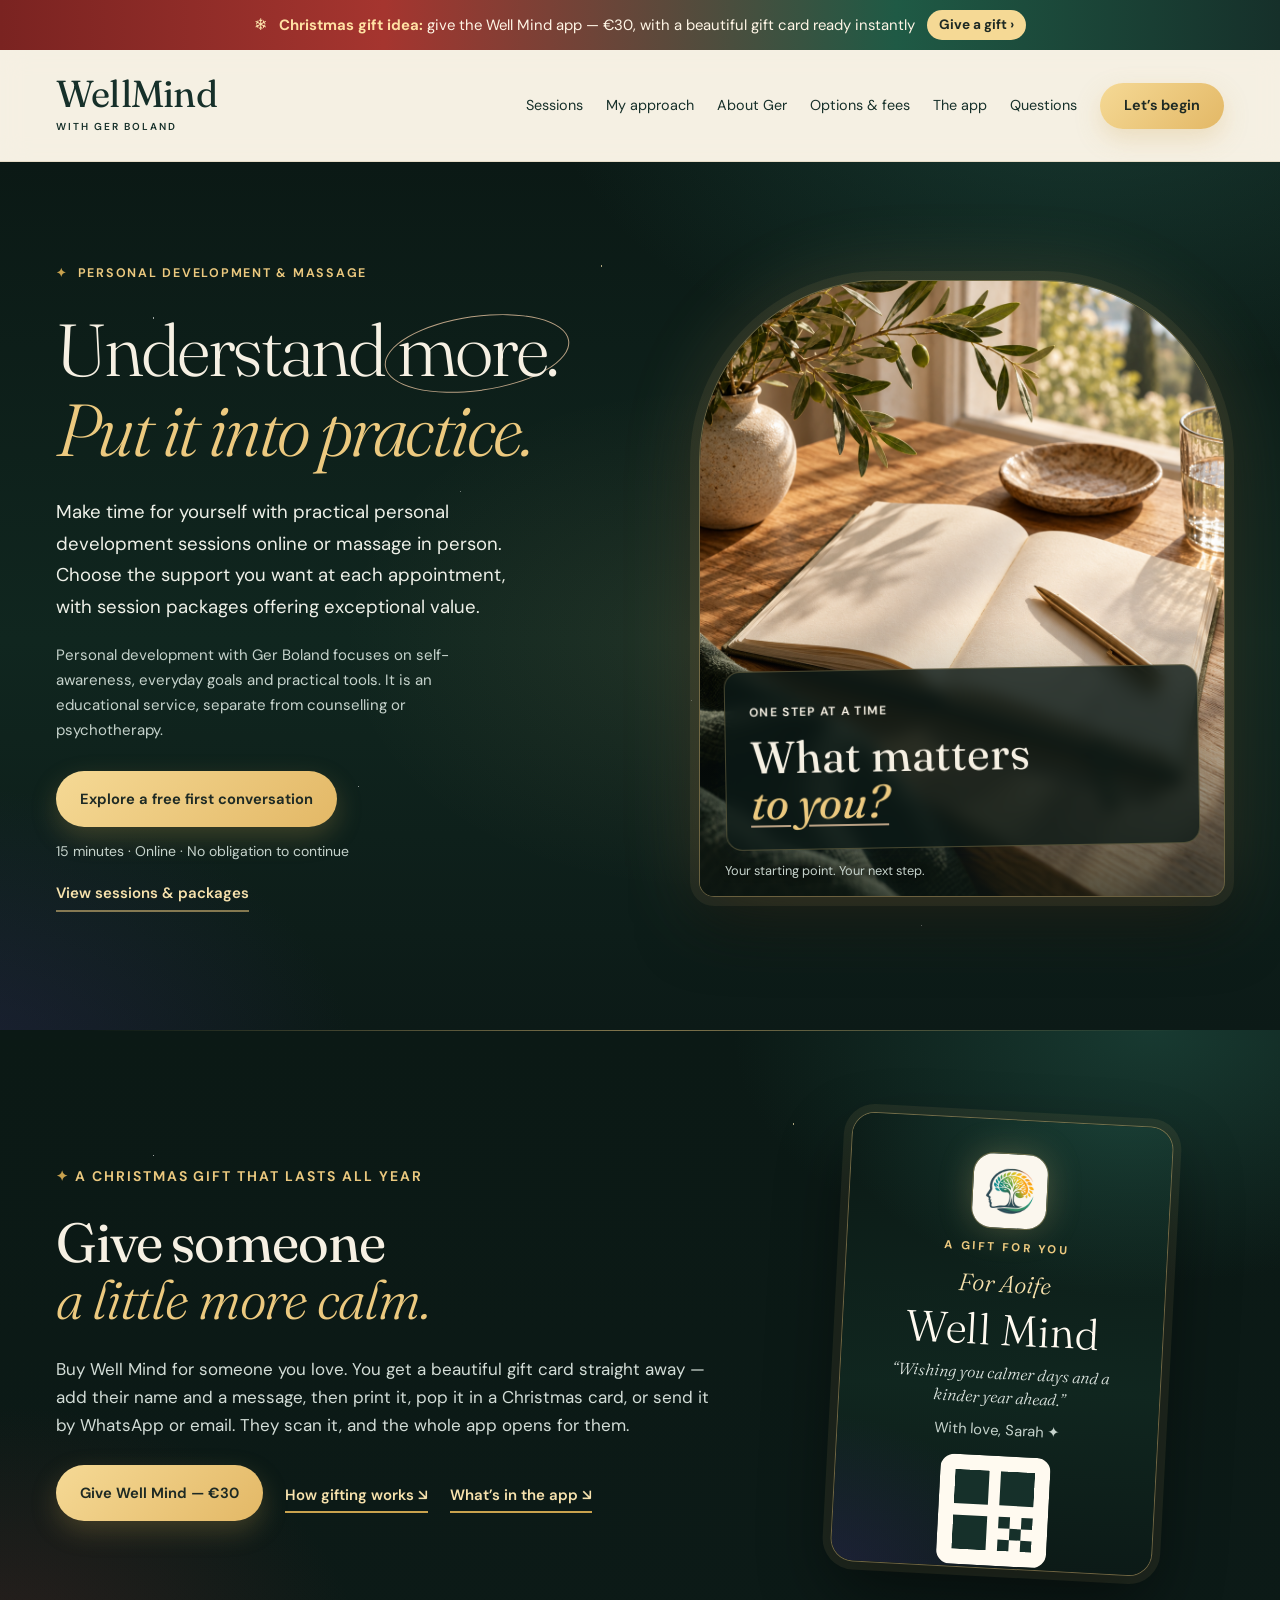
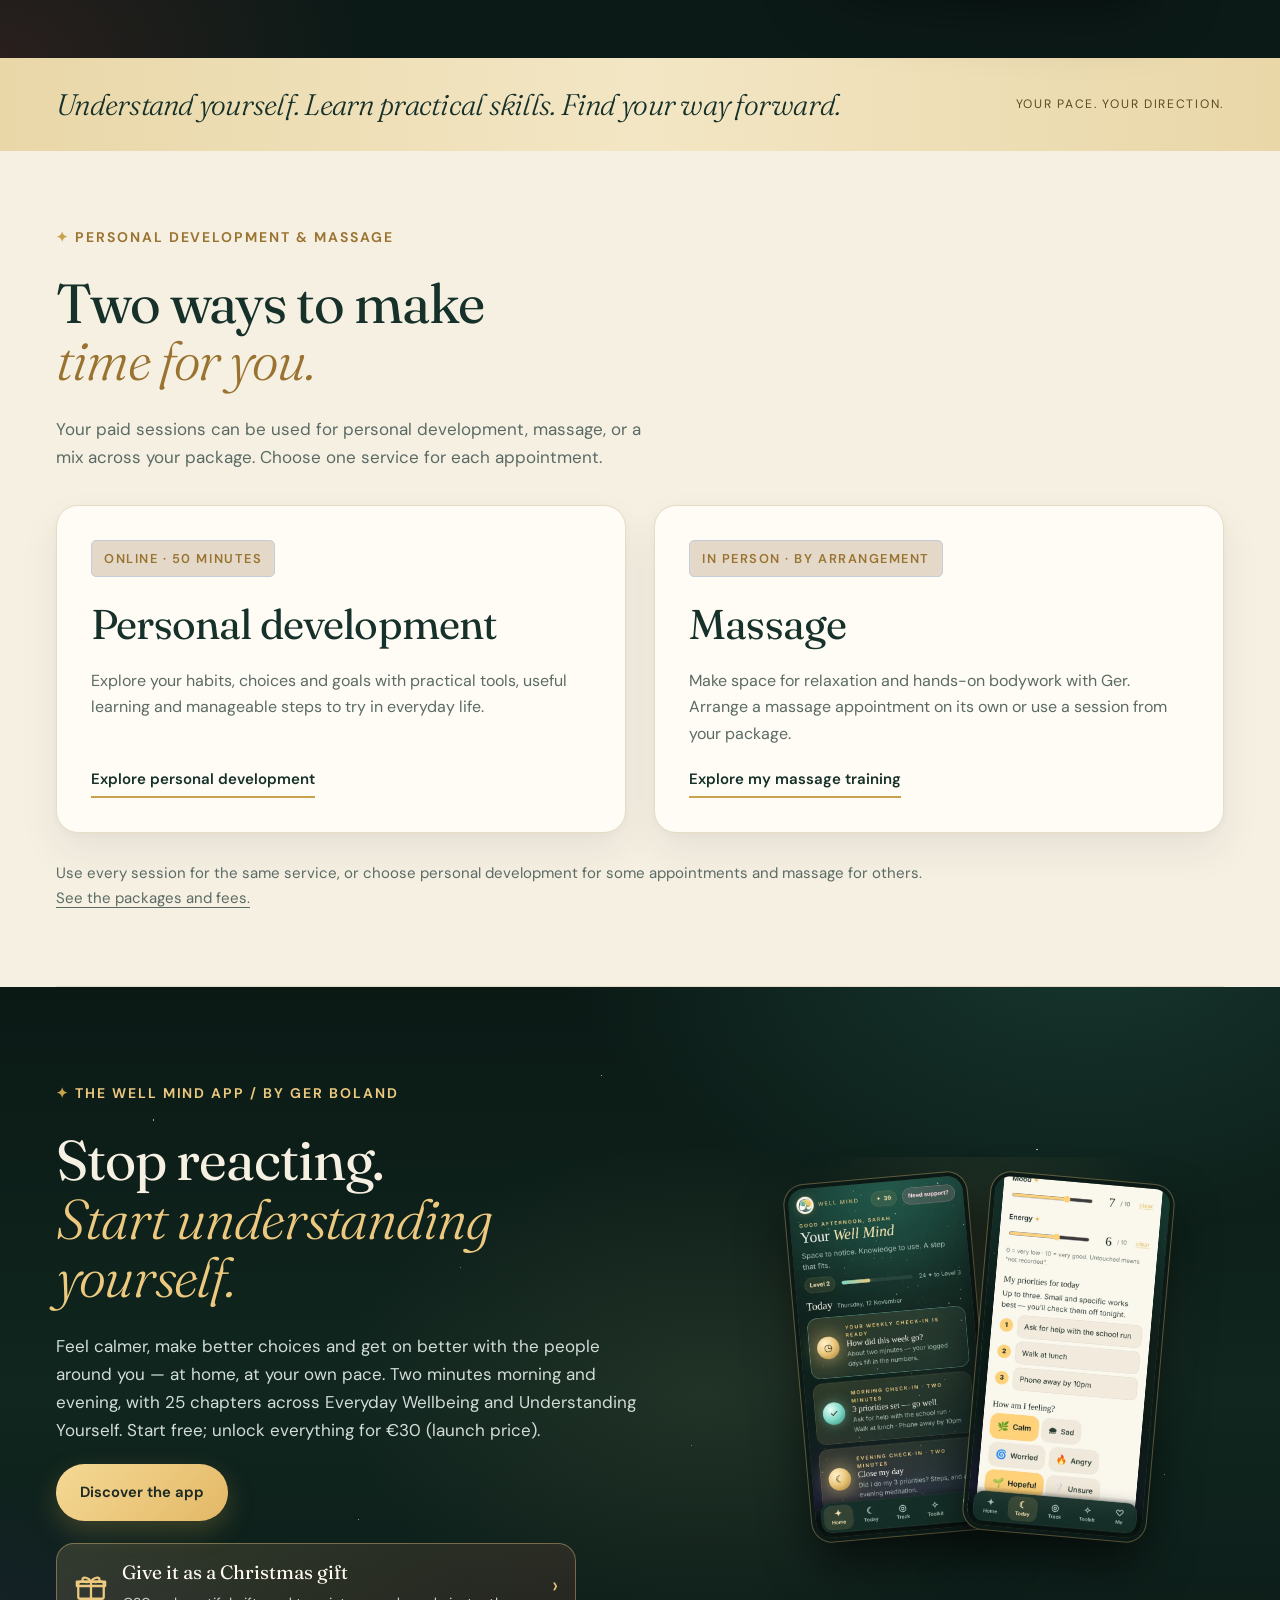
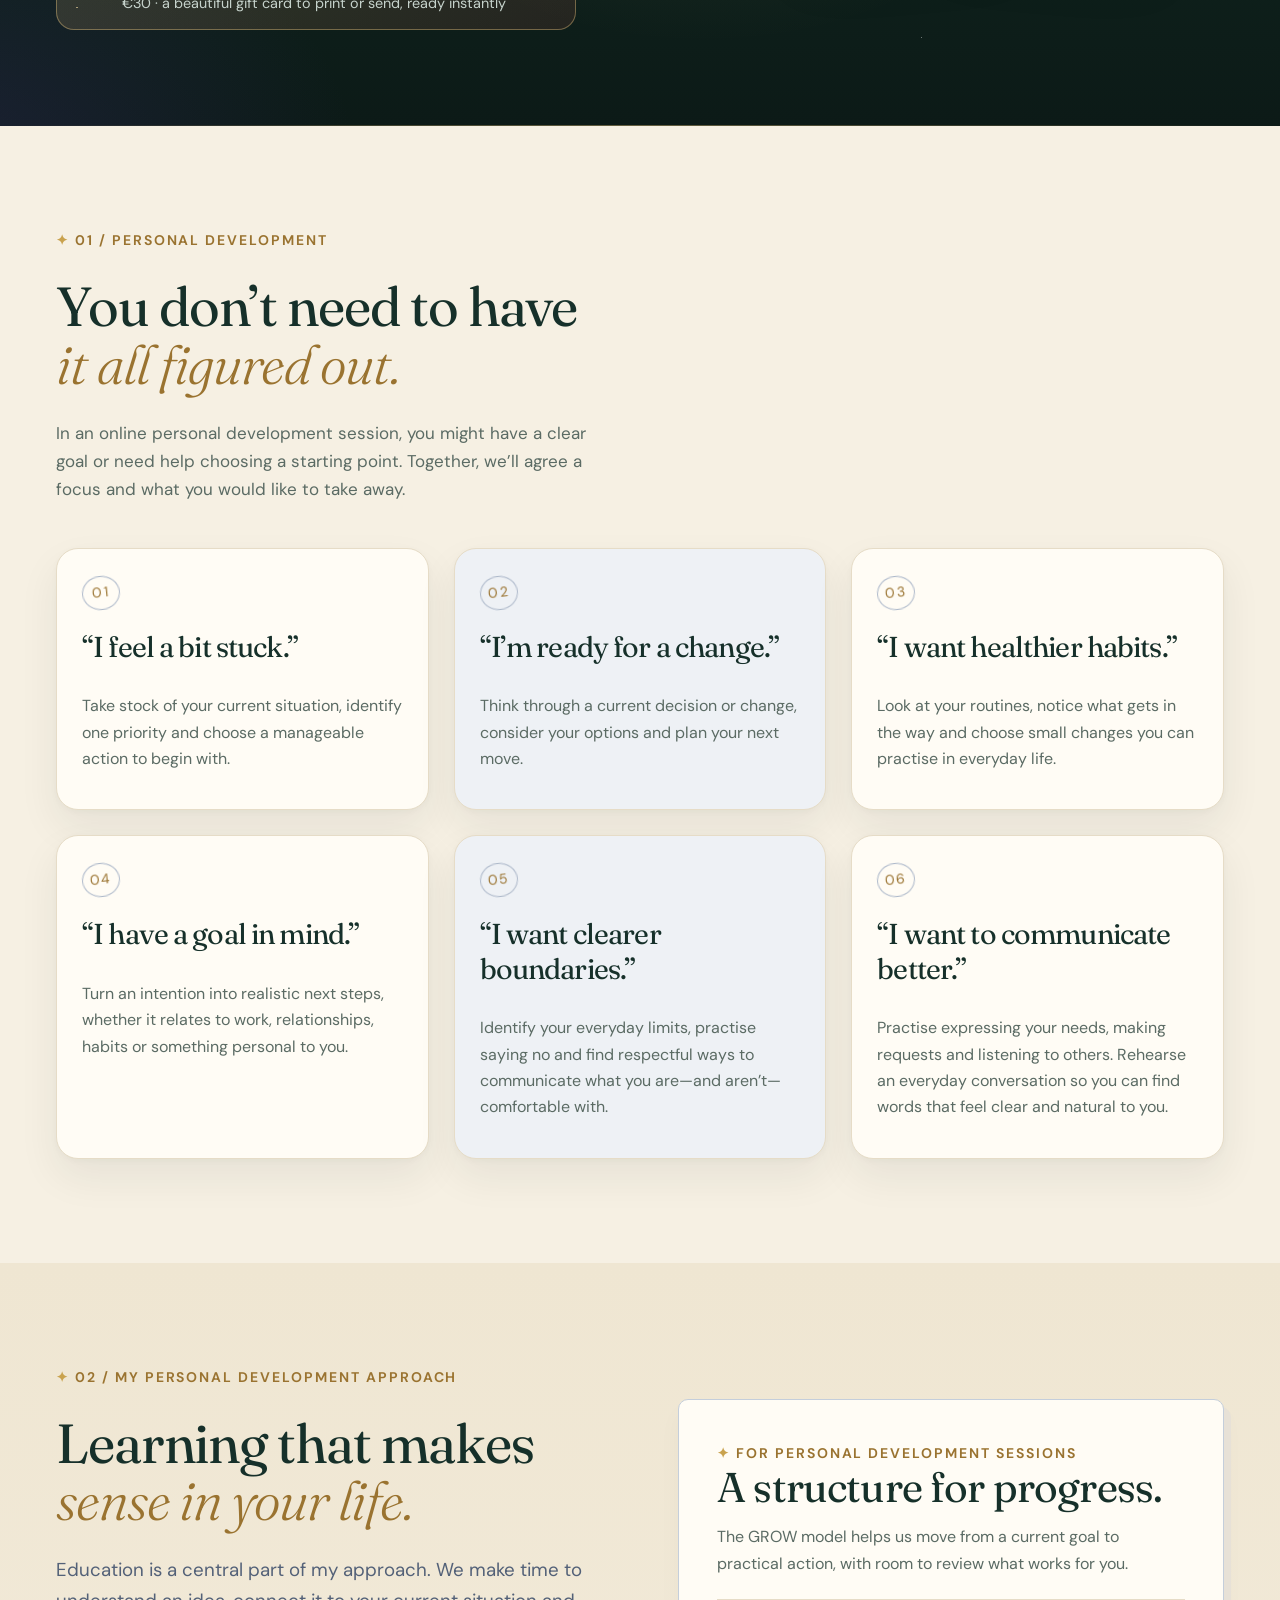
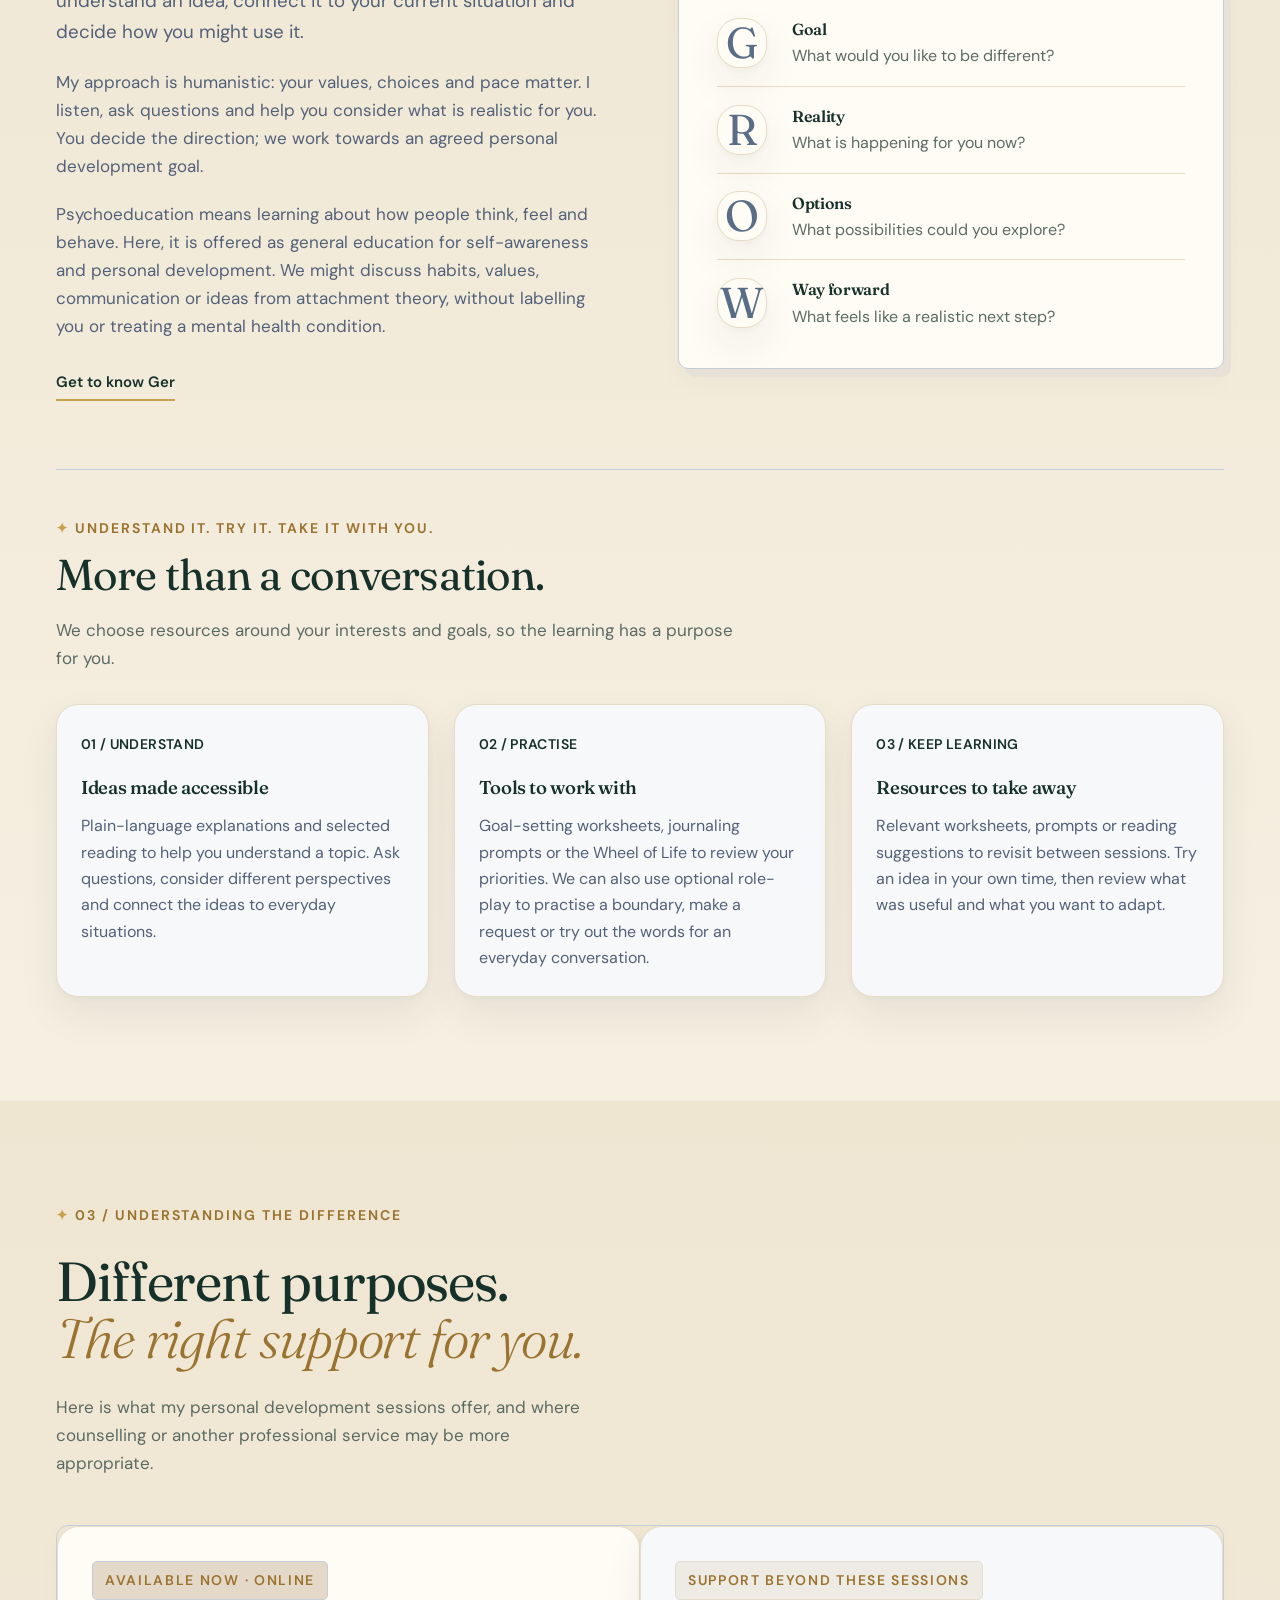
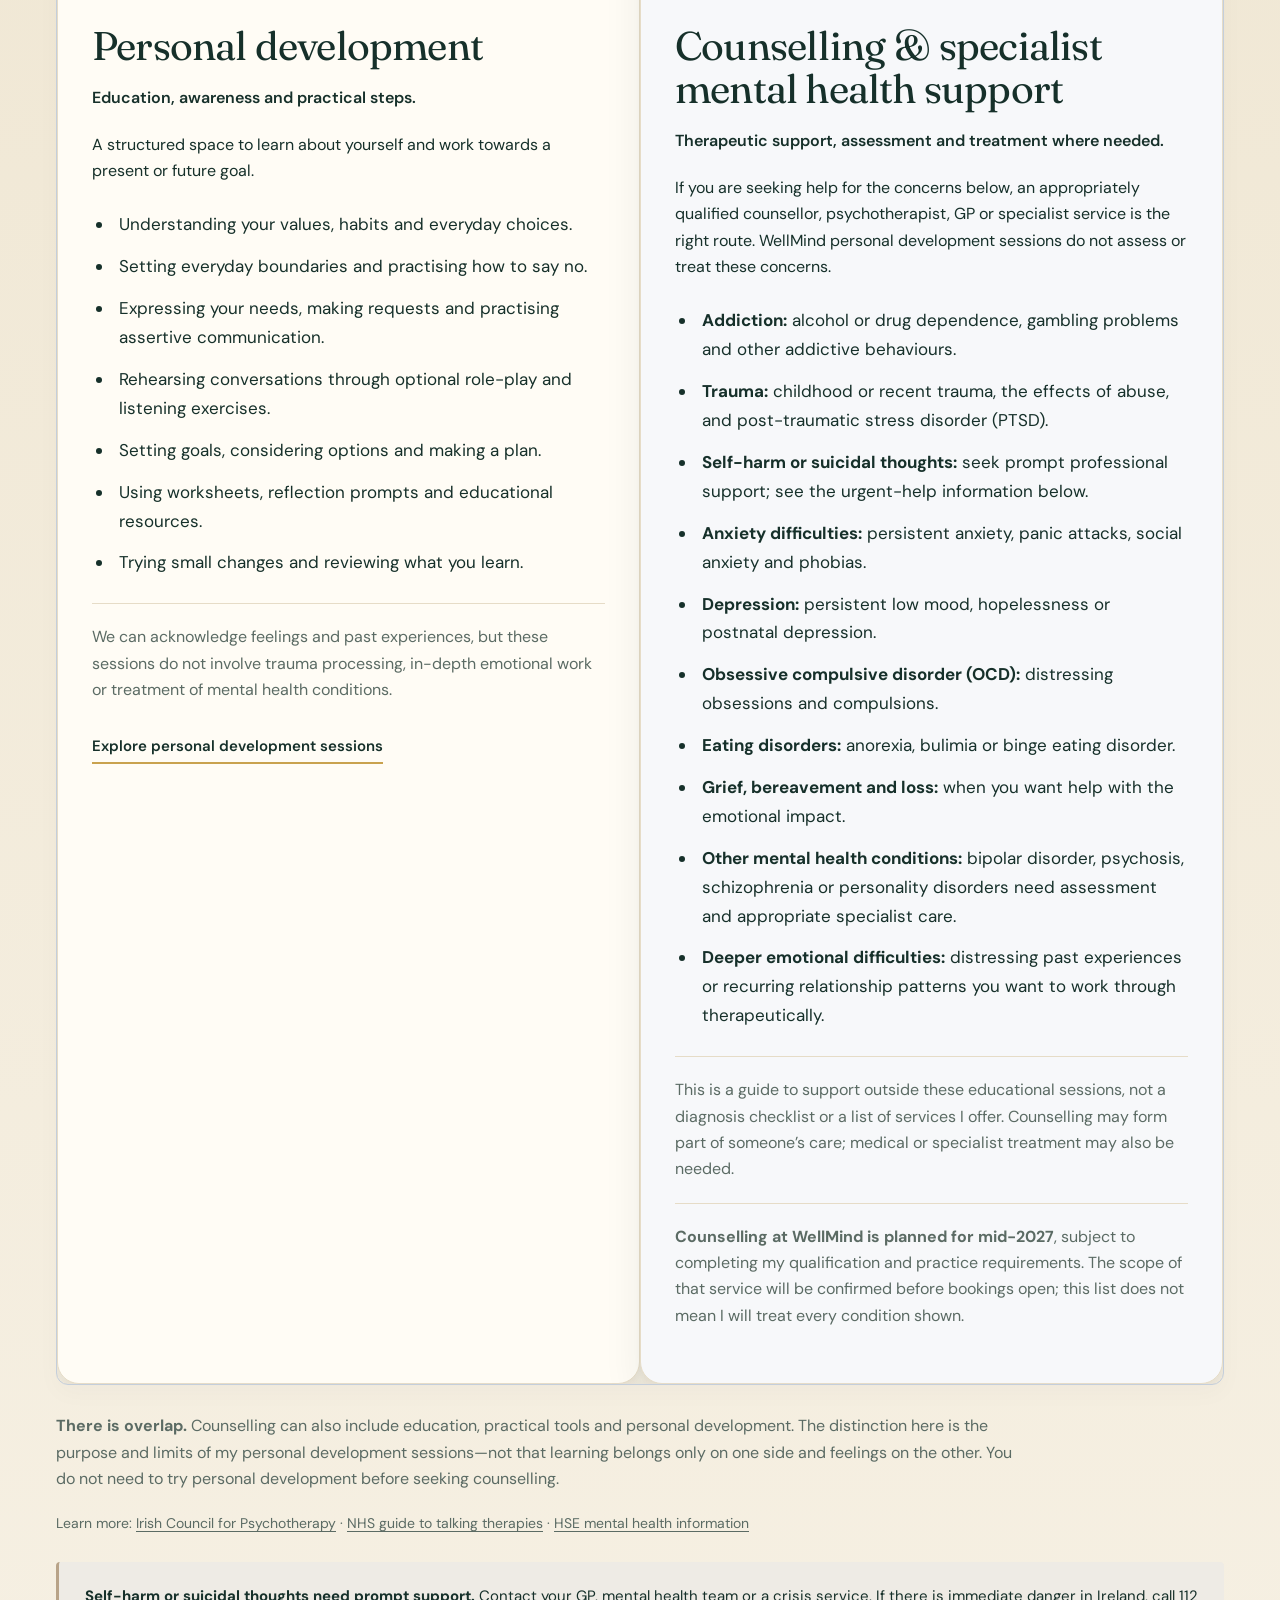
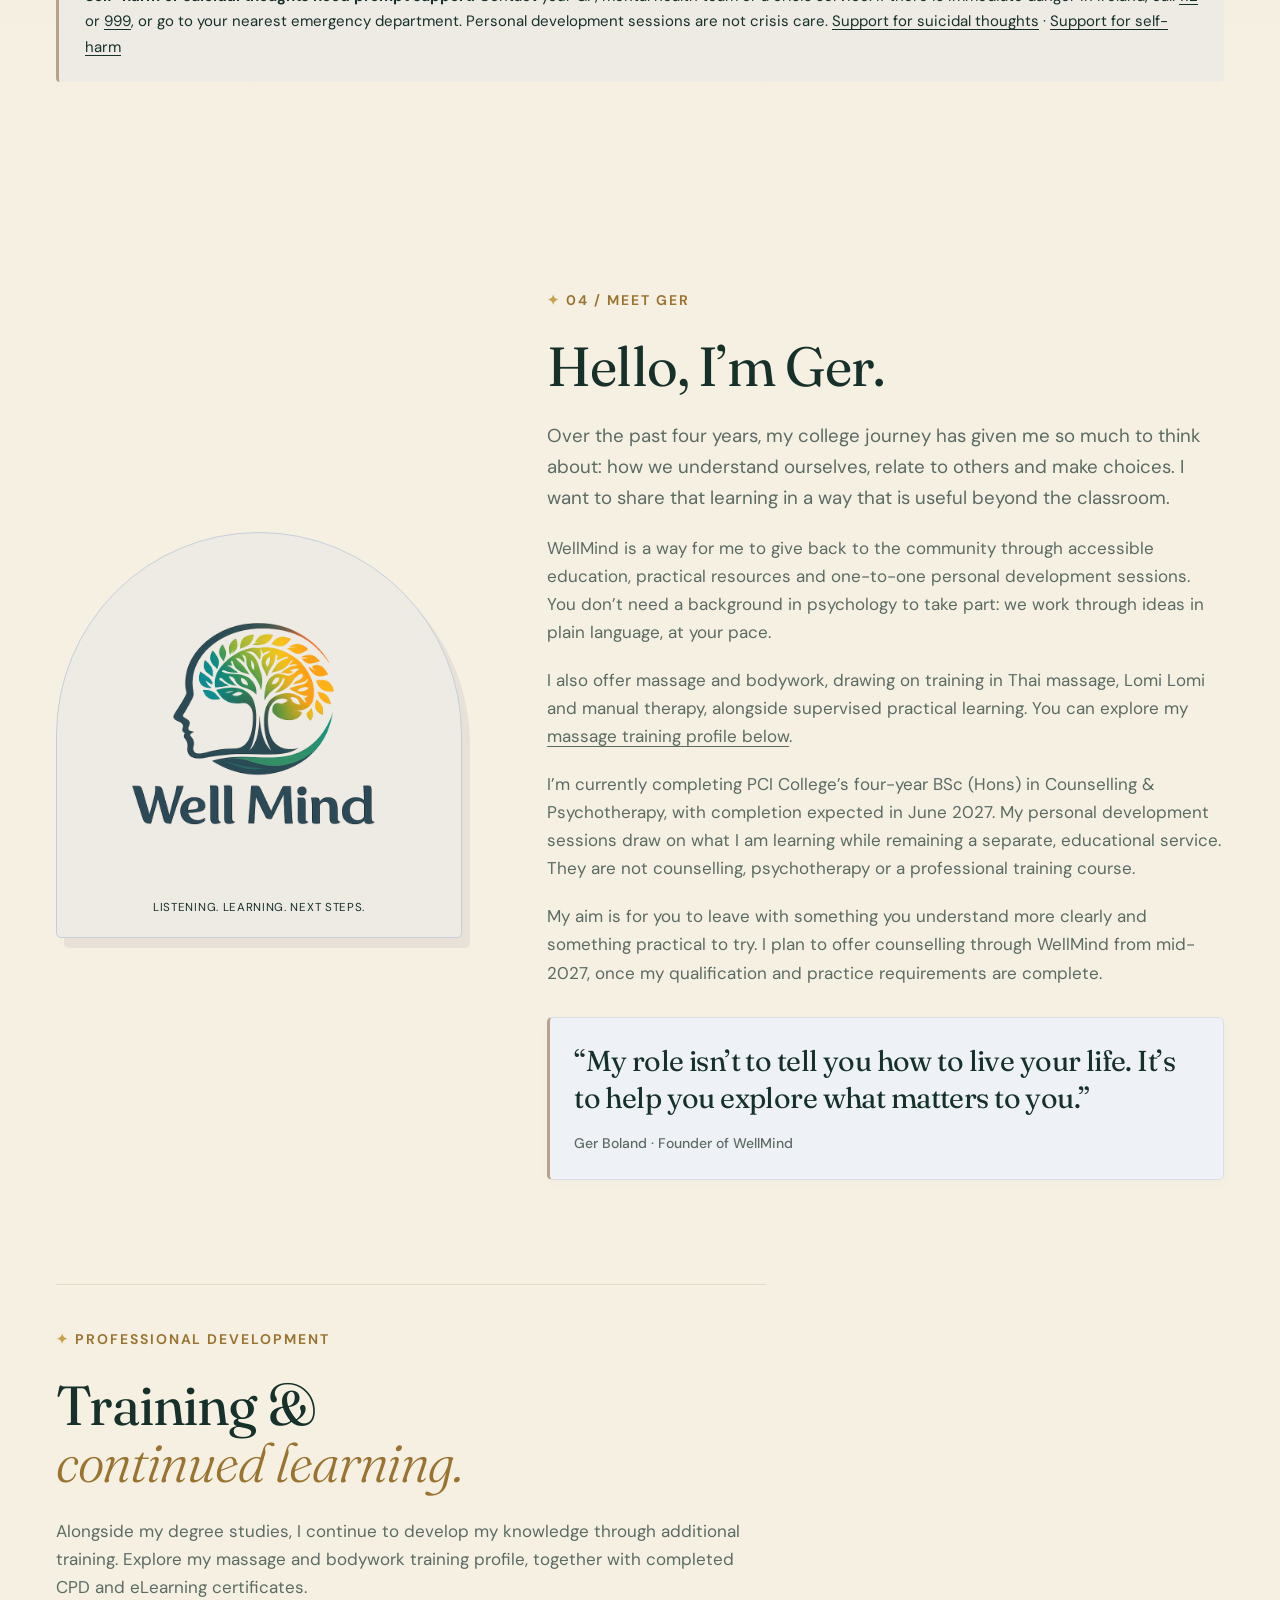
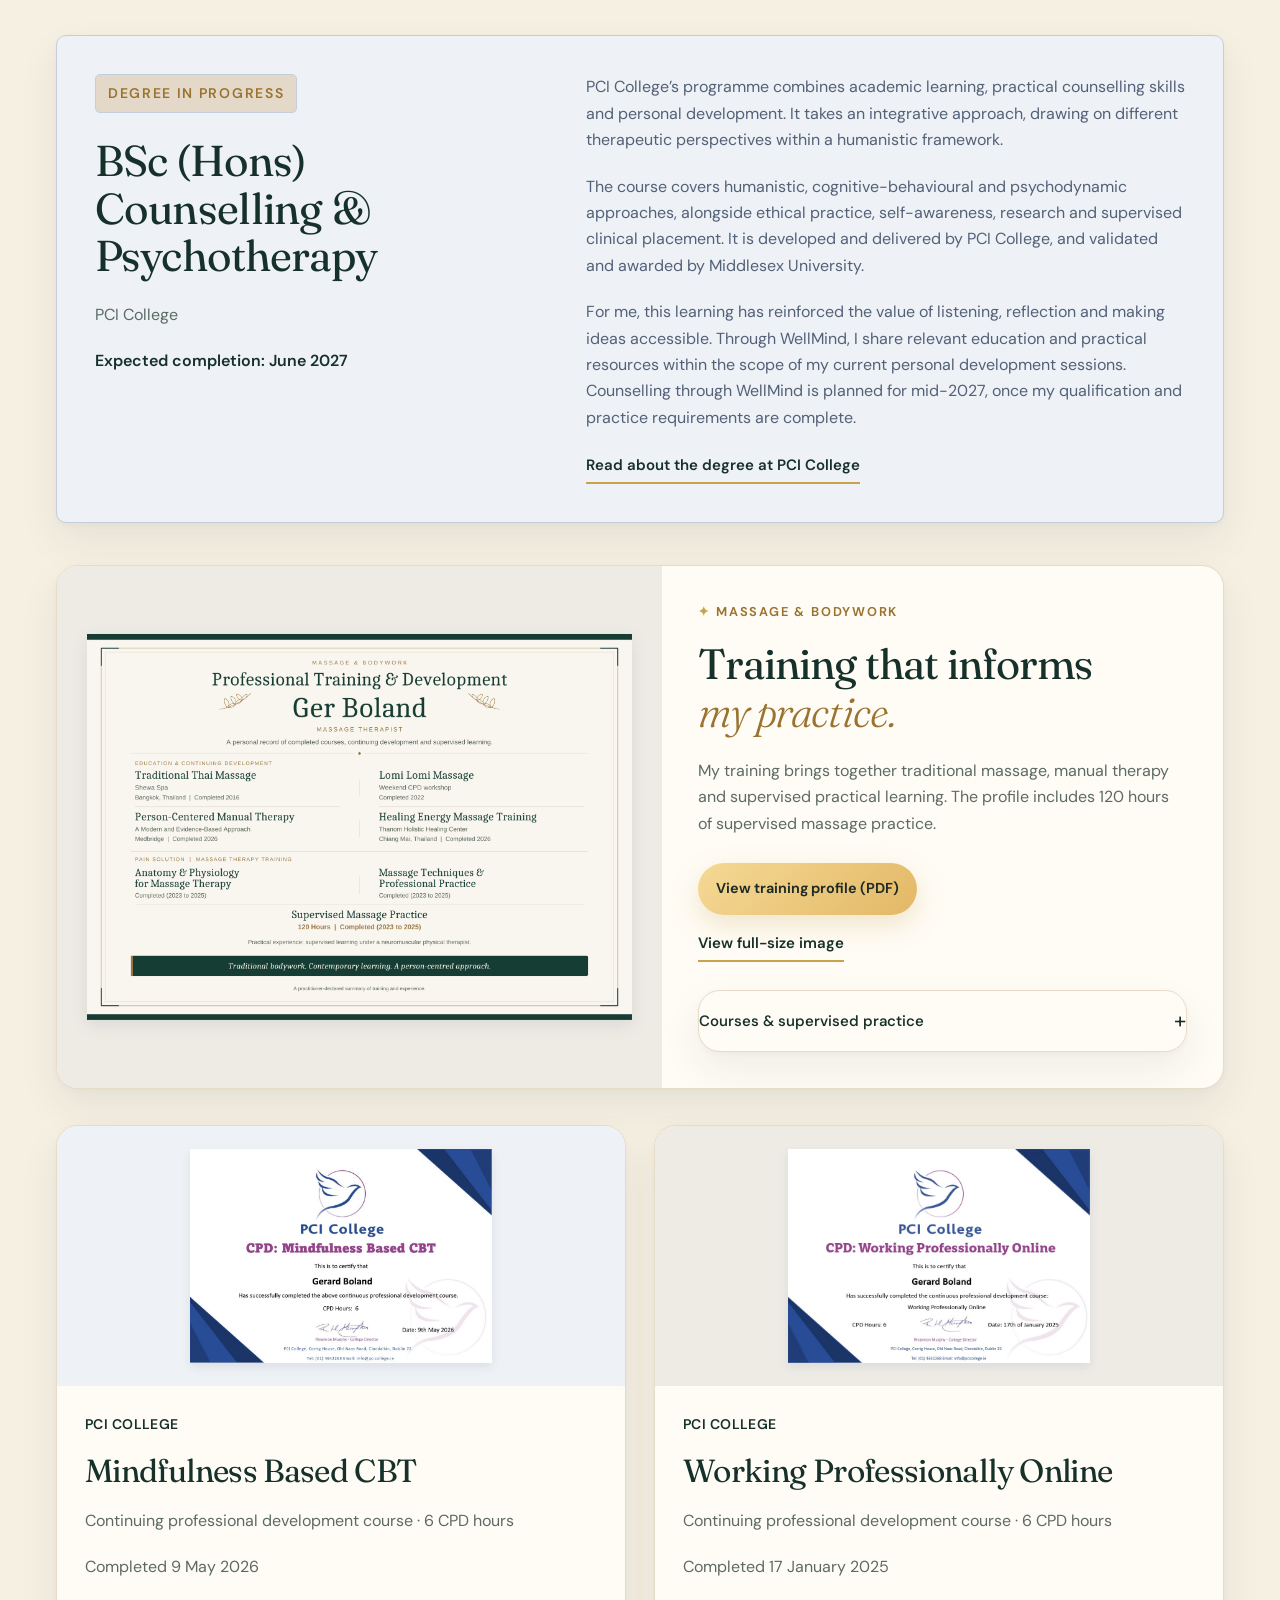
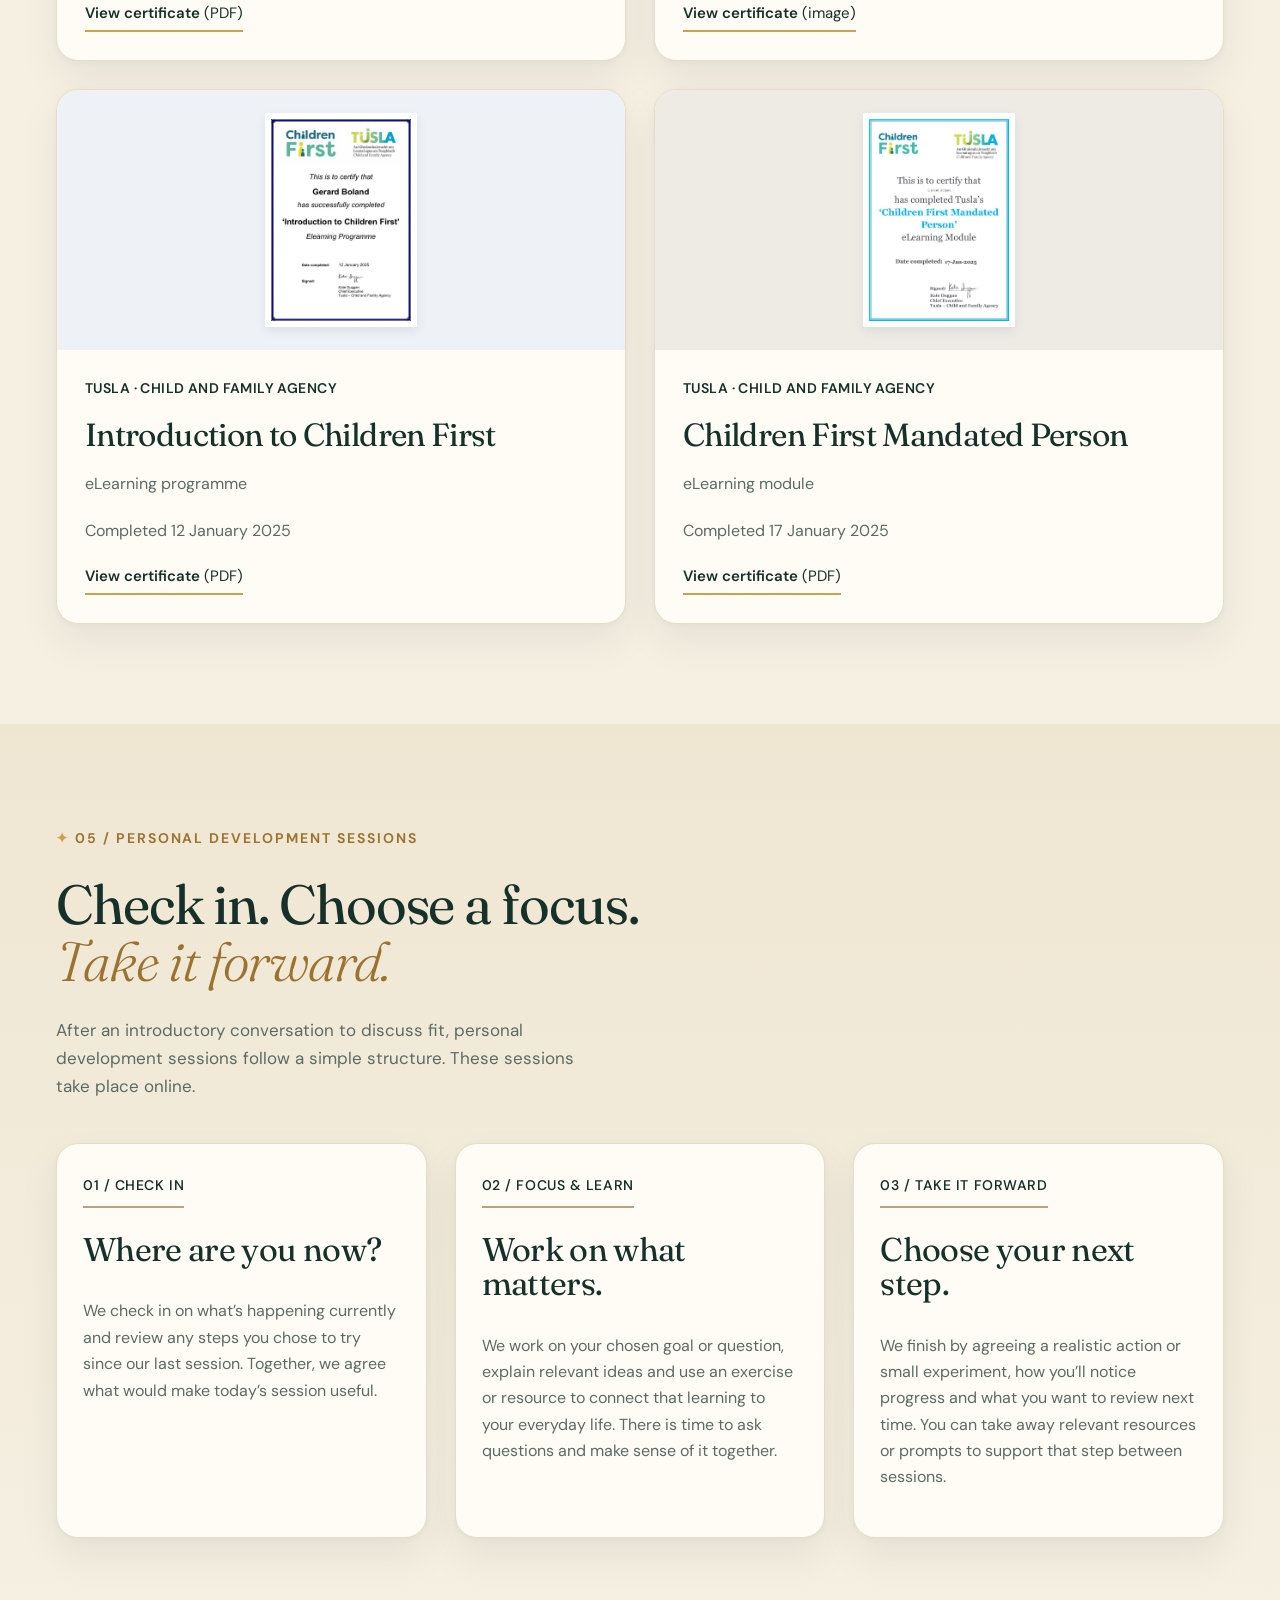
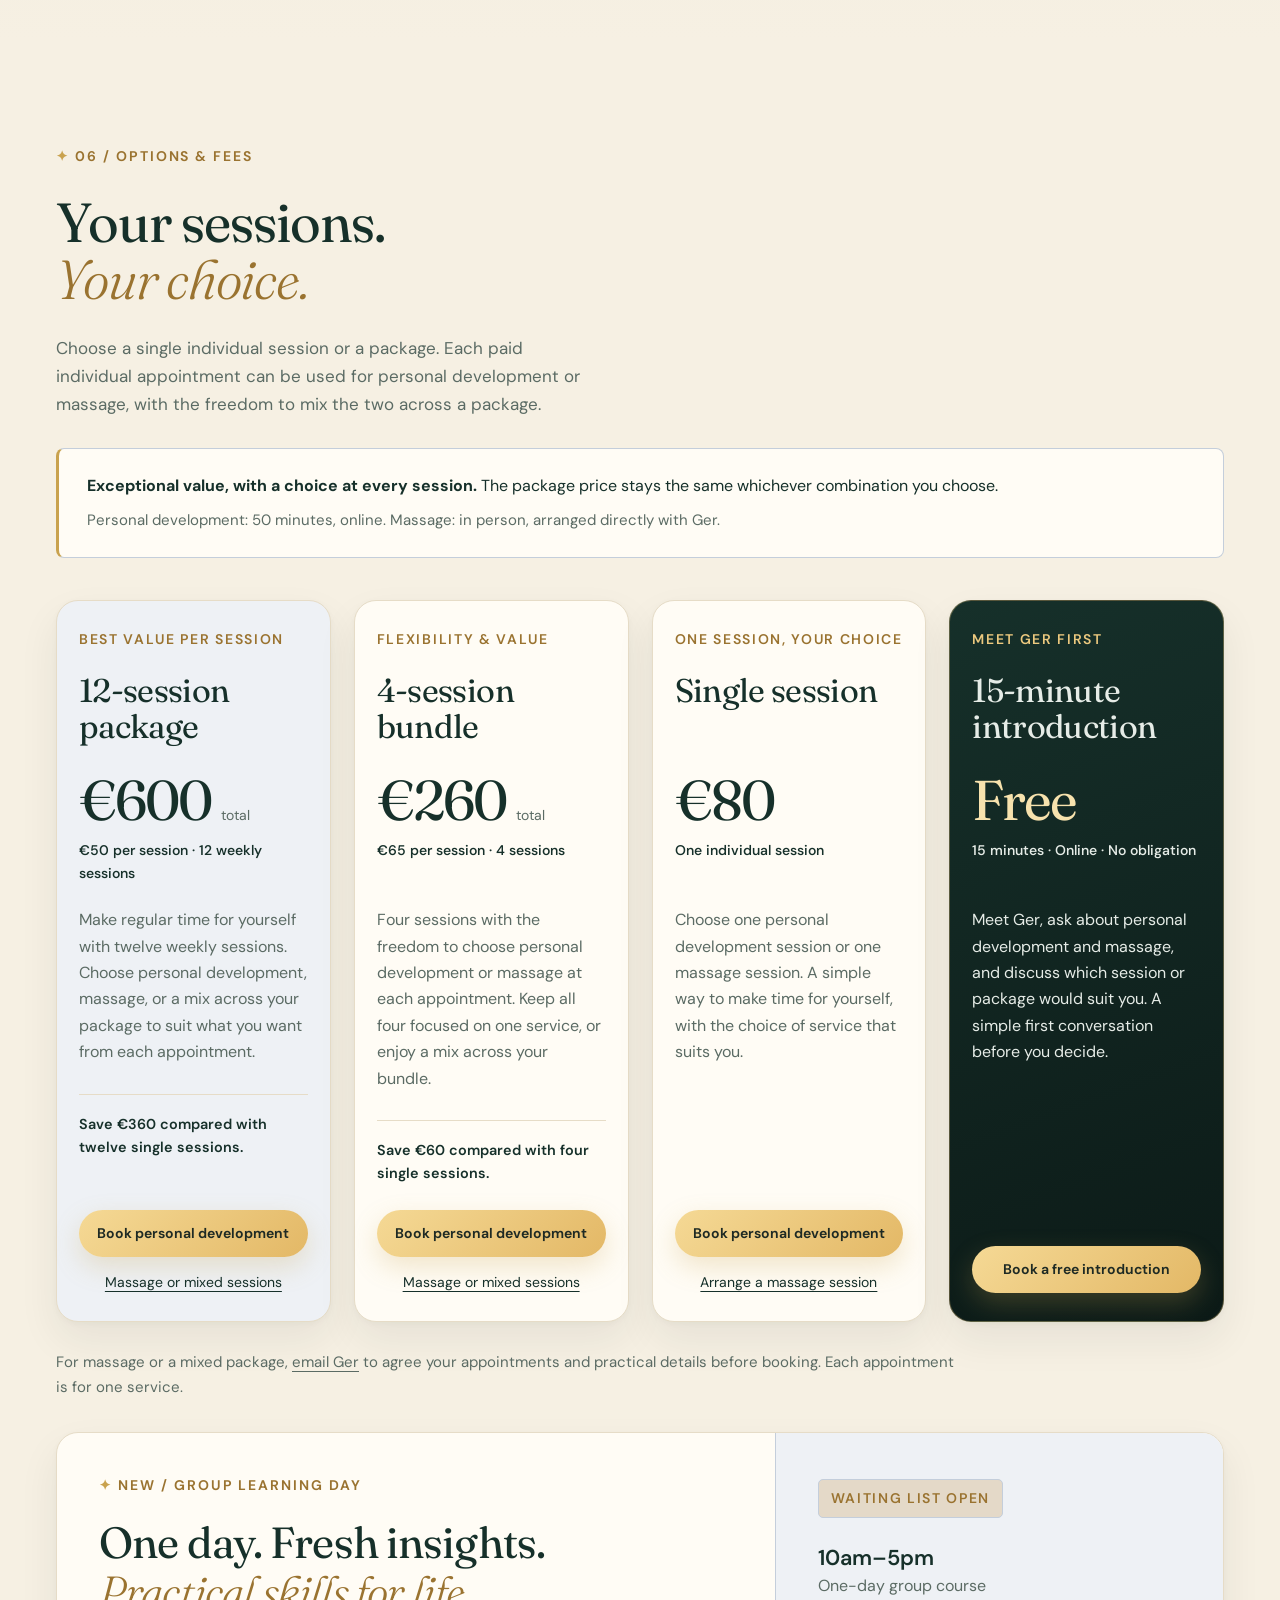
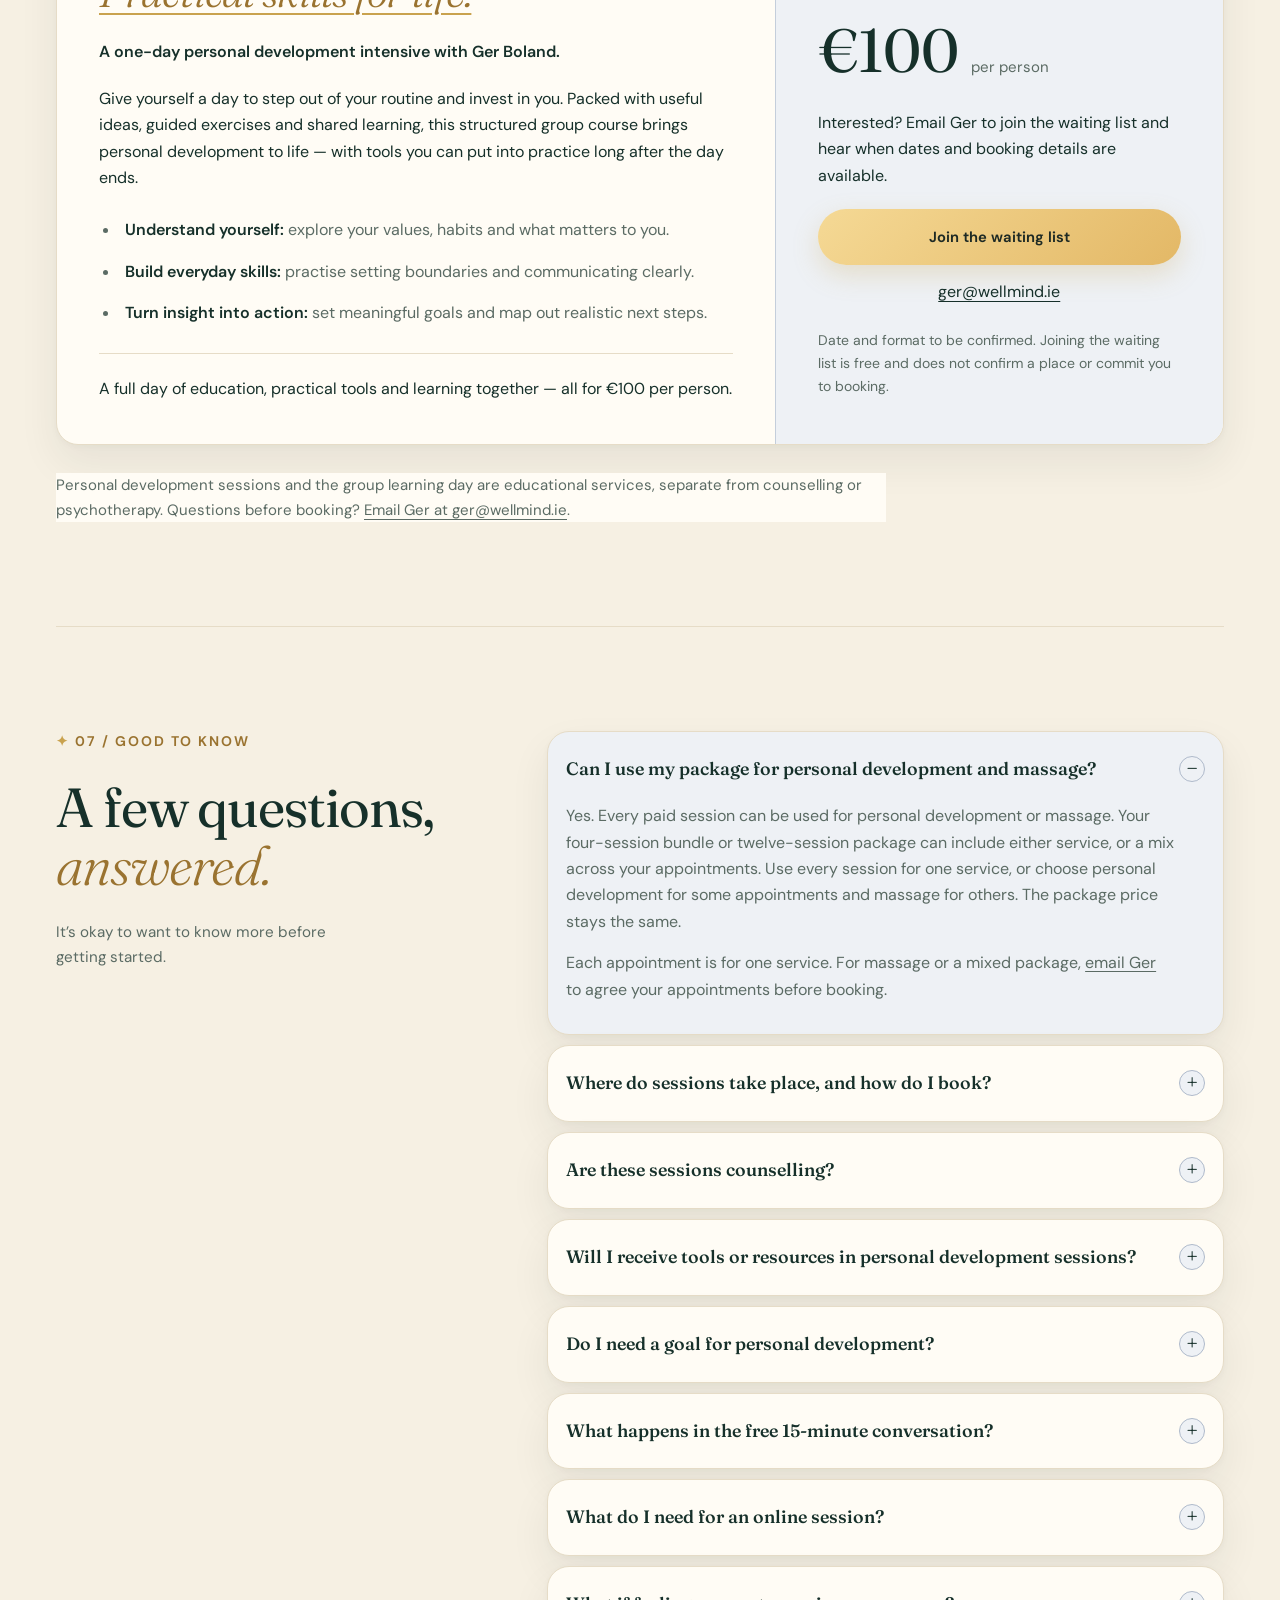
==== commit d6d4b020: "Price back to €30 (launch price) Co-Authored-By: Claude Opus 5.5 <noreply@anthropic.com> Claude-Sess" ====
--- a/index.html
+++ b/index.html
@@ -14,7 +14,7 @@
 </head>
 <body>
 <a class="skip" href="#main">Skip to content</a>
-<a class="xmas-bar" href="/gift/"><span class="xb-flake" aria-hidden="true">❄</span><span><b>Christmas gift idea:</b> give the Well Mind app — €3, with a beautiful gift card ready instantly</span><span class="xb-go">Give a gift ›</span></a>
+<a class="xmas-bar" href="/gift/"><span class="xb-flake" aria-hidden="true">❄</span><span><b>Christmas gift idea:</b> give the Well Mind app — €30, with a beautiful gift card ready instantly</span><span class="xb-go">Give a gift ›</span></a>
 <header class="header">
  <a class="brand" href="#home" aria-label="WellMind home"><span class="brand-type">WellMind<small>WITH GER BOLAND</small></span></a>
  <button class="menu-toggle" aria-expanded="false" aria-controls="navigation">Menu <span aria-hidden="true">☰</span></button>
@@ -27,7 +27,7 @@
 </section>
   <section class="section wrap app-gift" id="christmas-gift" aria-labelledby="gift-title-home">
     <div class="app-gift-inner">
-      <div><p class="eyebrow">A CHRISTMAS GIFT THAT LASTS ALL YEAR</p><h2 id="gift-title-home">Give someone<br><em>a little more calm.</em></h2><p>Buy Well Mind for someone you love. You get a beautiful gift card straight away — add their name and a message, then print it, pop it in a Christmas card, or send it by WhatsApp or email. They scan it, and the whole app opens for them.</p><div class="app-cta"><a class="button" href="https://buy.stripe.com/9B68wO8mZaEu8eP0rq1kA03">Give Well Mind — €3</a><a class="text-link" href="/gift/">How gifting works <span aria-hidden="true">↘</span></a><a class="text-link" href="/well-mind-app/">What’s in the app <span aria-hidden="true">↘</span></a></div></div>
+      <div><p class="eyebrow">A CHRISTMAS GIFT THAT LASTS ALL YEAR</p><h2 id="gift-title-home">Give someone<br><em>a little more calm.</em></h2><p>Buy Well Mind for someone you love. You get a beautiful gift card straight away — add their name and a message, then print it, pop it in a Christmas card, or send it by WhatsApp or email. They scan it, and the whole app opens for them.</p><div class="app-cta"><a class="button" href="https://buy.stripe.com/9B68wO8mZaEu8eP0rq1kA03">Give Well Mind — €30</a><a class="text-link" href="/gift/">How gifting works <span aria-hidden="true">↘</span></a><a class="text-link" href="/well-mind-app/">What’s in the app <span aria-hidden="true">↘</span></a></div></div>
       <a class="giftcard sample" href="/gift/" aria-label="See how the Well Mind gift card works"><div class="gc-stars"></div><img class="gc-logo" src="/app/assets/icon-192.png" alt=""><p class="gc-kicker">A GIFT FOR YOU</p><p class="gc-to">For Aoife</p><p class="gc-title">Well Mind</p><p class="gc-msg">“Wishing you calmer days and a kinder year ahead.”</p><p class="gc-from">With love, Sarah ✦</p><div class="gc-qr"></div></a>
     </div>
   </section>
@@ -41,7 +41,7 @@
  </div>
  <p class="session-choice-note">Use every session for the same service, or choose personal development for some appointments and massage for others. <a href="#options">See the packages and fees.</a></p>
 </section>
-<section class="journal-teaser wrap" aria-labelledby="journal-teaser-title"><div><p class="eyebrow">THE WELL MIND APP / BY GER BOLAND</p><h2 id="journal-teaser-title">Stop reacting.<br><em>Start understanding yourself.</em></h2><p>Feel calmer, make better choices and get on better with the people around you — at home, at your own pace. Two minutes morning and evening, with 25 chapters across Everyday Wellbeing and Understanding Yourself. Start free; unlock everything for €3.</p><a class="button" href="/well-mind-app/">Discover the app</a><a class="gift-strip" href="/gift/"><svg class="gift-ic" aria-hidden="true" viewBox="0 0 24 24"><g fill="none" stroke="currentColor" stroke-width="1.6" stroke-linecap="round" stroke-linejoin="round"><rect x="3" y="9" width="18" height="12" rx="1.5"/><path d="M2 9h20v3H2zM12 9v12M12 9c-1.5-3-6-4-6-1.5S10 9 12 9zM12 9c1.5-3 6-4 6-1.5S14 9 12 9z"/></g></svg><span><b>Give it as a Christmas gift</b><small>€3 · a beautiful gift card to print or send, ready instantly</small></span><span class="go" aria-hidden="true">›</span></a></div><a class="teaser-covers teaser-phones" href="/well-mind-app/" aria-label="Discover the Well Mind app"><img src="/assets/app/home.webp" alt="The Well Mind app home screen" width="520" height="1040" loading="lazy"><img src="/assets/app/morning.webp" alt="The morning check-in in the Well Mind app" width="520" height="1040" loading="lazy"></a></section>
+<section class="journal-teaser wrap" aria-labelledby="journal-teaser-title"><div><p class="eyebrow">THE WELL MIND APP / BY GER BOLAND</p><h2 id="journal-teaser-title">Stop reacting.<br><em>Start understanding yourself.</em></h2><p>Feel calmer, make better choices and get on better with the people around you — at home, at your own pace. Two minutes morning and evening, with 25 chapters across Everyday Wellbeing and Understanding Yourself. Start free; unlock everything for €30 (launch price).</p><a class="button" href="/well-mind-app/">Discover the app</a><a class="gift-strip" href="/gift/"><svg class="gift-ic" aria-hidden="true" viewBox="0 0 24 24"><g fill="none" stroke="currentColor" stroke-width="1.6" stroke-linecap="round" stroke-linejoin="round"><rect x="3" y="9" width="18" height="12" rx="1.5"/><path d="M2 9h20v3H2zM12 9v12M12 9c-1.5-3-6-4-6-1.5S10 9 12 9zM12 9c1.5-3 6-4 6-1.5S14 9 12 9z"/></g></svg><span><b>Give it as a Christmas gift</b><small>€30 · a beautiful gift card to print or send, ready instantly</small></span><span class="go" aria-hidden="true">›</span></a></div><a class="teaser-covers teaser-phones" href="/well-mind-app/" aria-label="Discover the Well Mind app"><img src="/assets/app/home.webp" alt="The Well Mind app home screen" width="520" height="1040" loading="lazy"><img src="/assets/app/morning.webp" alt="The morning check-in in the Well Mind app" width="520" height="1040" loading="lazy"></a></section>
 <section class="section wrap" id="personal-development">
  <div class="section-intro"><p class="eyebrow">01 / PERSONAL DEVELOPMENT</p><h2>You don’t need to have<br><em>it all figured out.</em></h2><p>In an online personal development session, you might have a clear goal or need help choosing a starting point. Together, we’ll agree a focus and what you would like to take away.</p></div>
  <div class="topic-grid">
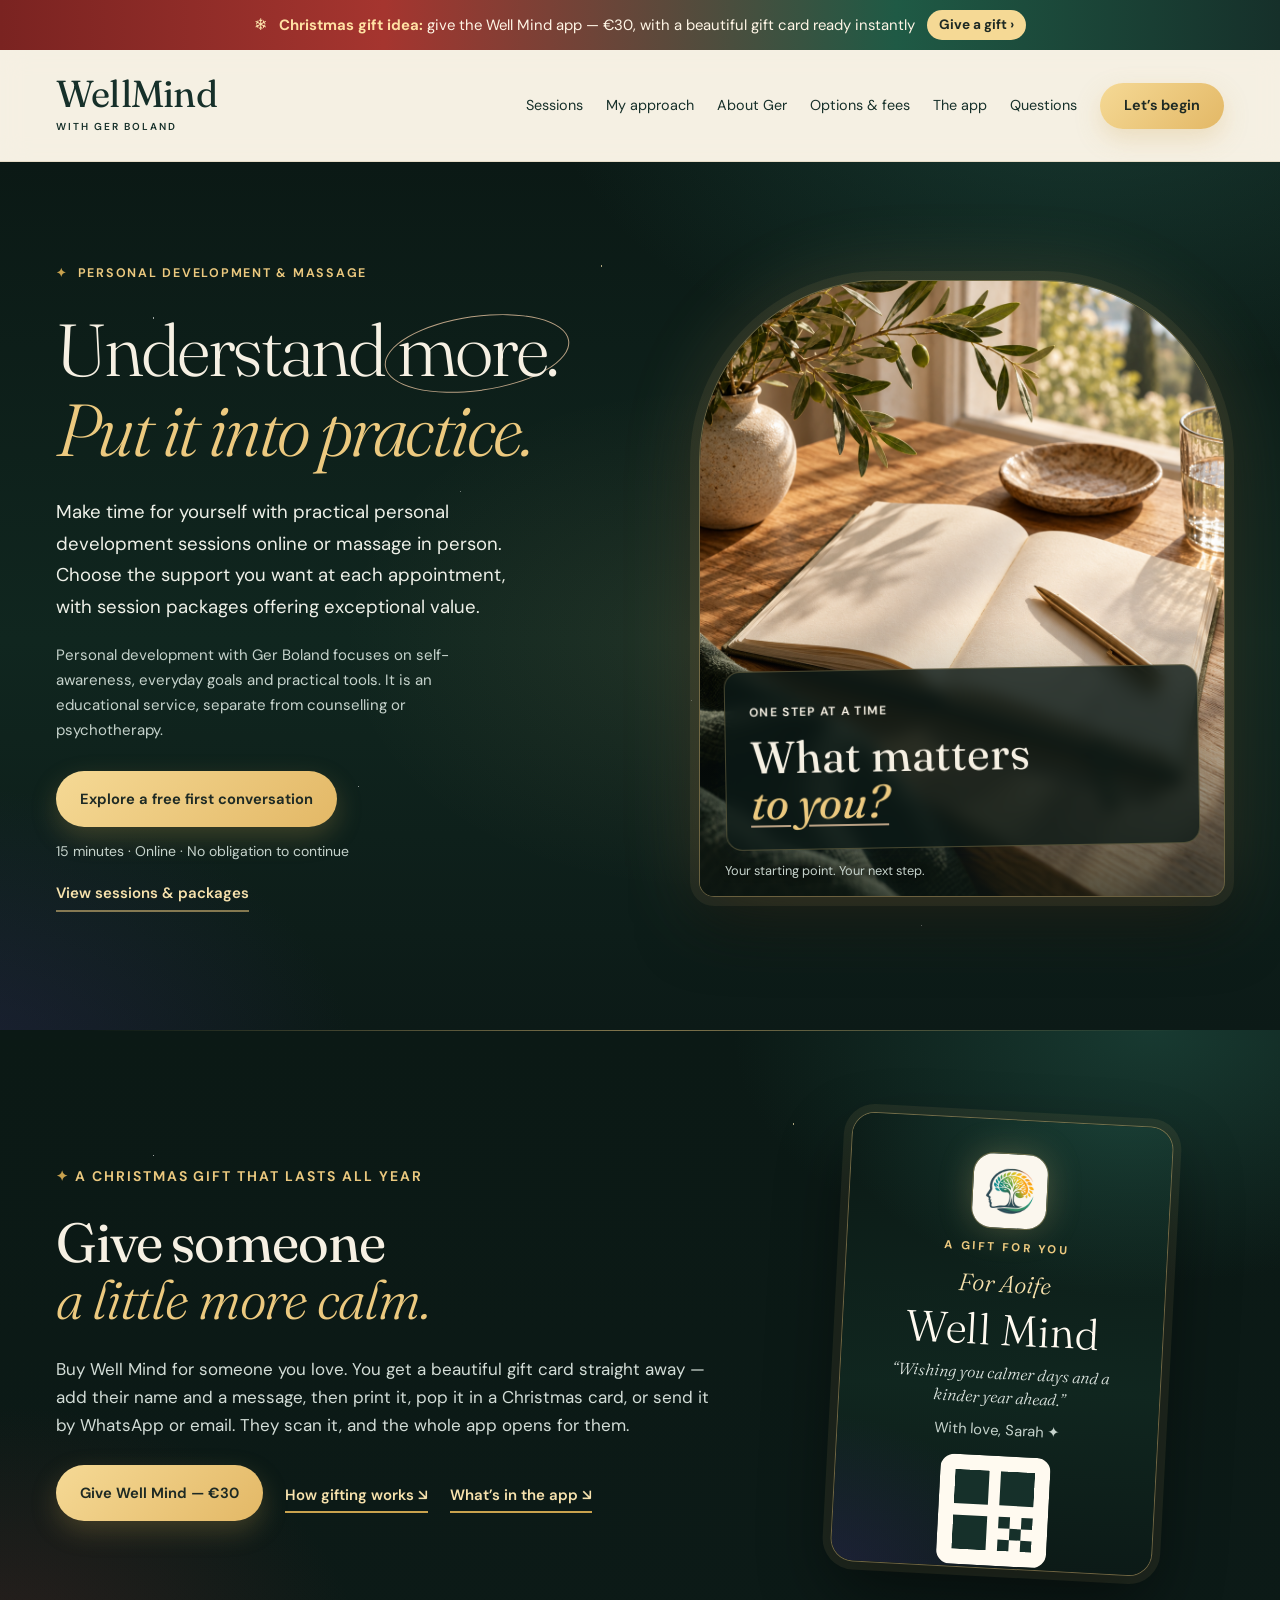
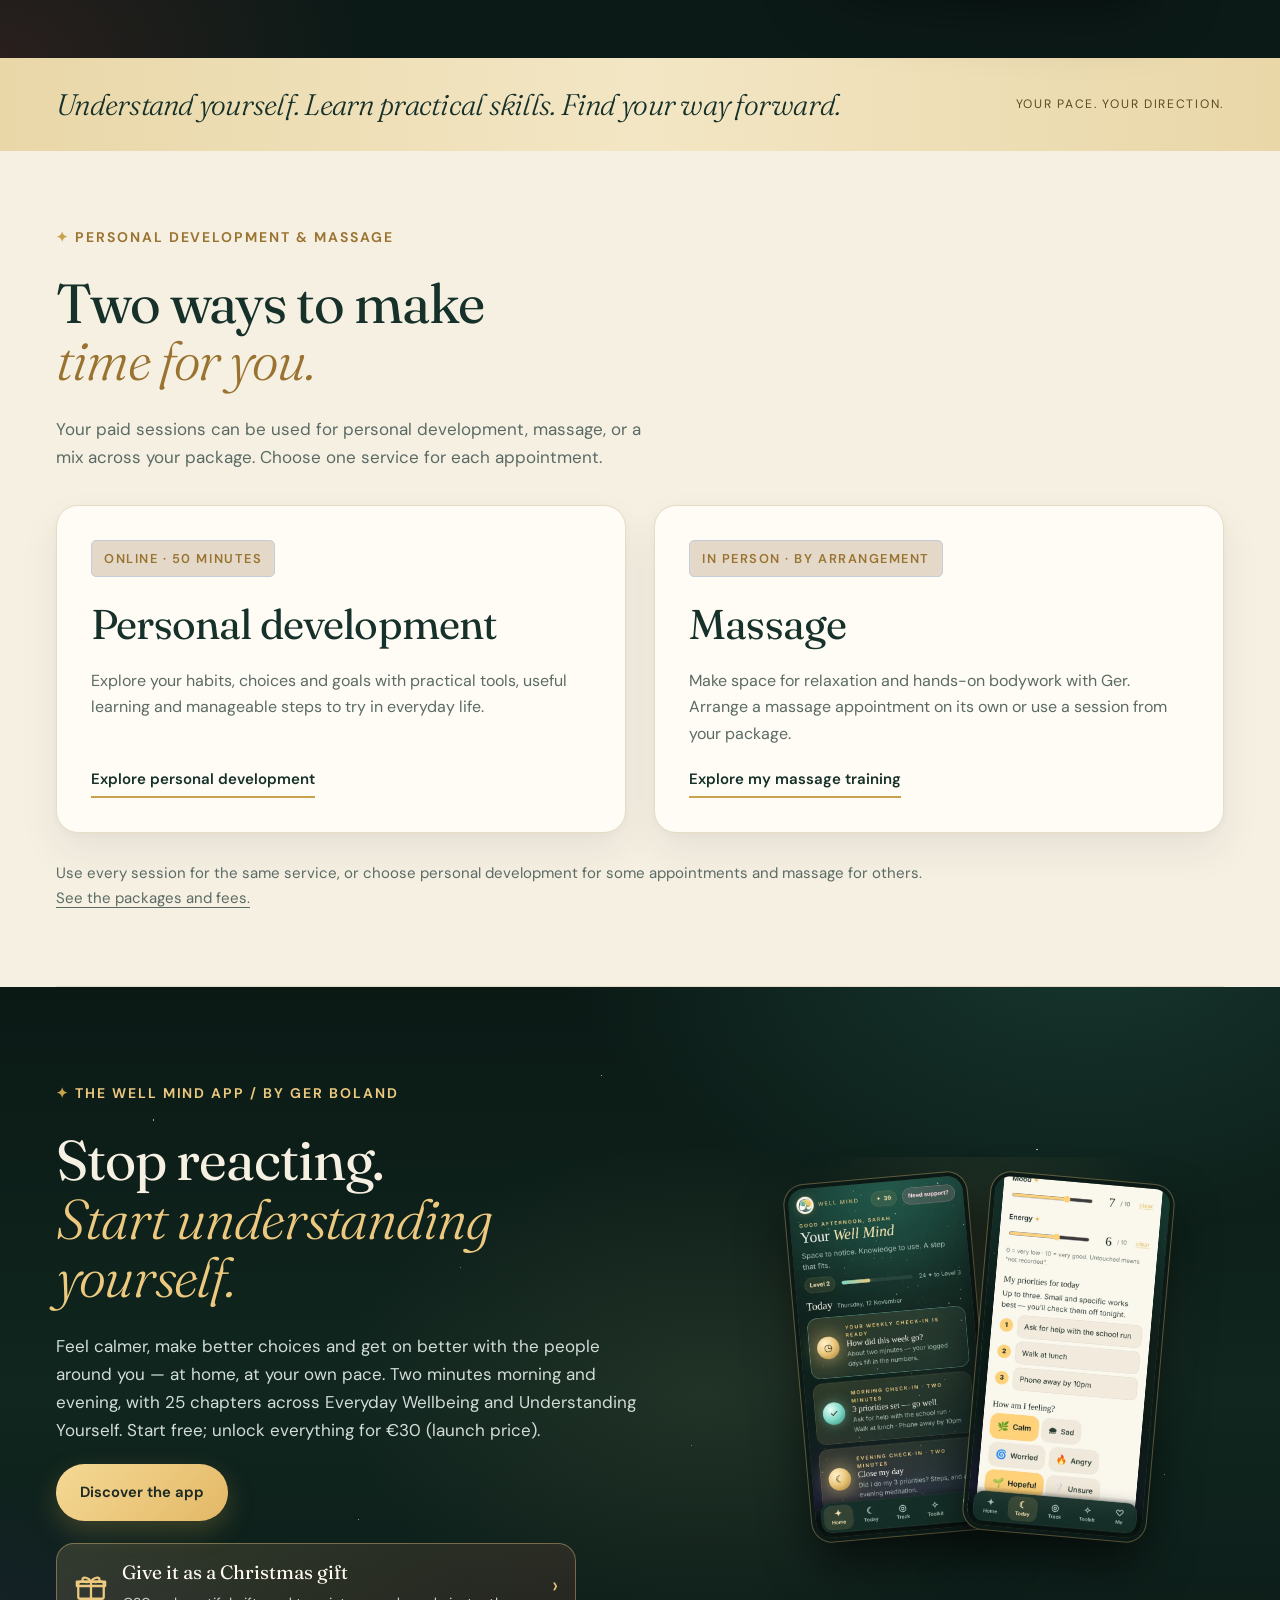
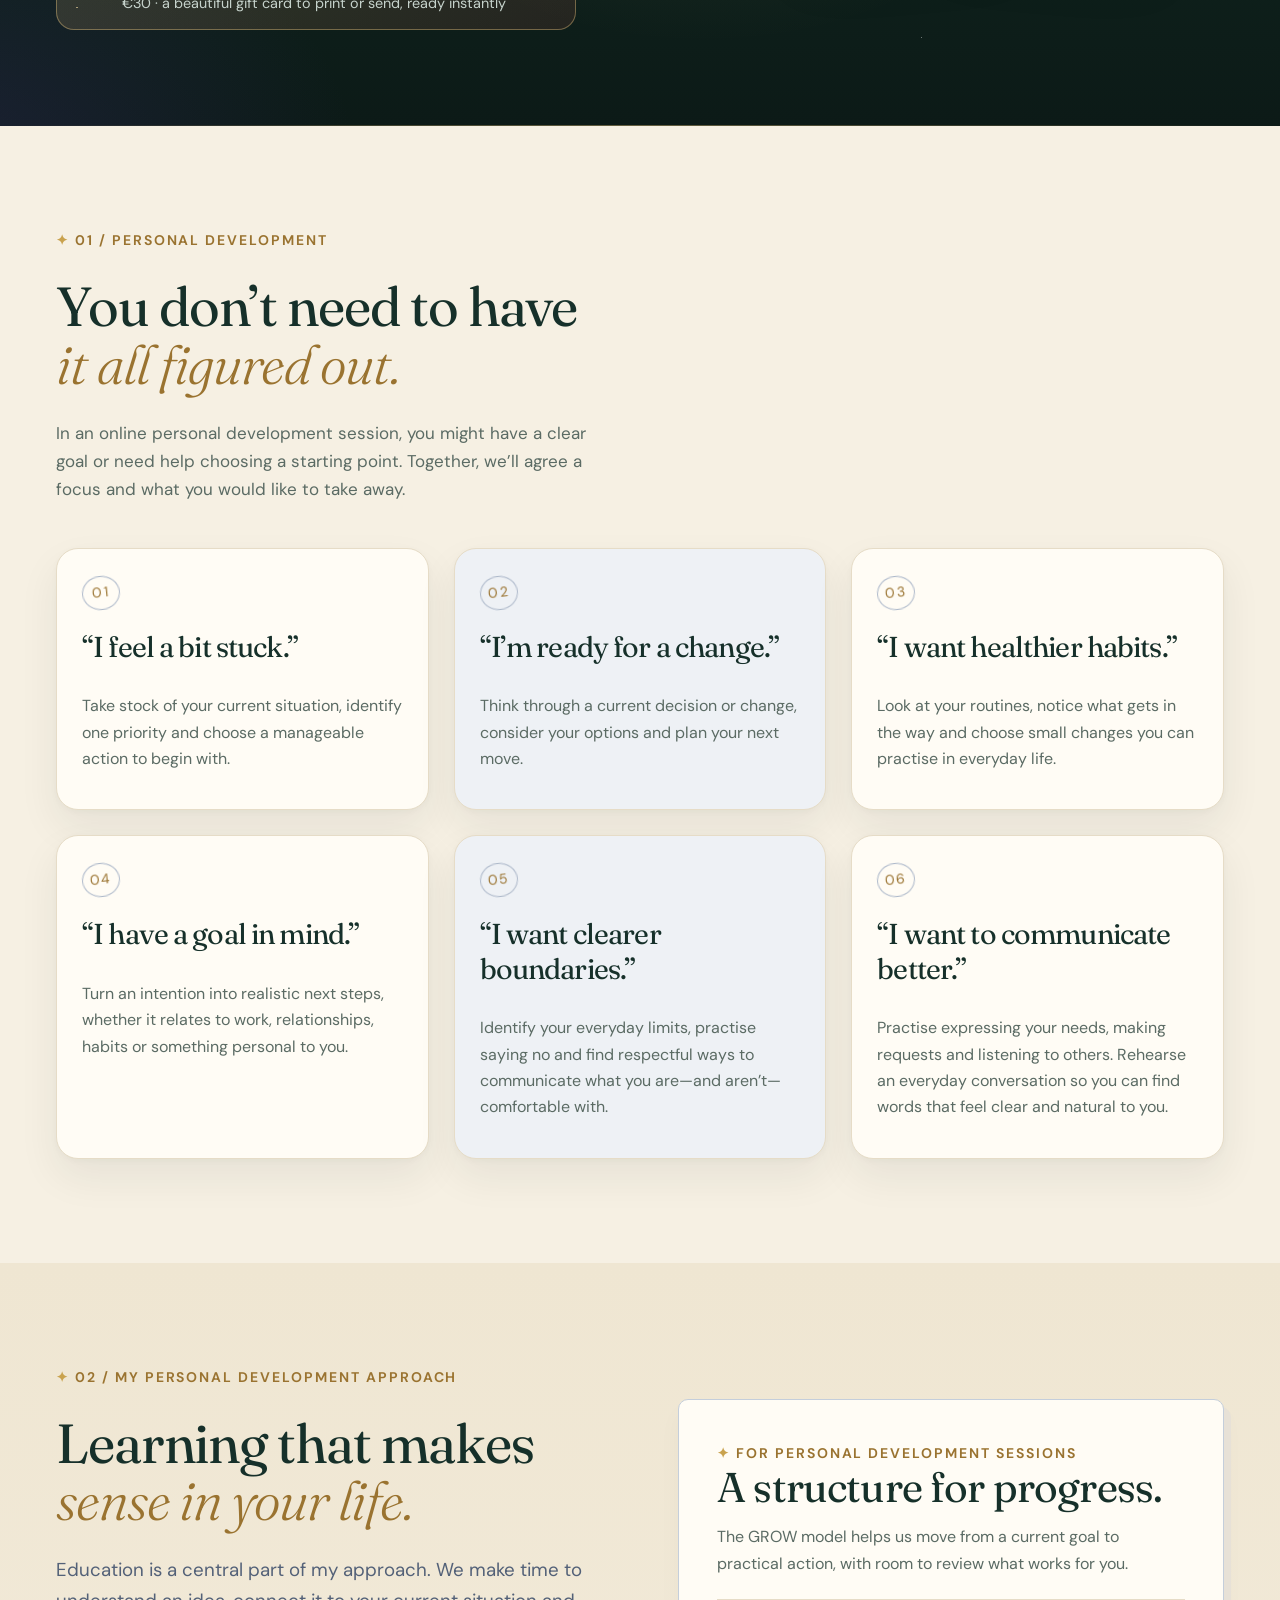
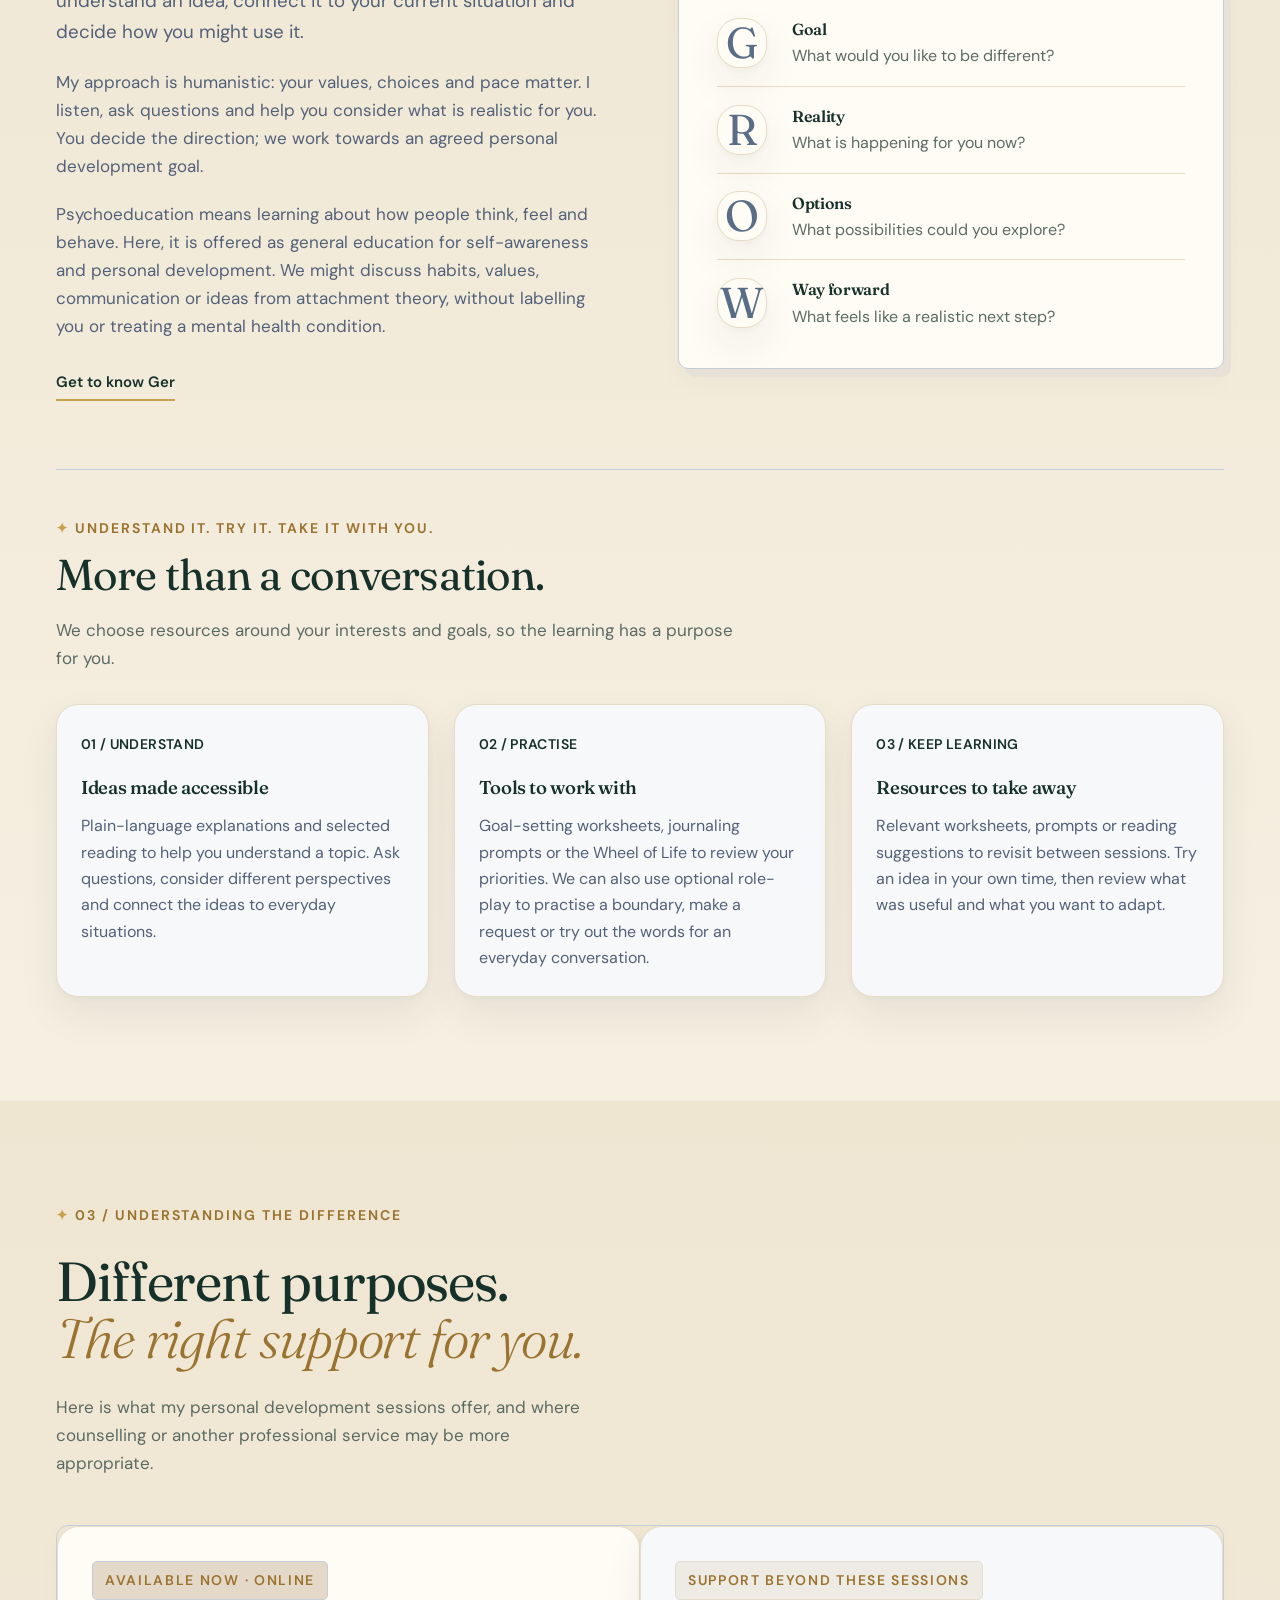
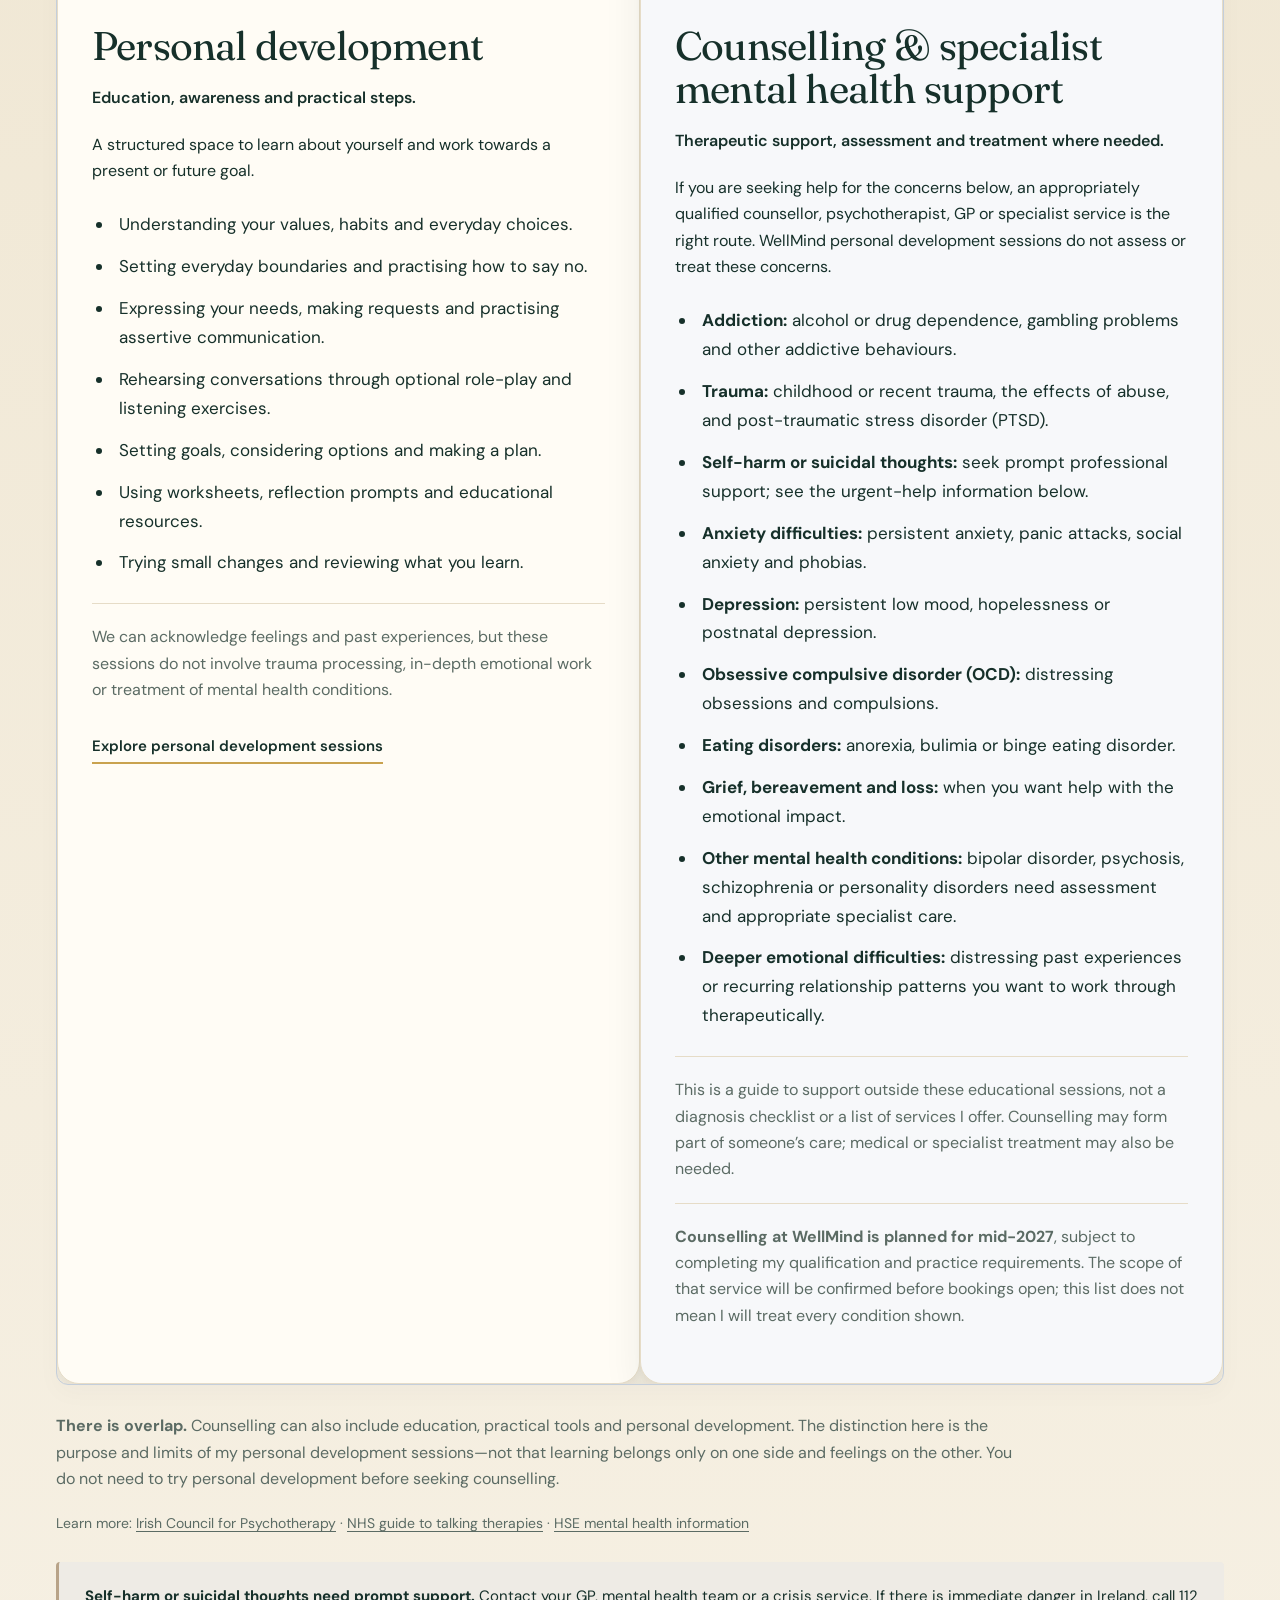
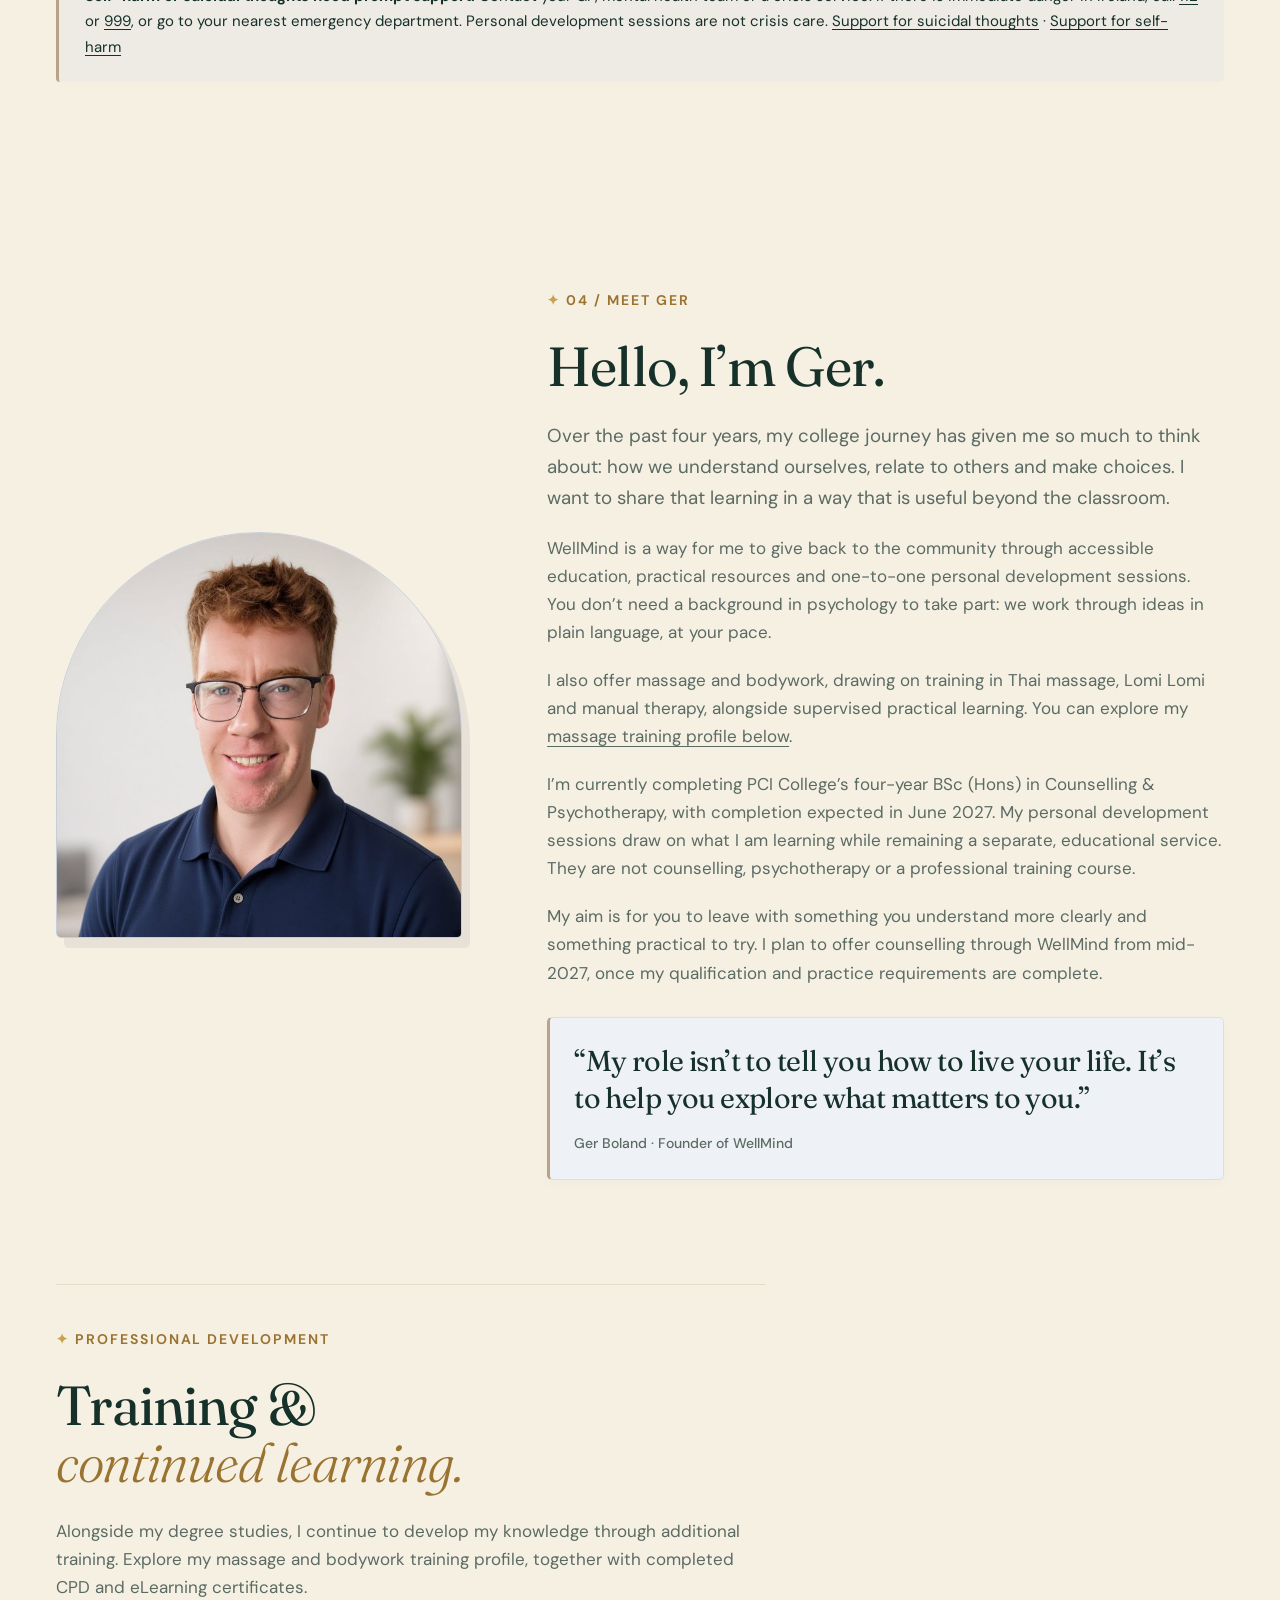
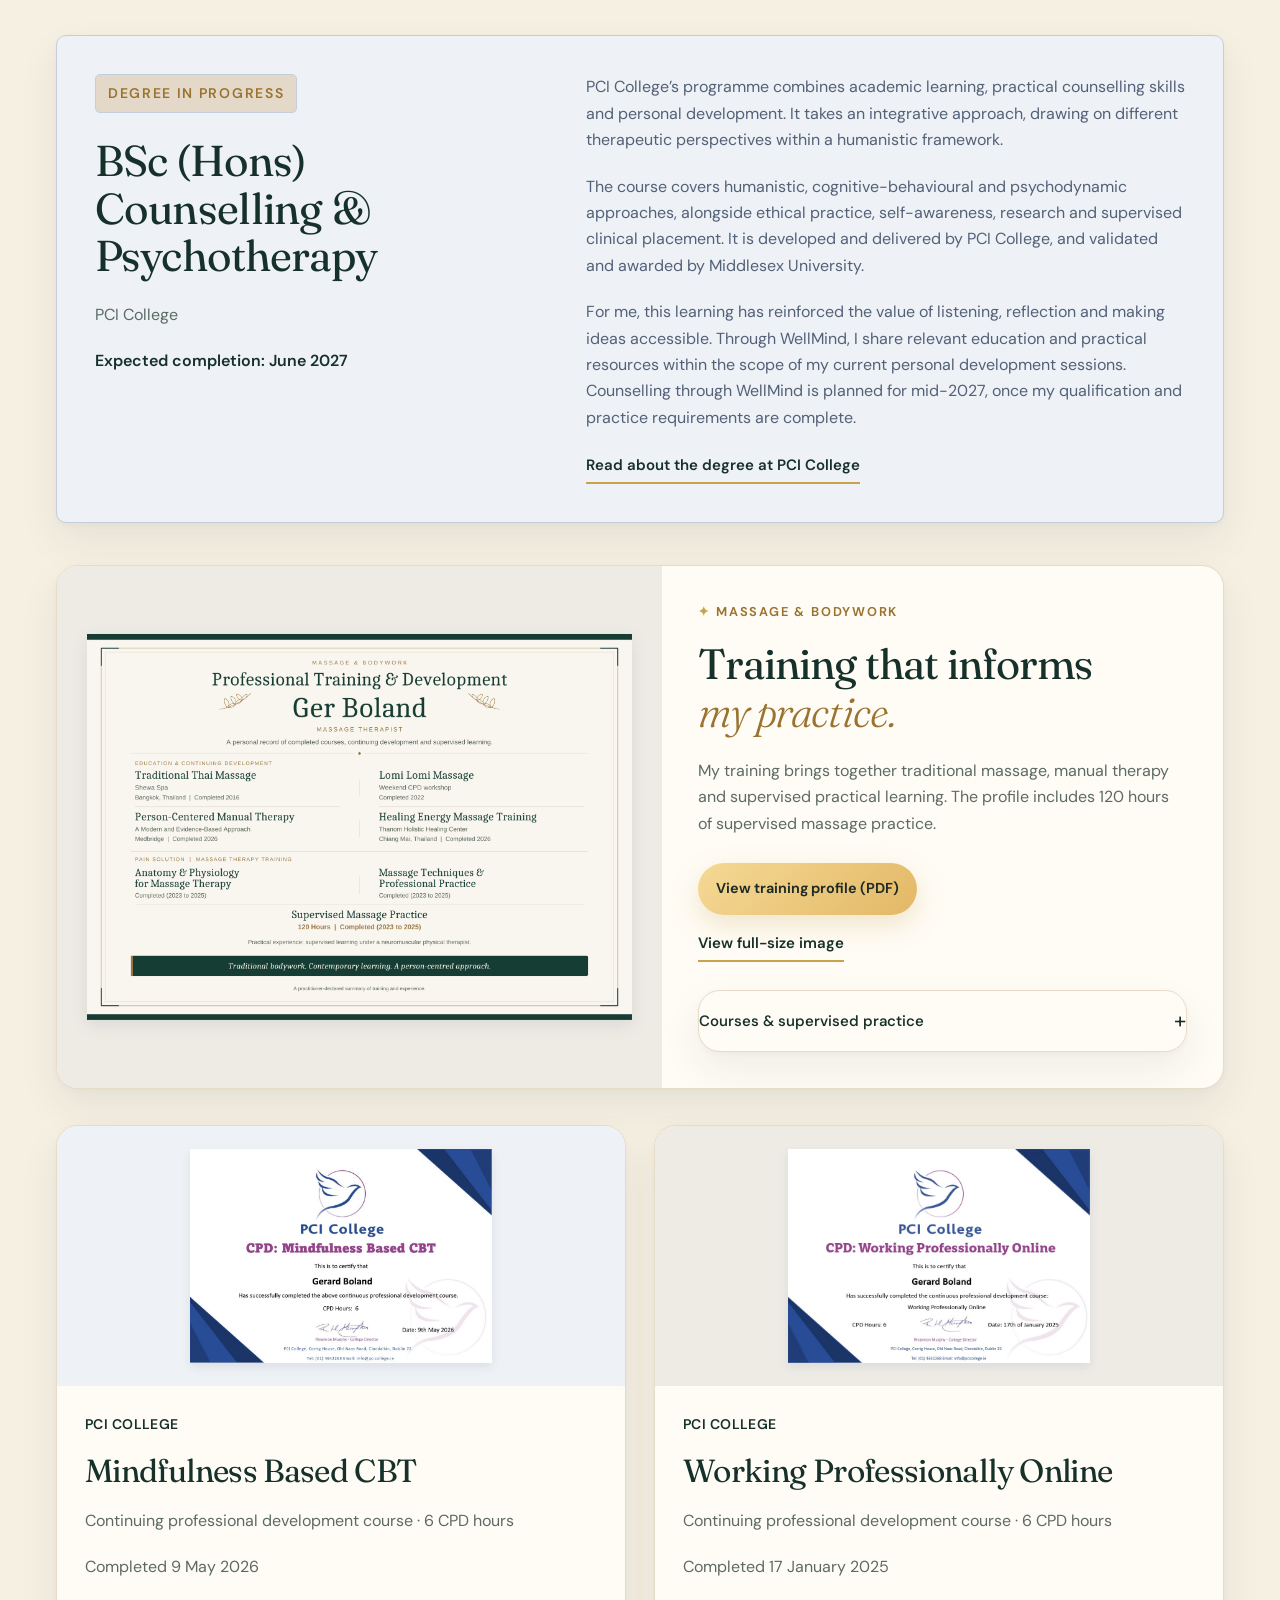
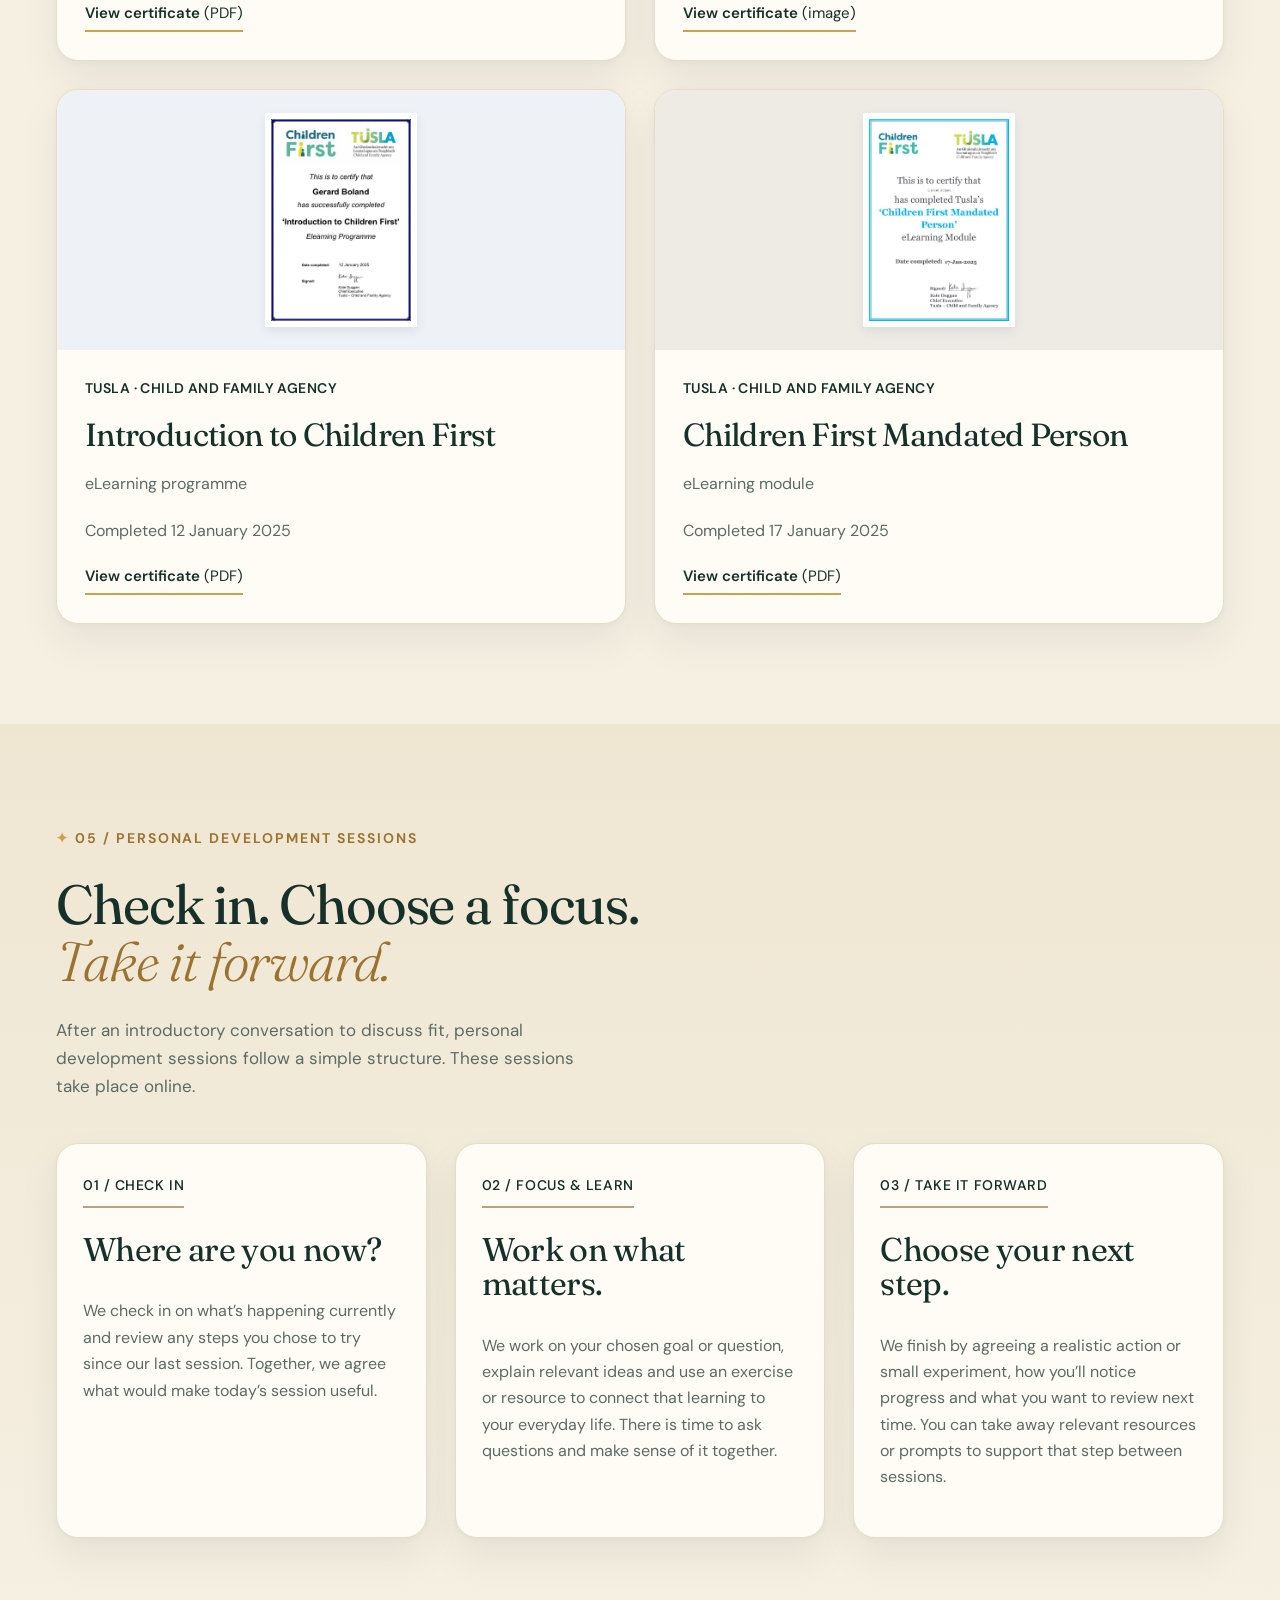
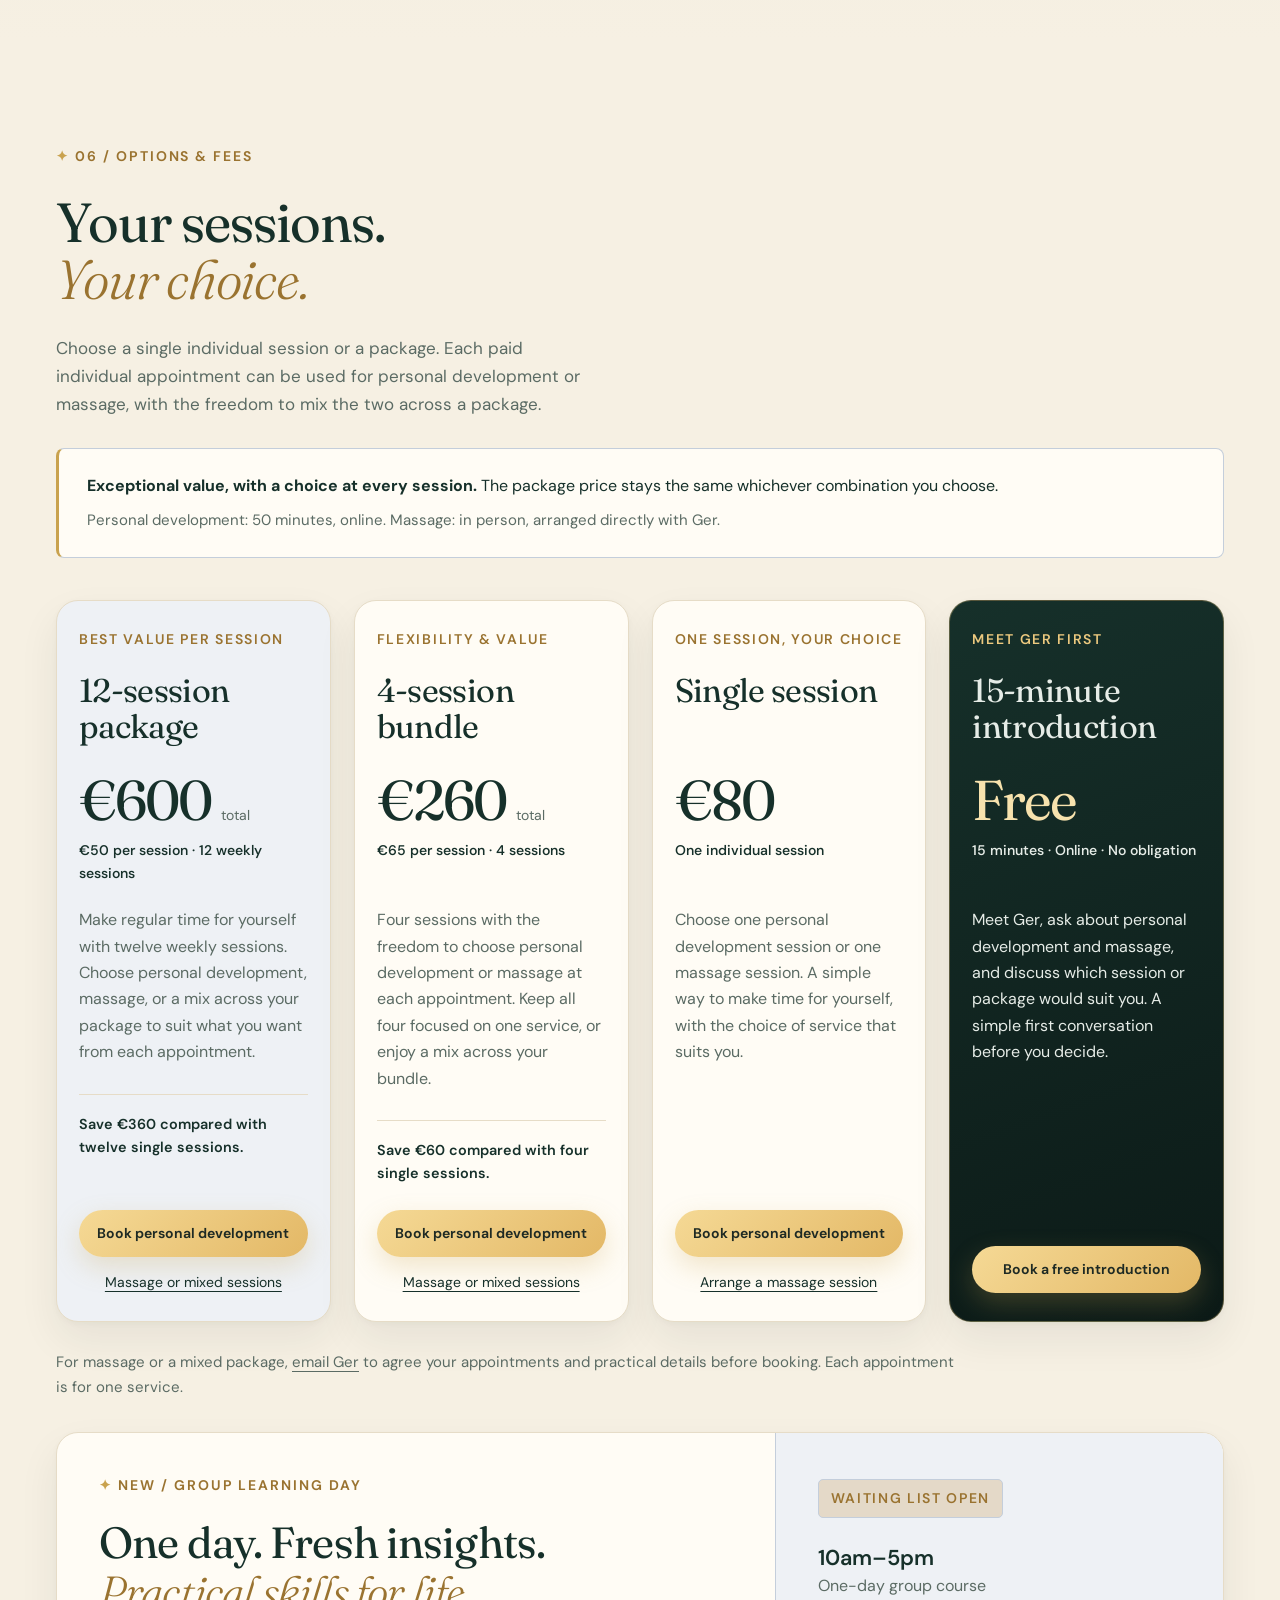
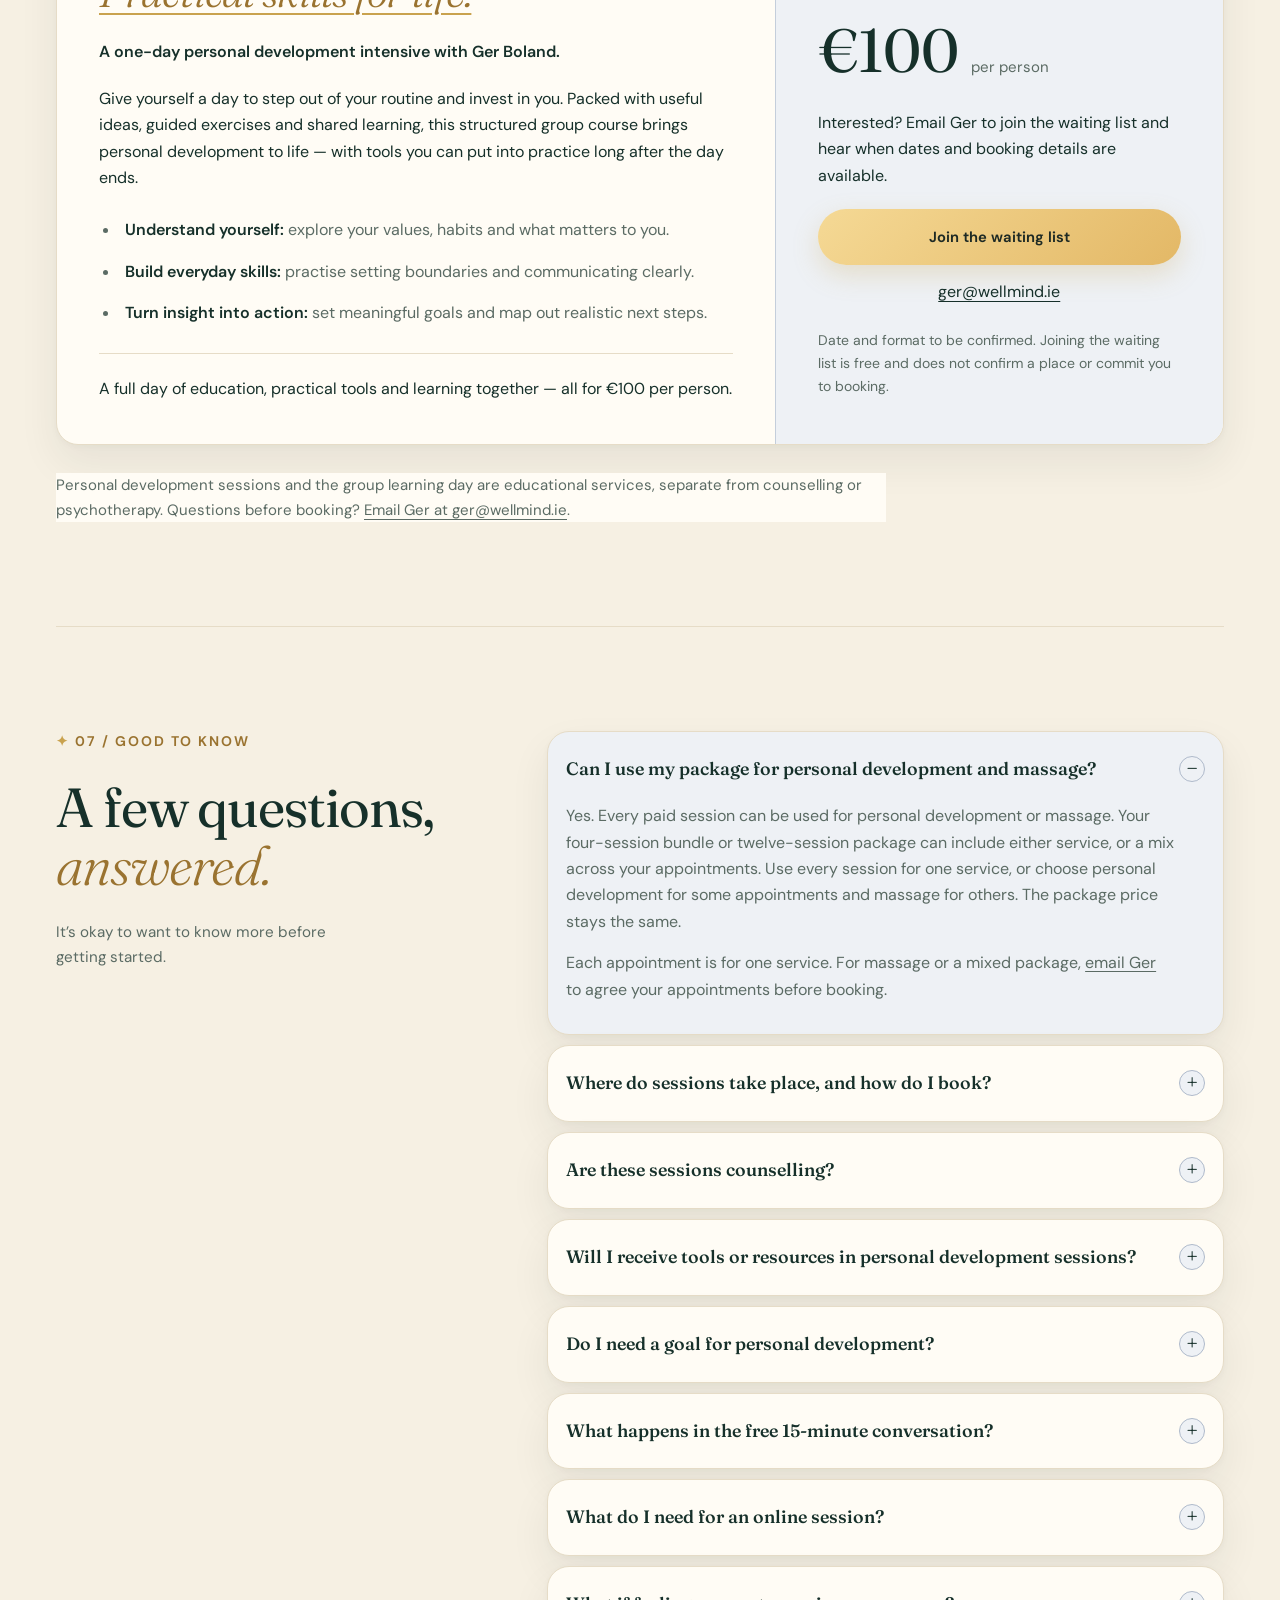
==== commit a34b4196: "Add Ger's photo to About section and article byline Co-Authored-By: Claude Opus 5.5 <noreply@anthrop" ====
--- a/index.html
+++ b/index.html
@@ -2,8 +2,10 @@
 <html lang="en">
 <head>
   <meta charset="utf-8"><meta name="viewport" content="width=device-width, initial-scale=1">
-  <title>WellMind | Personal Development &amp; Massage with Ger Boland</title>
-  <meta name="description" content="Online personal development and in-person massage with Ger Boland. Choose either service across your session package, with packages from €50 per session and a free 15-minute introduction.">
+  <title>Well Mind app &amp; personal development with Ger Boland | WellMind</title>
+  <link rel="canonical" href="https://www.wellmind.ie/">
+  <meta property="og:type" content="website"><meta property="og:site_name" content="Well Mind"><meta property="og:url" content="https://www.wellmind.ie/"><meta property="og:title" content="Well Mind app &amp; personal development with Ger Boland | WellMind"><meta property="og:description" content="The Well Mind app by Ger Boland: a journaling, mood and self-care app you can start free. Plus online personal development and massage sessions in Ireland."><meta property="og:image" content="https://www.wellmind.ie/assets/og-wellmind.jpg"><meta property="og:image:width" content="1200"><meta property="og:image:height" content="630"><meta name="twitter:card" content="summary_large_image">
+  <meta name="description" content="The Well Mind app by Ger Boland: a journaling, mood and self-care app you can start free. Plus online personal development and massage sessions in Ireland.">
   <meta name="theme-color" content="#0c1a17">
   <link rel="icon" href="assets/wellmind-logo.png" type="image/png">
   <link rel="stylesheet" href="style.css">
@@ -11,10 +13,13 @@
   <link rel="stylesheet" href="sessions.css">
   <link rel="stylesheet" href="theme.css">
   <link rel="stylesheet" href="gift/gift.css">
+<!-- GoatCounter: cookie-free, no personal data -->
+<script>window.goatcounter={path:function(p){return p.split('?')[0]}};window.wmEv=function(n){var t=0,f=function(){if(window.goatcounter&&window.goatcounter.count){window.goatcounter.count({path:n,title:n,event:true})}else if(t++<40){setTimeout(f,250)}};f()};(function(){var q=location.search+location.hash;if(/unlock[=\/]LIFE-/.test(q))wmEv('purchase-app');else if(/unlock[=\/]GIFT-/.test(q))wmEv('gift-opened');if(/\/gift\/card-/.test(location.pathname)&&/order=/.test(location.search))wmEv('purchase-gift')})()</script>
+<script data-goatcounter="https://wellmind.goatcounter.com/count" async src="//gc.zgo.at/count.js"></script>
 </head>
 <body>
 <a class="skip" href="#main">Skip to content</a>
-<a class="xmas-bar" href="/gift/"><span class="xb-flake" aria-hidden="true">❄</span><span><b>Christmas gift idea:</b> give the Well Mind app — €30, with a beautiful gift card ready instantly</span><span class="xb-go">Give a gift ›</span></a>
+<a class="xmas-bar" href="/gift/" data-wm-until="2026-12-25"><span class="xb-flake" aria-hidden="true">❄</span><span><b>Christmas gift idea:</b> give the Well Mind app — <bdi data-wm-price>€40</bdi>, with a beautiful gift card ready instantly</span><span class="xb-go">Give a gift ›</span></a>
 <header class="header">
  <a class="brand" href="#home" aria-label="WellMind home"><span class="brand-type">WellMind<small>WITH GER BOLAND</small></span></a>
  <button class="menu-toggle" aria-expanded="false" aria-controls="navigation">Menu <span aria-hidden="true">☰</span></button>
@@ -27,7 +32,7 @@
 </section>
   <section class="section wrap app-gift" id="christmas-gift" aria-labelledby="gift-title-home">
     <div class="app-gift-inner">
-      <div><p class="eyebrow">A CHRISTMAS GIFT THAT LASTS ALL YEAR</p><h2 id="gift-title-home">Give someone<br><em>a little more calm.</em></h2><p>Buy Well Mind for someone you love. You get a beautiful gift card straight away — add their name and a message, then print it, pop it in a Christmas card, or send it by WhatsApp or email. They scan it, and the whole app opens for them.</p><div class="app-cta"><a class="button" href="https://buy.stripe.com/9B68wO8mZaEu8eP0rq1kA03">Give Well Mind — €30</a><a class="text-link" href="/gift/">How gifting works <span aria-hidden="true">↘</span></a><a class="text-link" href="/well-mind-app/">What’s in the app <span aria-hidden="true">↘</span></a></div></div>
+      <div><p class="eyebrow">A CHRISTMAS GIFT THAT LASTS ALL YEAR</p><h2 id="gift-title-home">Give someone<br><em>a little more calm.</em></h2><p>Buy Well Mind for someone you love. You get a beautiful gift card straight away — add their name and a message, then print it, pop it in a Christmas card, or send it by WhatsApp or email. They scan it, and the whole app opens for them.</p><div class="app-cta"><a class="button" href="https://buy.stripe.com/bJedR8fPr4g63Yz6PO1kA05" data-wm-gift>Give Well Mind — <bdi data-wm-price>€40</bdi></a><a class="text-link" href="/gift/">How gifting works <span aria-hidden="true">↘</span></a><a class="text-link" href="/well-mind-app/">What’s in the app <span aria-hidden="true">↘</span></a></div></div>
       <a class="giftcard sample" href="/gift/" aria-label="See how the Well Mind gift card works"><div class="gc-stars"></div><img class="gc-logo" src="/app/assets/icon-192.png" alt=""><p class="gc-kicker">A GIFT FOR YOU</p><p class="gc-to">For Aoife</p><p class="gc-title">Well Mind</p><p class="gc-msg">“Wishing you calmer days and a kinder year ahead.”</p><p class="gc-from">With love, Sarah ✦</p><div class="gc-qr"></div></a>
     </div>
   </section>
@@ -41,7 +46,7 @@
  </div>
  <p class="session-choice-note">Use every session for the same service, or choose personal development for some appointments and massage for others. <a href="#options">See the packages and fees.</a></p>
 </section>
-<section class="journal-teaser wrap" aria-labelledby="journal-teaser-title"><div><p class="eyebrow">THE WELL MIND APP / BY GER BOLAND</p><h2 id="journal-teaser-title">Stop reacting.<br><em>Start understanding yourself.</em></h2><p>Feel calmer, make better choices and get on better with the people around you — at home, at your own pace. Two minutes morning and evening, with 25 chapters across Everyday Wellbeing and Understanding Yourself. Start free; unlock everything for €30 (launch price).</p><a class="button" href="/well-mind-app/">Discover the app</a><a class="gift-strip" href="/gift/"><svg class="gift-ic" aria-hidden="true" viewBox="0 0 24 24"><g fill="none" stroke="currentColor" stroke-width="1.6" stroke-linecap="round" stroke-linejoin="round"><rect x="3" y="9" width="18" height="12" rx="1.5"/><path d="M2 9h20v3H2zM12 9v12M12 9c-1.5-3-6-4-6-1.5S10 9 12 9zM12 9c1.5-3 6-4 6-1.5S14 9 12 9z"/></g></svg><span><b>Give it as a Christmas gift</b><small>€30 · a beautiful gift card to print or send, ready instantly</small></span><span class="go" aria-hidden="true">›</span></a></div><a class="teaser-covers teaser-phones" href="/well-mind-app/" aria-label="Discover the Well Mind app"><img src="/assets/app/home.webp" alt="The Well Mind app home screen" width="520" height="1040" loading="lazy"><img src="/assets/app/morning.webp" alt="The morning check-in in the Well Mind app" width="520" height="1040" loading="lazy"></a></section>
+<section class="journal-teaser wrap" aria-labelledby="journal-teaser-title"><div><p class="eyebrow">THE WELL MIND APP / BY GER BOLAND</p><h2 id="journal-teaser-title">Stop reacting.<br><em>Start understanding yourself.</em></h2><p>Feel calmer, make better choices and get on better with the people around you — at home, at your own pace. Two minutes morning and evening, with 25 chapters across Everyday Wellbeing and Understanding Yourself. Start free; unlock everything for <bdi data-wm-price>€40</bdi><span data-wm-paren hidden></span>.</p><a class="button" href="/well-mind-app/">Discover the app</a><a class="gift-strip" href="/gift/"><svg class="gift-ic" aria-hidden="true" viewBox="0 0 24 24"><g fill="none" stroke="currentColor" stroke-width="1.6" stroke-linecap="round" stroke-linejoin="round"><rect x="3" y="9" width="18" height="12" rx="1.5"/><path d="M2 9h20v3H2zM12 9v12M12 9c-1.5-3-6-4-6-1.5S10 9 12 9zM12 9c1.5-3 6-4 6-1.5S14 9 12 9z"/></g></svg><span><b>Give it as a Christmas gift</b><small><bdi data-wm-price>€40</bdi> · a beautiful gift card to print or send, ready instantly</small></span><span class="go" aria-hidden="true">›</span></a></div><a class="teaser-covers teaser-phones" href="/well-mind-app/" aria-label="Discover the Well Mind app"><img src="/assets/app/home.webp" alt="The Well Mind app home screen" width="520" height="1040" loading="lazy"><img src="/assets/app/morning.webp" alt="The morning check-in in the Well Mind app" width="520" height="1040" loading="lazy"></a></section>
 <section class="section wrap" id="personal-development">
  <div class="section-intro"><p class="eyebrow">01 / PERSONAL DEVELOPMENT</p><h2>You don’t need to have<br><em>it all figured out.</em></h2><p>In an online personal development session, you might have a clear goal or need help choosing a starting point. Together, we’ll agree a focus and what you would like to take away.</p></div>
  <div class="topic-grid">
@@ -87,7 +92,7 @@
  <div class="comparison-context"><p><strong>There is overlap.</strong> Counselling can also include education, practical tools and personal development. The distinction here is the purpose and limits of my personal development sessions—not that learning belongs only on one side and feelings on the other. You do not need to try personal development before seeking counselling.</p><p class="comparison-reference">Learn more: <a href="https://psychotherapycouncil.ie/frequently-asked-questions/what-is-psychotherapy/">Irish Council for Psychotherapy</a> · <a href="https://www.nhs.uk/tests-and-treatments/talking-therapies/">NHS guide to talking therapies</a> · <a href="https://www2.hse.ie/mental-health/issues/">HSE mental health information</a></p></div>
  <aside class="urgent-support" aria-label="Urgent support"><p><strong>Self-harm or suicidal thoughts need prompt support.</strong> Contact your GP, mental health team or a crisis service. If there is immediate danger in Ireland, call <a href="tel:112">112</a> or <a href="tel:999">999</a>, or go to your nearest emergency department. Personal development sessions are not crisis care. <a href="https://www2.hse.ie/mental-health/services-support/suicide/">Support for suicidal thoughts</a> · <a href="https://www2.hse.ie/conditions/self-harm/getting-help/">Support for self-harm</a></p></aside>
 </div></section>
-<section class="about section wrap" id="about"><div class="about-emblem"><img src="assets/wellmind-logo.png" alt="WellMind: a tree within the outline of a head"><span>LISTENING. LEARNING. NEXT STEPS.</span></div><div class="about-copy"><p class="eyebrow">04 / MEET GER</p><h2>Hello, I’m Ger.</h2><p class="large-copy">Over the past four years, my college journey has given me so much to think about: how we understand ourselves, relate to others and make choices. I want to share that learning in a way that is useful beyond the classroom.</p><p>WellMind is a way for me to give back to the community through accessible education, practical resources and one-to-one personal development sessions. You don’t need a background in psychology to take part: we work through ideas in plain language, at your pace.</p><p>I also offer massage and bodywork, drawing on training in Thai massage, Lomi Lomi and manual therapy, alongside supervised practical learning. You can explore my <a class="inline-link" href="#massage-training">massage training profile below</a>.</p><p>I’m currently completing PCI College’s four-year BSc (Hons) in Counselling &amp; Psychotherapy, with completion expected in June 2027. My personal development sessions draw on what I am learning while remaining a separate, educational service. They are not counselling, psychotherapy or a professional training course.</p><p>My aim is for you to leave with something you understand more clearly and something practical to try. I plan to offer counselling through WellMind from mid-2027, once my qualification and practice requirements are complete.</p><blockquote>“My role isn’t to tell you how to live your life. It’s to help you explore what matters to you.”<cite>Ger Boland · Founder of WellMind</cite></blockquote></div></section>
+<section class="about section wrap" id="about"><div class="about-emblem about-photo"><img src="assets/ger-boland.jpg" alt="Ger Boland, founder of WellMind, smiling, in a navy polo shirt" width="640" height="640" loading="lazy"></div><div class="about-copy"><p class="eyebrow">04 / MEET GER</p><h2>Hello, I’m Ger.</h2><p class="large-copy">Over the past four years, my college journey has given me so much to think about: how we understand ourselves, relate to others and make choices. I want to share that learning in a way that is useful beyond the classroom.</p><p>WellMind is a way for me to give back to the community through accessible education, practical resources and one-to-one personal development sessions. You don’t need a background in psychology to take part: we work through ideas in plain language, at your pace.</p><p>I also offer massage and bodywork, drawing on training in Thai massage, Lomi Lomi and manual therapy, alongside supervised practical learning. You can explore my <a class="inline-link" href="#massage-training">massage training profile below</a>.</p><p>I’m currently completing PCI College’s four-year BSc (Hons) in Counselling &amp; Psychotherapy, with completion expected in June 2027. My personal development sessions draw on what I am learning while remaining a separate, educational service. They are not counselling, psychotherapy or a professional training course.</p><p>My aim is for you to leave with something you understand more clearly and something practical to try. I plan to offer counselling through WellMind from mid-2027, once my qualification and practice requirements are complete.</p><blockquote>“My role isn’t to tell you how to live your life. It’s to help you explore what matters to you.”<cite>Ger Boland · Founder of WellMind</cite></blockquote></div></section>
 <section class="training wrap" id="training" aria-labelledby="training-title">
  <div class="training-heading"><p class="eyebrow">PROFESSIONAL DEVELOPMENT</p><h2 id="training-title">Training &amp;<br><em>continued learning.</em></h2><p>Alongside my degree studies, I continue to develop my knowledge through additional training. Explore my massage and bodywork training profile, together with completed CPD and eLearning certificates.</p></div>
  <article class="degree-panel" aria-labelledby="degree-title"><div class="degree-heading"><span class="service-label">DEGREE IN PROGRESS</span><h3 id="degree-title">BSc (Hons) Counselling &amp; Psychotherapy</h3><p>PCI College</p><p class="degree-completion">Expected completion: June 2027</p></div><div class="degree-copy"><p>PCI College’s programme combines academic learning, practical counselling skills and personal development. It takes an integrative approach, drawing on different therapeutic perspectives within a humanistic framework.</p><p>The course covers humanistic, cognitive-behavioural and psychodynamic approaches, alongside ethical practice, self-awareness, research and supervised clinical placement. It is developed and delivered by PCI College, and validated and awarded by Middlesex University.</p><p>For me, this learning has reinforced the value of listening, reflection and making ideas accessible. Through WellMind, I share relevant education and practical resources within the scope of my current personal development sessions. Counselling through WellMind is planned for mid-2027, once my qualification and practice requirements are complete.</p><a class="text-link" href="https://www.pcicollege.ie/course/bsc-counselling-psychotherapy/" target="_blank" rel="noopener">Read about the degree at PCI College</a></div></article>
@@ -145,6 +150,6 @@
 </div></section>
 <section class="start-section" id="start"><div class="wrap start-grid"><div><p class="eyebrow">YOUR FIRST STEP</p><h2>Let’s start<br><em>with a conversation.</em></h2><p>A free 15-minute introduction to discuss your aims,<br>ask questions and see whether these sessions fit your needs.</p><p class="contact-email">Prefer to email? <a href="mailto:ger@wellmind.ie">ger@wellmind.ie</a></p></div><div class="booking-card"><span class="booking-badge">FREE INTRODUCTORY CONVERSATION</span><h3>15 minutes.<br>Find your starting point.</h3><p>Meet Ger online, ask about personal development or massage, and discuss the session packages. This is an introduction, with no obligation to book further sessions.</p><div id="booking-action"><a class="button" href="https://app.studioninja.co/booking//63F591LAVM261H5Q4YGP1KUR0">View availability &amp; book</a><p class="booking-small">Booking opens in Studio Ninja.</p></div><details class="intro-detail"><summary>What can we talk about?</summary><p>What you hope to get from personal development or massage, how the sessions work, and how you can mix them across a package. You can also ask about fees, appointment details and availability before deciding.</p></details></div></div></section>
 </main>
-<footer><div class="wrap footer-top"><a class="footer-brand" href="#home">WellMind<small>WITH GER BOLAND</small></a><p>Your present. Your goals.<br>Your next step.</p><div class="footer-contact"><a href="mailto:ger@wellmind.ie">ger@wellmind.ie</a><a href="#questions">Before we begin</a><a href="/well-mind-app/">The Well Mind app</a></div></div><div class="wrap footer-bottom"><span>© <span id="year">2026</span> WellMind · Ger Boland</span><span>Online personal development · In-person massage · Counselling planned for mid-2027</span></div></footer>
+<footer><div class="wrap footer-top"><a class="footer-brand" href="#home">WellMind<small>WITH GER BOLAND</small></a><p>Your present. Your goals.<br>Your next step.</p><div class="footer-contact"><a href="mailto:ger@wellmind.ie">ger@wellmind.ie</a><a href="#questions">Before we begin</a><a href="/well-mind-app/">The Well Mind app</a><a href="/reviews/">Reviews</a></div><a href="/terms/">Terms</a><a href="/privacy/">Privacy</a><a href="/refunds/">Refunds</a></div><div class="wrap footer-bottom"><span>© <span id="year">2026</span> WellMind · Ger Boland</span><span>Online personal development · In-person massage · Counselling planned for mid-2027</span></div></footer>
 <script src="script.js"></script>
 </body></html>
--- a/theme.css
+++ b/theme.css
@@ -164,3 +164,12 @@
 #christmas-gift{border-top:0}
 #christmas-gift::after{content:"";position:absolute;left:50%;top:0;width:min(1100px,90vw);transform:translateX(-50%);height:1px;background:linear-gradient(90deg,transparent,#ecc97f88,transparent)}
 @media(max-width:640px){.xmas-bar .xb-flake{display:none}}
+/* pricing (script.js) */
+.price-card.full .button [data-wm-price]{color:inherit!important}
+.button>[data-wm-price]{margin-left:.28em}
+.wm-was{font-family:var(--sans);font-size:.42em;color:var(--muted);margin-left:.35em;vertical-align:middle}
+.price-card.full .wm-was{color:#b9c6c0!important}
+.wm-note{font-size:.9rem;font-weight:600;color:#465f54;margin:0}
+
+/* Ger photo in About */
+.about-photo{padding:0}.about-photo img{width:100%;height:100%;object-fit:cover;display:block}
